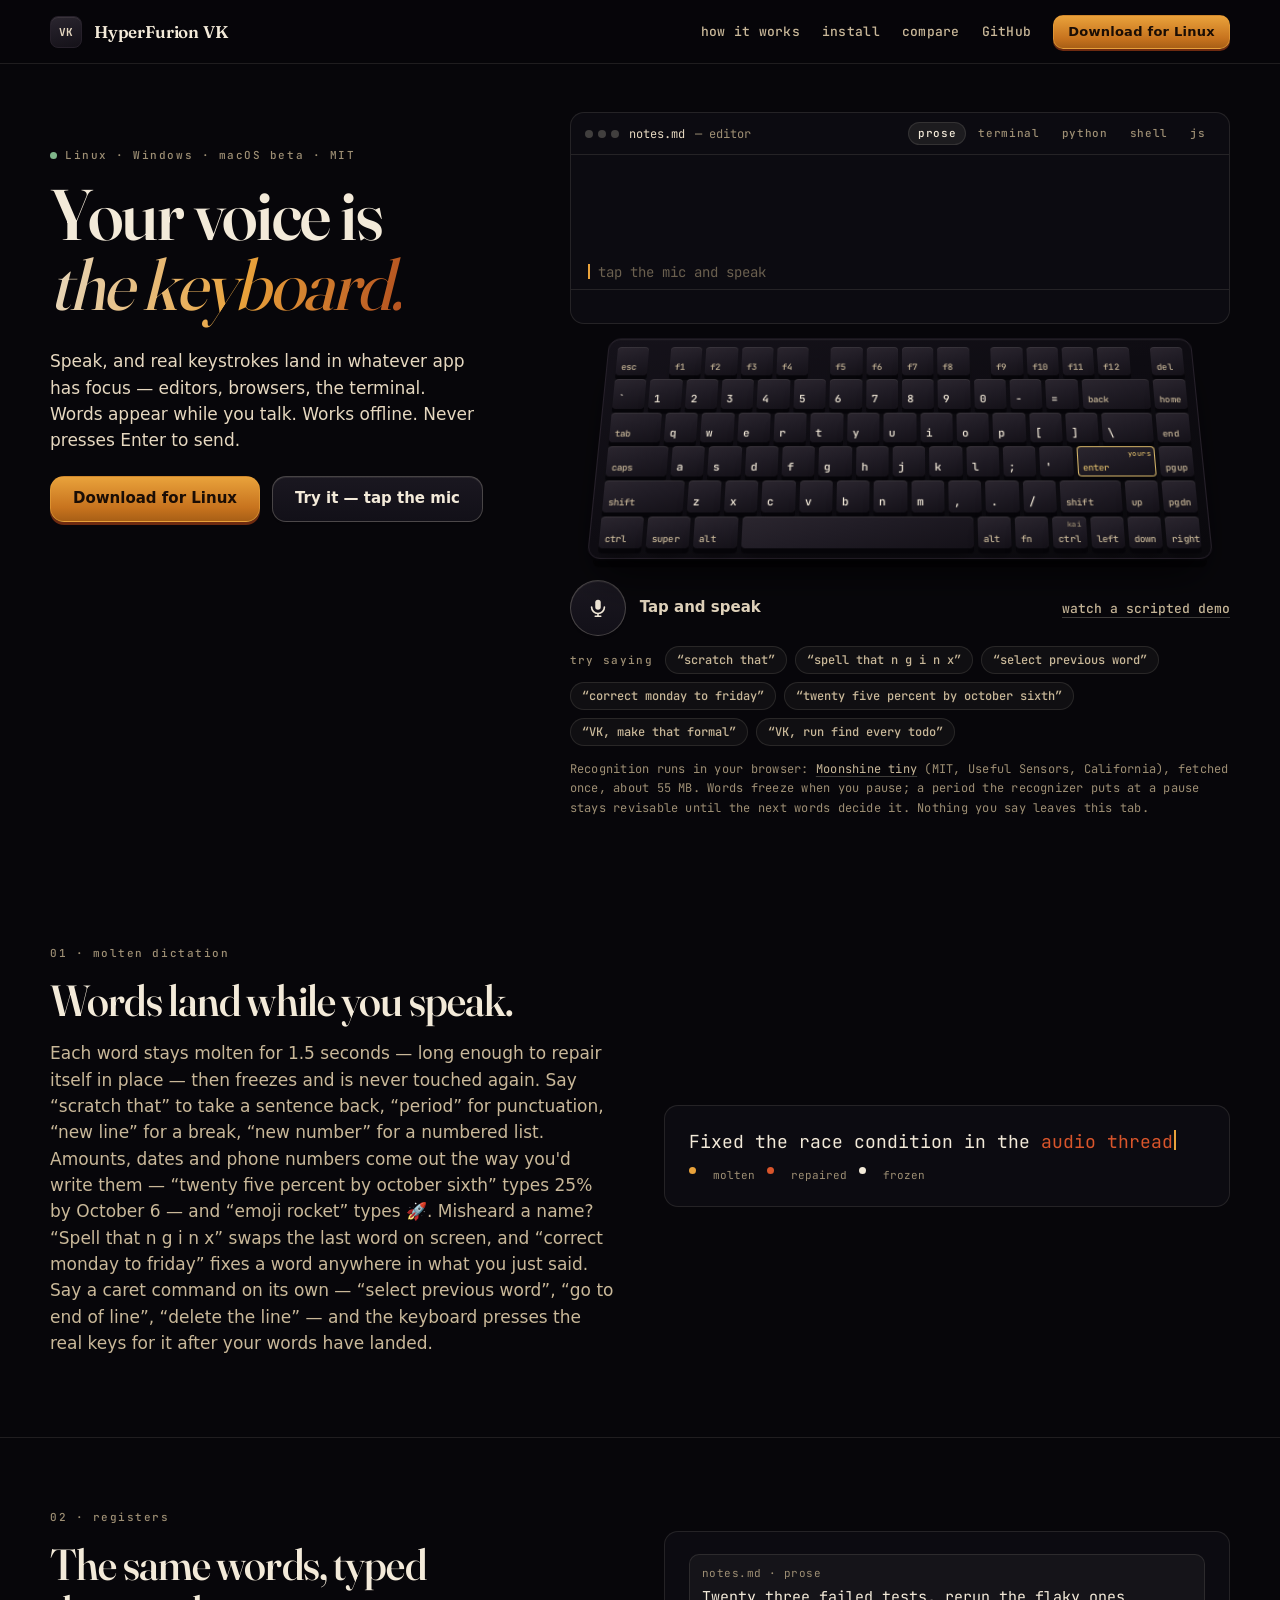
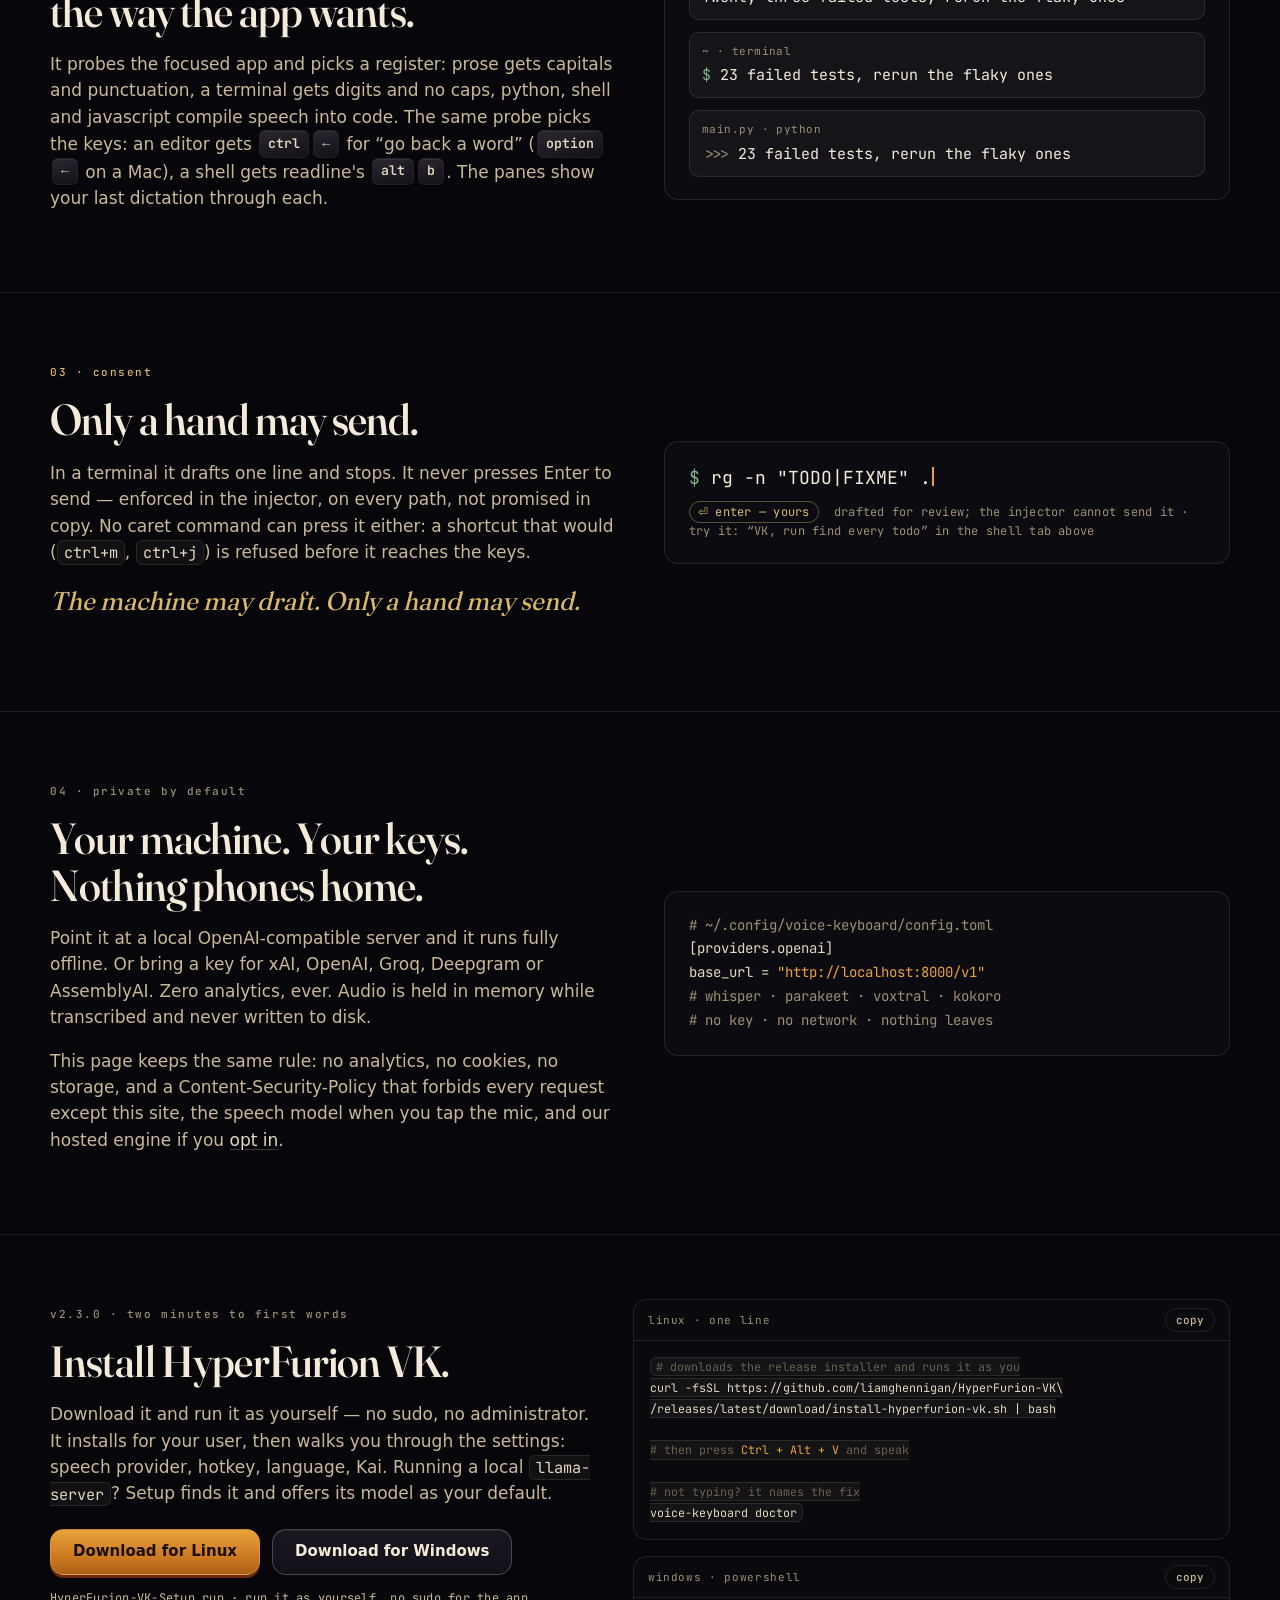
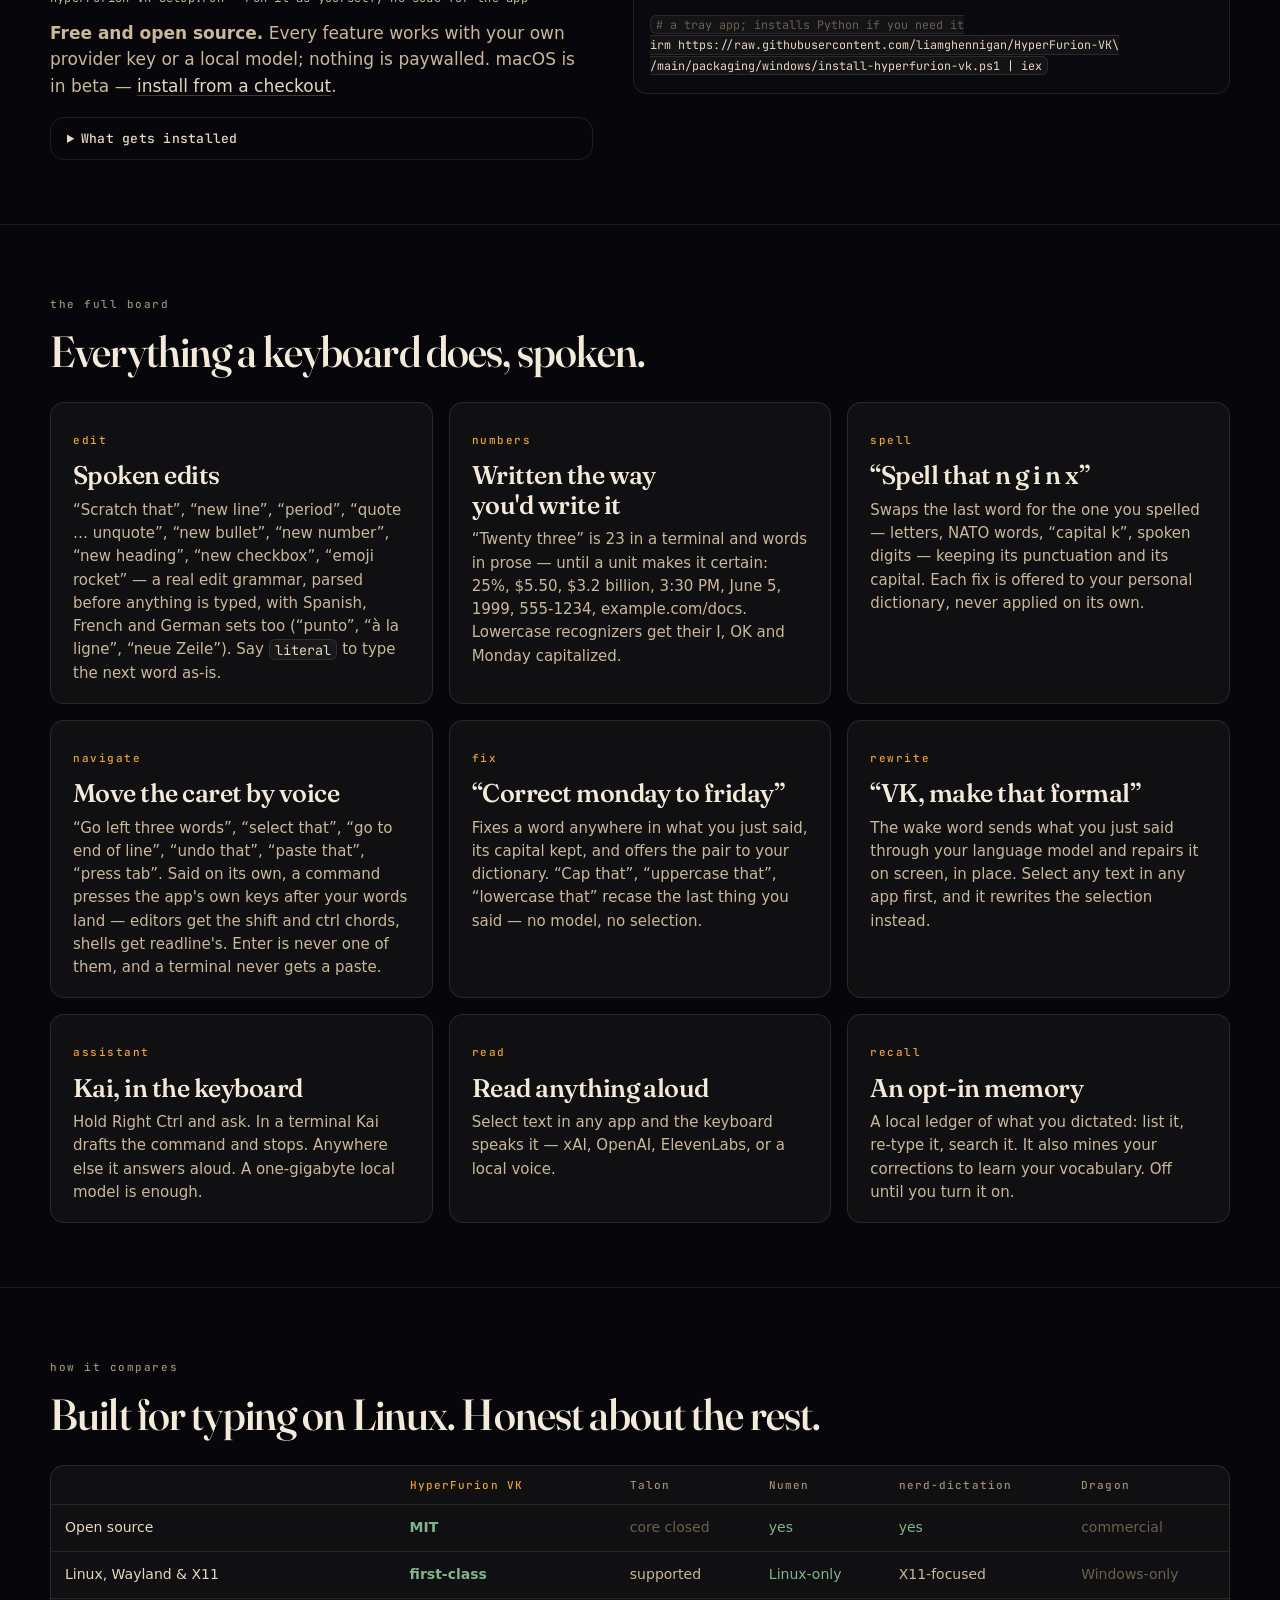
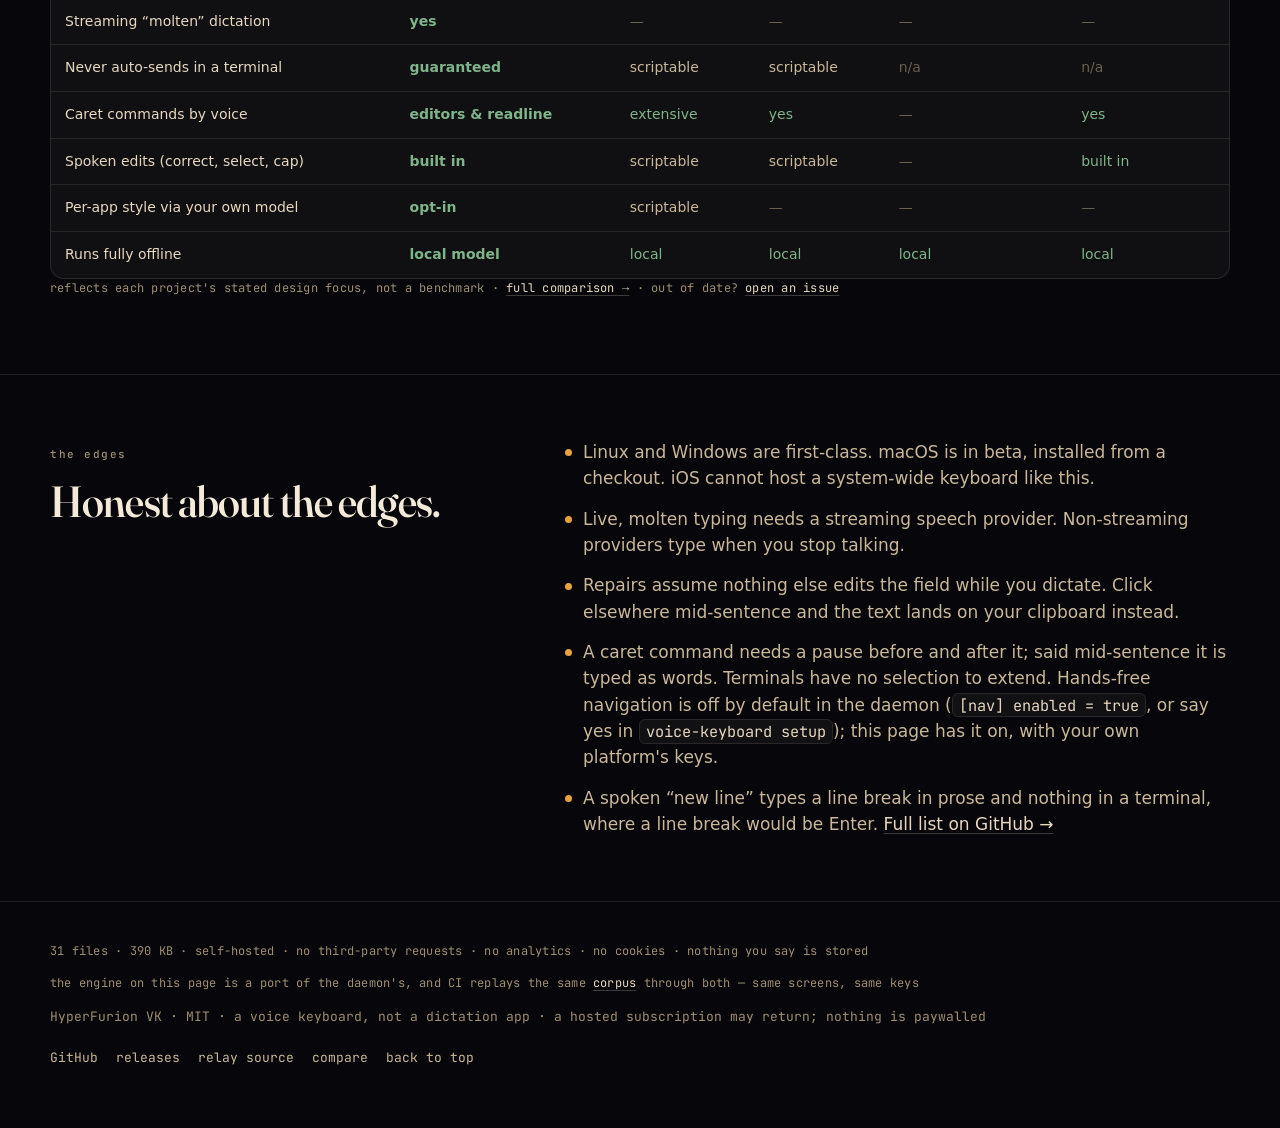
==== docs/index.html @ 366f89c2 "Page: a js tab runs the javascript register in the focused window Co-Authored-By: Claude Opus 5.5 <n" ====
<!doctype html>
<html lang="en">
<head>
  <meta charset="utf-8" />
  <meta name="viewport" content="width=device-width, initial-scale=1" />
  <!-- enforced, not promised: this page may talk to its own origin, fetch the
       speech model and its runtime when you ask, and reach the opt-in relay.
       Nothing else. No analytics, no cookies, no storage of anything you say. -->
  <meta http-equiv="Content-Security-Policy" content="default-src 'self'; script-src 'self' blob: https://cdn.jsdelivr.net 'wasm-unsafe-eval'; connect-src 'self' https://cdn.jsdelivr.net https://huggingface.co https://*.huggingface.co https://*.hf.co https://api.hyperfurion.com wss://api.hyperfurion.com; worker-src 'self' blob:; img-src 'self' data:; font-src 'self'; style-src 'self' 'unsafe-inline'; media-src 'self' blob:; base-uri 'self'; form-action 'self'" />
  <meta name="referrer" content="no-referrer" />
  <title>HyperFurion VK — Your voice is the keyboard</title>
  <meta name="description" content="HyperFurion VK is an open-source voice keyboard for Linux and Windows. Speak, and real keystrokes land in whatever app has focus — editors, browsers, the terminal. Words appear while you talk and repair themselves in place. Runs fully offline. Never presses Enter to send. This page is a working instance: an open-source speech model runs on your GPU, in your browser." />
  <meta property="og:title" content="HyperFurion VK — Your voice is the keyboard" />
  <meta property="og:description" content="A voice keyboard, not a dictation app: your speech becomes real keystrokes in the app you already have focused — molten while you speak, frozen once sure. Works offline. Enter stays yours. Try it: this page listens, on your own GPU." />
  <meta property="og:type" content="website" />
  <meta property="og:url" content="https://liamghennigan.github.io/HyperFurion-VK/" />
  <link rel="canonical" href="https://liamghennigan.github.io/HyperFurion-VK/" />
  <meta name="theme-color" content="#07060a" />
  <script type="application/ld+json">
  {
    "@context": "https://schema.org",
    "@type": "SoftwareApplication",
    "name": "HyperFurion VK",
    "operatingSystem": "Linux; Windows 10, 11; macOS (beta)",
    "applicationCategory": "UtilitiesApplication",
    "softwareVersion": "2.3.0",
    "license": "https://opensource.org/licenses/MIT",
    "url": "https://liamghennigan.github.io/HyperFurion-VK/",
    "downloadUrl": "https://github.com/liamghennigan/HyperFurion-VK/releases/latest",
    "description": "A system-wide voice keyboard for Linux and Windows. Press Ctrl+Alt+V and words type into the focused app while you speak — molten at first, repairing in place, frozen once stable. Spoken edit grammar, per-app registers that compile speech into code, a wake-word rewrite, read-aloud for any selection, and a push-to-talk assistant. Runs fully offline with a local model.",
    "offers": [{ "@type": "Offer", "name": "Open source — bring your own key", "price": "0", "priceCurrency": "USD" }]
  }
  </script>
  <link rel="preload" href="./fonts/fraunces-var.woff2" as="font" type="font/woff2" crossorigin />
  <link rel="preload" href="./fonts/jetbrains-mono-var.woff2" as="font" type="font/woff2" crossorigin />
  <link rel="icon" id="favicon" href="data:image/svg+xml,%3Csvg xmlns='http://www.w3.org/2000/svg' viewBox='0 0 100 100'%3E%3Crect x='8' y='8' width='84' height='84' rx='20' fill='%231b1820' stroke='%23e9a23b' stroke-width='4'/%3E%3Ctext x='50' y='64' font-family='monospace' font-size='40' font-weight='700' text-anchor='middle' fill='%23f3ead9'%3EVK%3C/text%3E%3C/svg%3E" />
  <style>
    /* critical: faces and tokens, so the first paint is already the page */
    @font-face { font-family: "Fraunces"; src: url("./fonts/fraunces-var.woff2") format("woff2-variations"); font-weight: 100 900; font-display: swap; }
    @font-face { font-family: "Fraunces-fallback"; src: local("Georgia"), local("Times New Roman"); size-adjust: 106%; ascent-override: 98%; descent-override: 25.5%; line-gap-override: 0%; }
    @font-face { font-family: "JetBrains Mono"; src: url("./fonts/jetbrains-mono-var.woff2") format("woff2-variations"); font-weight: 100 800; font-display: swap; }
    :root { color-scheme: dark; --obsidian-0: #07060a; --sand-50: #f3ead9; }
    html { background: var(--obsidian-0); color: var(--sand-50); }
  </style>
  <link rel="stylesheet" href="./styles.css" />
</head>
<body>
  <a class="skip" href="#install">Skip to install</a>

  <nav class="nav" aria-label="Primary">
    <div class="wrap nav-inner">
      <a class="brand" href="#top"><span class="brand-key" aria-hidden="true">VK</span><span>HyperFurion&nbsp;VK</span></a>
      <div class="nav-links">
        <a href="#molten">how it works</a>
        <a href="#install">install</a>
        <a href="#compare">compare</a>
        <a href="https://github.com/liamghennigan/HyperFurion-VK" rel="noopener">GitHub</a>
        <a class="btn primary small" id="nav-dl" href="#install">Download</a>
      </div>
    </div>
  </nav>

  <main id="top">
    <!-- ═══ hero: the copy, and a working instance beside it ═══ -->
    <section class="hero" aria-label="Introduction and live demo">
      <div class="wrap hero-grid">
        <div class="hero-copy">
          <span class="eyebrow"><span class="dot live"></span>Linux · Windows · macOS beta · MIT</span>
          <h1>Your voice is <em>the keyboard.</em></h1>
          <p class="lead">Speak, and real keystrokes land in whatever app has focus — editors, browsers, the terminal. Words appear while you talk. Works offline. Never presses Enter to send.</p>
          <div class="actions">
            <a class="btn primary" id="hero-dl" href="https://github.com/liamghennigan/HyperFurion-VK/releases/latest/download/HyperFurion-VK-Setup.run" download rel="noopener">Download for Linux</a>
            <a class="btn" id="hero-try" href="#stage">Try it — tap the mic</a>
          </div>
        </div>

        <div class="stage" id="stage">
          <aside class="fwin" id="fwin" data-register="prose" aria-label="The focused app">
            <div class="fwin-bar">
              <span class="fwin-dots" aria-hidden="true"><i></i><i></i><i></i></span>
              <span class="fwin-title" id="fwin-title">notes.md</span>
              <span class="fwin-app" id="fwin-app">editor</span>
              <div class="fwin-tabs" role="tablist" id="regtabs" aria-label="Register of the focused app">
                <button type="button" role="tab" data-register="prose" aria-selected="true">prose</button>
                <button type="button" role="tab" data-register="terminal" aria-selected="false" tabindex="-1">terminal</button>
                <button type="button" role="tab" data-register="python" aria-selected="false" tabindex="-1">python</button>
                <button type="button" role="tab" data-register="shell" aria-selected="false" tabindex="-1">shell</button>
                <button type="button" role="tab" data-register="javascript" aria-selected="false" tabindex="-1">js</button>
              </div>
            </div>
            <div class="fwin-body">
              <div class="fwin-doc" id="fwin-doc" aria-label="The text field"><span class="prompt"></span><span class="caret"></span><span class="placeholder">tap the mic and speak</span></div>
              <p class="sr-only" id="fwin-announce" aria-live="polite"></p>
              <p class="fwin-instr" id="fwin-instr" hidden></p>
            </div>
            <div class="fwin-status" id="fwin-status" aria-live="polite"></div>
          </aside>

          <div class="stage-3d">
            <div class="board" id="board" aria-hidden="true"><div class="plate"></div></div>
          </div>
          <p class="sr-only">A keyboard that presses its own keys as the words you speak are typed into the text field above it, and presses the arrow and modifier keys when you move the caret by voice. Enter is marked yours and is never pressed.</p>

          <div class="stage-bar">
            <button class="mic" id="mic" type="button" aria-pressed="false" aria-label="Start or stop dictation">
              <svg viewBox="0 0 24 24" aria-hidden="true"><rect x="9" y="3" width="6" height="11" rx="3"/><path d="M5 11a7 7 0 0 0 14 0M12 18v3M9 21h6" fill="none" stroke="currentColor" stroke-width="1.8" stroke-linecap="round"/></svg>
            </button>
            <span class="mic-cap" id="mic-cap">Tap and speak</span>
            <button class="sbtn stop" id="stop" type="button" hidden>stop</button>
            <span class="spacer"></span>
            <button class="textbtn" id="autopilot" type="button" aria-pressed="false">watch a scripted demo</button>
          </div>
          <div class="hints" id="hints" aria-label="Things to say"></div>
          <p class="sigcap stage-note">Recognition runs in your browser: <a href="https://github.com/usefulsensors/moonshine" rel="noopener">Moonshine tiny</a> (MIT, Useful Sensors, California), fetched once, about 55 MB. Words freeze when you pause; a period the recognizer puts at a pause stays revisable until the next words decide it. Nothing you say leaves this tab.</p>
        </div>
      </div>
    </section>

    <!-- ═══ how it works ═══ -->
    <section class="section" id="molten" aria-labelledby="molten-title">
      <div class="wrap row-grid">
        <div>
          <span class="eyebrow">01 · molten dictation</span>
          <h2 id="molten-title">Words land while you speak.</h2>
          <p>Each word stays molten for 1.5 seconds — long enough to repair itself in place — then freezes and is never touched again. Say “scratch that” to take a sentence back, “period” for punctuation, “new line” for a break, “new number” for a numbered list. Amounts, dates and phone numbers come out the way you'd write them — “twenty five percent by october sixth” types 25% by October 6 — and “emoji rocket” types 🚀. Misheard a name? “Spell that n g i n x” swaps the last word on screen, and “correct monday to friday” fixes a word anywhere in what you just said. Say a caret command on its own — “select previous word”, “go to end of line”, “delete the line” — and the keyboard presses the real keys for it after your words have landed.</p>
        </div>
        <figure class="fig">
          <p class="sample"><span class="frozen">Fixed the race condition in the </span><span class="molten repair">audio thread</span><span class="caret"></span></p>
          <figcaption class="legend-dots"><i class="m"></i>molten <i class="r"></i>repaired <i class="f"></i>frozen</figcaption>
        </figure>
      </div>
    </section>

    <section class="section" id="registers" aria-labelledby="registers-title">
      <div class="wrap row-grid">
        <div>
          <span class="eyebrow">02 · registers</span>
          <h2 id="registers-title">The same words, typed the way the app wants.</h2>
          <p>It probes the focused app and picks a register: prose gets capitals and punctuation, a terminal gets digits and no caps, python, shell and javascript compile speech into code. The same probe picks the keys: an editor gets <kbd>ctrl</kbd><kbd>←</kbd> for “go back a word” (<kbd>option</kbd><kbd>←</kbd> on a Mac), a shell gets readline's <kbd>alt</kbd><kbd>b</kbd>. The panes show your last dictation through each.</p>
        </div>
        <figure class="fig" id="register-panes">
          <div class="pane" data-register="prose"><span class="pane-title">notes.md · prose</span><span class="pane-text"></span></div>
          <div class="pane" data-register="terminal"><span class="pane-title">~ · terminal</span><span class="pane-text"></span></div>
          <div class="pane" data-register="python"><span class="pane-title">main.py · python</span><span class="pane-text"></span></div>
        </figure>
      </div>
    </section>

    <section class="section" id="consent" aria-labelledby="consent-title">
      <div class="wrap row-grid">
        <div>
          <span class="eyebrow consent">03 · consent</span>
          <h2 id="consent-title">Only a hand may send.</h2>
          <p>In a terminal it drafts one line and stops. It never presses Enter to send — enforced in the injector, on every path, not promised in copy. No caret command can press it either: a shortcut that would (<code>ctrl+m</code>, <code>ctrl+j</code>) is refused before it reaches the keys.</p>
          <p class="aphorism">The machine may draft. Only a hand may send.</p>
        </div>
        <figure class="fig">
          <p class="sample term"><span class="frozen">rg -n "TODO|FIXME" .</span><span class="caret"></span></p>
          <figcaption class="sigcap"><span class="held">⏎ enter — yours</span> drafted for review; the injector cannot send it · try it: “VK, run find every todo” in the shell tab above</figcaption>
        </figure>
      </div>
    </section>

    <section class="section" id="privacy" aria-labelledby="privacy-title">
      <div class="wrap row-grid">
        <div>
          <span class="eyebrow">04 · private by default</span>
          <h2 id="privacy-title">Your machine. Your keys. Nothing phones home.</h2>
          <p>Point it at a local OpenAI-compatible server and it runs fully offline. Or bring a key for xAI, OpenAI, Groq, Deepgram or AssemblyAI. Zero analytics, ever. Audio is held in memory while transcribed and never written to disk.</p>
          <p class="muted">This page keeps the same rule: no analytics, no cookies, no storage, and a Content-Security-Policy that forbids every request except this site, the speech model when you tap the mic, and our hosted engine if you <button class="linkbtn" id="relay" type="button">opt in</button>.</p>
        </div>
        <figure class="fig">
          <pre class="conf"><span class="c"># ~/.config/voice-keyboard/config.toml</span>
[providers.openai]
base_url = <span class="s">"http://localhost:8000/v1"</span>
<span class="c"># whisper · parakeet · voxtral · kokoro
# no key · no network · nothing leaves</span></pre>
        </figure>
      </div>
    </section>

    <!-- ═══ install ═══ -->
    <section class="section" id="install" aria-labelledby="install-title">
      <div class="wrap install-grid">
        <div class="install-copy">
          <span class="eyebrow">v2.3.0 · two minutes to first words</span>
          <h2 id="install-title">Install HyperFurion VK.</h2>
          <p>Download it and run it as yourself — no sudo, no administrator. It installs for your user, then walks you through the settings: speech provider, hotkey, language, Kai. Running a local <code>llama-server</code>? Setup finds it and offers its model as your default.</p>
          <div class="actions">
            <a class="btn primary" id="dl-primary" href="https://github.com/liamghennigan/HyperFurion-VK/releases/latest/download/HyperFurion-VK-Setup.run" download rel="noopener">Download for Linux</a>
            <a class="btn" id="dl-secondary" href="https://github.com/liamghennigan/HyperFurion-VK/releases/latest/download/HyperFurion-VK-Setup.cmd" download rel="noopener">Download for Windows</a>
          </div>
          <p class="sigcap" id="dl-note">HyperFurion-VK-Setup.run · run it as yourself, no sudo for the app</p>
          <p class="muted"><strong>Free and open source.</strong> Every feature works with your own provider key or a local model; nothing is paywalled. macOS is in beta — <a href="https://github.com/liamghennigan/HyperFurion-VK#macos-beta" rel="noopener">install from a checkout</a>.</p>
          <details class="disclosure">
            <summary>What gets installed</summary>
            <ul>
              <li><strong>Linux:</strong> a Python package in <code>~/.local/share/voice-keyboard-venv</code>, the <code>voice-keyboard</code> CLI, a systemd user service, a GNOME Shell overlay extension (45–50), and the <code>uinput</code> rule for the virtual keyboard. Your password is asked once, for the audio libraries and keyboard access.</li>
              <li><strong>Windows 10/11:</strong> a tray app with a native overlay and the Kai orb. Installs Python for you if needed. Press <kbd>Ctrl</kbd><kbd>Alt</kbd><kbd>V</kbd> in any app.</li>
              <li><strong>Config:</strong> <code>~/.config/voice-keyboard/config.toml</code>, mode 600. Password fields always force the verbatim register and are never logged.</li>
            </ul>
          </details>
        </div>
        <div class="install-terminals">
          <div class="terminal">
            <div class="terminal-bar"><span>linux · one line</span><button class="copy" type="button" data-copy="linux">copy</button></div>
            <pre><code><span class="c"># downloads the release installer and runs it as you</span>
curl -fsSL https://github.com/liamghennigan/HyperFurion-VK\
/releases/latest/download/install-hyperfurion-vk.sh | bash

<span class="c"># then press</span> <span class="a">Ctrl + Alt + V</span> <span class="c">and speak</span>

<span class="c"># not typing? it names the fix</span>
voice-keyboard doctor</code></pre>
          </div>
          <div class="terminal">
            <div class="terminal-bar"><span>windows · powershell</span><button class="copy" type="button" data-copy="win">copy</button></div>
            <pre><code><span class="c"># a tray app; installs Python if you need it</span>
irm https://raw.githubusercontent.com/liamghennigan/HyperFurion-VK\
/main/packaging/windows/install-hyperfurion-vk.ps1 | iex</code></pre>
          </div>
        </div>
      </div>
    </section>

    <!-- ═══ features ═══ -->
    <section class="section" id="features" aria-labelledby="features-title">
      <div class="wrap">
        <span class="eyebrow">the full board</span>
        <h2 id="features-title">Everything a keyboard does, spoken.</h2>
        <div class="feature-grid">
          <article class="feature"><small>edit</small><h3>Spoken edits</h3><p>“Scratch that”, “new line”, “period”, “quote … unquote”, “new bullet”, “new number”, “new heading”, “new checkbox”, “emoji rocket” — a real edit grammar, parsed before anything is typed, with Spanish, French and German sets too (“punto”, “à la ligne”, “neue Zeile”). Say <code>literal</code> to type the next word as-is.</p></article>
          <article class="feature"><small>numbers</small><h3>Written the way you'd write it</h3><p>“Twenty three” is 23 in a terminal and words in prose — until a unit makes it certain: 25%, $5.50, $3.2 billion, 3:30 PM, June 5, 1999, 555-1234, example.com/docs. Lowercase recognizers get their I, OK and Monday capitalized.</p></article>
          <article class="feature"><small>spell</small><h3>“Spell that n g i n x”</h3><p>Swaps the last word for the one you spelled — letters, NATO words, “capital k”, spoken digits — keeping its punctuation and its capital. Each fix is offered to your personal dictionary, never applied on its own.</p></article>
          <article class="feature"><small>navigate</small><h3>Move the caret by voice</h3><p>“Go left three words”, “select that”, “go to end of line”, “undo that”, “paste that”, “press tab”. Said on its own, a command presses the app's own keys after your words land — editors get the shift and ctrl chords, shells get readline's. Enter is never one of them, and a terminal never gets a paste.</p></article>
          <article class="feature"><small>fix</small><h3>“Correct monday to friday”</h3><p>Fixes a word anywhere in what you just said, its capital kept, and offers the pair to your dictionary. “Cap that”, “uppercase that”, “lowercase that” recase the last thing you said — no model, no selection.</p></article>
          <article class="feature"><small>rewrite</small><h3>“VK, make that formal”</h3><p>The wake word sends what you just said through your language model and repairs it on screen, in place. Select any text in any app first, and it rewrites the selection instead.</p></article>
          <article class="feature"><small>assistant</small><h3>Kai, in the keyboard</h3><p>Hold Right Ctrl and ask. In a terminal Kai drafts the command and stops. Anywhere else it answers aloud. A one-gigabyte local model is enough.</p></article>
          <article class="feature"><small>read</small><h3>Read anything aloud</h3><p>Select text in any app and the keyboard speaks it — xAI, OpenAI, ElevenLabs, or a local voice.</p></article>
          <article class="feature"><small>recall</small><h3>An opt-in memory</h3><p>A local ledger of what you dictated: list it, re-type it, search it. It also mines your corrections to learn your vocabulary. Off until you turn it on.</p></article>
        </div>
      </div>
    </section>

    <!-- ═══ compare ═══ -->
    <section class="section" id="compare" aria-labelledby="compare-title">
      <div class="wrap">
        <span class="eyebrow">how it compares</span>
        <h2 id="compare-title">Built for typing on Linux. Honest about the rest.</h2>
        <div class="tblwrap">
          <table>
            <thead><tr><th scope="col"></th><th scope="col">HyperFurion&nbsp;VK</th><th scope="col">Talon</th><th scope="col">Numen</th><th scope="col">nerd-dictation</th><th scope="col">Dragon</th></tr></thead>
            <tbody>
              <tr><th scope="row">Open source</th><td class="yes">MIT</td><td class="no">core closed</td><td class="yes">yes</td><td class="yes">yes</td><td class="no">commercial</td></tr>
              <tr><th scope="row">Linux, Wayland &amp; X11</th><td class="yes">first-class</td><td class="mid">supported</td><td class="yes">Linux-only</td><td class="mid">X11-focused</td><td class="no">Windows-only</td></tr>
              <tr><th scope="row">Streaming “molten” dictation</th><td class="yes">yes</td><td class="no">—</td><td class="no">—</td><td class="no">—</td><td class="no">—</td></tr>
              <tr><th scope="row">Never auto-sends in a terminal</th><td class="yes">guaranteed</td><td class="mid">scriptable</td><td class="mid">scriptable</td><td class="no">n/a</td><td class="no">n/a</td></tr>
              <tr><th scope="row">Caret commands by voice</th><td class="yes">editors &amp; readline</td><td class="yes">extensive</td><td class="yes">yes</td><td class="no">—</td><td class="yes">yes</td></tr>
              <tr><th scope="row">Spoken edits (correct, select, cap)</th><td class="yes">built in</td><td class="mid">scriptable</td><td class="mid">scriptable</td><td class="no">—</td><td class="yes">built in</td></tr>
              <tr><th scope="row">Per-app style via your own model</th><td class="yes">opt-in</td><td class="mid">scriptable</td><td class="no">—</td><td class="no">—</td><td class="no">—</td></tr>
              <tr><th scope="row">Runs fully offline</th><td class="yes">local model</td><td class="yes">local</td><td class="yes">local</td><td class="yes">local</td><td class="yes">local</td></tr>
            </tbody>
          </table>
        </div>
        <p class="sigcap">reflects each project's stated design focus, not a benchmark · <a href="./compare.html">full comparison →</a> · out of date? <a href="https://github.com/liamghennigan/HyperFurion-VK/issues" rel="noopener">open an issue</a></p>
      </div>
    </section>

    <!-- ═══ honest edges ═══ -->
    <section class="section" id="honest" aria-labelledby="honest-title">
      <div class="wrap honest-grid">
        <div><span class="eyebrow">the edges</span><h2 id="honest-title">Honest about the edges.</h2></div>
        <ul class="edges">
          <li>Linux and Windows are first-class. macOS is in beta, installed from a checkout. iOS cannot host a system-wide keyboard like this.</li>
          <li>Live, molten typing needs a streaming speech provider. Non-streaming providers type when you stop talking.</li>
          <li>Repairs assume nothing else edits the field while you dictate. Click elsewhere mid-sentence and the text lands on your clipboard instead.</li>
          <li>A caret command needs a pause before and after it; said mid-sentence it is typed as words. Terminals have no selection to extend. Hands-free navigation is off by default in the daemon (<code>[nav] enabled = true</code>, or say yes in <code>voice-keyboard setup</code>); this page has it on, with your own platform's keys.</li>
          <li>A spoken “new line” types a line break in prose and nothing in a terminal, where a line break would be Enter. <a href="https://github.com/liamghennigan/HyperFurion-VK#limitations" rel="noopener">Full list on GitHub →</a></li>
        </ul>
      </div>
    </section>
  </main>

  <footer>
    <div class="wrap">
      <p class="sigcap"><span id="bytes">self-hosted · no third-party requests</span> · no analytics · no cookies · nothing you say is stored</p>
      <p class="sigcap">the engine on this page is a port of the daemon's, and CI replays the same <a href="https://github.com/liamghennigan/HyperFurion-VK/blob/main/tests/flow_corpus.json" rel="noopener">corpus</a> through both — same screens, same keys</p>
      <p class="sigcap" id="fetched" hidden></p>
      <div class="footer-grid">
        <div>HyperFurion VK · MIT · a voice keyboard, not a dictation app · a hosted subscription may return; nothing is paywalled</div>
        <div class="footer-links">
          <a href="https://github.com/liamghennigan/HyperFurion-VK" rel="noopener">GitHub</a>
          <a href="https://github.com/liamghennigan/HyperFurion-VK/releases/latest" rel="noopener">releases</a>
          <a href="https://github.com/liamghennigan/HyperFurion-VK/tree/main/relay" rel="noopener">relay source</a>
          <a href="./compare.html">compare</a>
          <a href="#top">back to top</a>
        </div>
      </div>
    </div>
  </footer>

  <dialog class="sheet" id="relay-sheet" aria-labelledby="relay-title">
    <h3 id="relay-title">Use the hosted engine</h3>
    <p>By default this page recognizes speech on your own machine and sends nothing anywhere. If you turn this on, your <strong>next dictation's audio</strong> goes to <code>api.hyperfurion.com</code> — our relay — and on to xAI's speech engine, exactly as the daemon would send it to a provider you configure. The relay keeps no audio and shares a small daily budget with everyone. The footer will count every request.</p>
    <p class="sigcap" id="relay-status">not checked yet</p>
    <label class="switch"><input type="checkbox" id="relay-arm" disabled /> <span>send my next dictation through xAI via the relay</span></label>
    <form class="ask" id="relay-ask"><input type="text" placeholder="ask Kai something…" aria-label="Ask Kai" disabled /><button class="btn small" type="submit">ask</button></form>
    <p class="answer" id="relay-answer"></p>
    <div class="actions"><button class="btn small" id="relay-hear" type="button" disabled>hear it in the real voice</button><button class="btn small quiet" id="relay-close" type="button">close</button></div>
  </dialog>

  <script type="module" src="./main.js"></script>
</body>
</html>
---- docs/styles.css ----
/* ═══ HyperFurion VK — obsidian glass, dune spice ═════════════════════════
   One stylesheet for the landing page and the comparison page. Obsidian
   carries the structure, spice marks the molten text and the one primary
   action, sand is what you read, consent gold is reserved for the Enter
   key and the words about it. Nothing on the page moves until you do. */

:root {
  color-scheme: dark;
  /* obsidian — the ground */
  --obsidian-0: #07060a; --obsidian-1: #0c0b11; --obsidian-2: #121018; --obsidian-3: #1a1720;
  --key-hi: #2b262f; --key-top: #201c25; --key-lo: #141118; --key-side: #060509;
  --plate: #0e0c12; --plate-edge: #26202a;
  /* glass */
  --glass: rgba(255,243,224,.04); --glass-2: rgba(255,243,224,.07);
  --glass-line: rgba(255,243,224,.10); --glass-line-2: rgba(255,243,224,.22); --glass-hi: rgba(255,243,224,.08);
  /* spice — the accent family, used sparingly */
  --cinnamon: #b4511f; --saffron: #e9a23b; --amber: #c7731e; --spice-deep: #6e2a10; --spice-glow: rgba(233,162,59,.22);
  /* sand — neutrals and text */
  --sand-50: #f3ead9; --sand-100: #e6d8c0; --sand-300: #c9b899; --sand-500: #9e8f74; --sand-700: #6b604f;
  /* semantic */
  --molten: var(--saffron); --molten-soft: rgba(233,162,59,.16);
  --repair: #d9552b; --repair-soft: rgba(217,85,43,.18);
  --frozen: var(--sand-50);
  --consent: #d9b86a; --consent-glow: rgba(217,184,106,.30);
  --live: #7fb58a; --rec: #e0542e;
  /* shape, rhythm, motion */
  --max: 1180px; --r-sm: 8px; --r-md: 14px; --r-lg: 22px; --r-pill: 999px;
  --u: clamp(23px, 2.45vw, 36px); --r-key: calc(var(--u) * .13);
  --d-1: 60ms; --d-2: 140ms; --d-3: 240ms; --d-4: 420ms;
  --ease-out: cubic-bezier(.2,.8,.2,1); --ease-spring: cubic-bezier(.34,1.56,.64,1);
  --serif: "Fraunces", "Fraunces-fallback", Georgia, "Times New Roman", serif;
  --mono: "JetBrains Mono", ui-monospace, SFMono-Regular, Menlo, monospace;
  --sans: ui-sans-serif, system-ui, -apple-system, "Segoe UI", Roboto, sans-serif;
  --nav-h: 64px;
}
@media (max-width: 900px) { :root { --nav-h: 56px; --u: calc((100vw - 32px - 60px - 20px) / 16 * .95); } }

/* ─── base ─────────────────────────────────────────────────────────────── */
* { box-sizing: border-box; }
[hidden] { display: none !important; }
html { scroll-behavior: smooth; -webkit-text-size-adjust: 100%; }
body { margin: 0; background: var(--obsidian-0); color: var(--sand-50); font: 17px/1.55 var(--sans); overflow-x: hidden; font-variant-numeric: tabular-nums; }
h1, h2, h3 { font-family: var(--serif); font-weight: 500; letter-spacing: -.02em; margin: 0 0 .4em; color: var(--sand-50); text-wrap: balance; }
h1 { font-size: clamp(42px, 5.6vw, 76px); line-height: .98; font-variation-settings: "opsz" 144, "wght" 560, "SOFT" 30; }
h1 em { font-style: italic; font-variation-settings: "opsz" 144, "wght" 440, "SOFT" 60;
  background: linear-gradient(100deg, var(--sand-100) 0%, var(--saffron) 55%, var(--cinnamon) 100%); -webkit-background-clip: text; background-clip: text; -webkit-text-fill-color: transparent; }
h2 { font-size: clamp(28px, 3.4vw, 44px); line-height: 1.06; font-variation-settings: "opsz" 96, "wght" 540, "SOFT" 20; }
h3 { font-size: clamp(20px, 2vw, 26px); line-height: 1.15; font-variation-settings: "opsz" 40, "wght" 560; }
p { margin: 0 0 1em; }
a { color: var(--sand-100); text-decoration-color: var(--glass-line-2); text-underline-offset: 3px; }
a:hover { color: var(--saffron); }
code, kbd, pre { font-family: var(--mono); font-feature-settings: "zero" 1; }
code { font-size: .9em; color: var(--sand-100); background: var(--glass); border: 1px solid var(--glass-line); border-radius: 6px; padding: .05em .4em; }
kbd { display: inline-block; font: 600 .78em/1 var(--mono); color: var(--sand-100); padding: .42em .6em .5em; margin: 0 2px;
  background: linear-gradient(165deg, var(--key-hi), var(--key-top) 45%, var(--key-lo)); border: 1px solid var(--plate-edge); border-radius: 6px;
  box-shadow: 0 2px 0 var(--key-side), inset 0 1px 0 var(--glass-hi); vertical-align: .15em; }
.wrap { width: min(var(--max), 100% - 32px); margin: 0 auto; }
.sr-only { position: absolute; width: 1px; height: 1px; overflow: hidden; clip: rect(0 0 0 0); white-space: nowrap; }
.skip { position: absolute; left: 16px; top: -60px; z-index: 50; padding: 10px 14px; background: var(--obsidian-3); border-radius: var(--r-sm); }
.skip:focus { top: 12px; }
:focus-visible { outline: 2px solid var(--saffron); outline-offset: 3px; border-radius: 4px; }
.eyebrow { display: inline-flex; align-items: center; gap: 8px; font: 500 11px/1 var(--mono); letter-spacing: .14em; color: var(--sand-500); margin-bottom: 18px; }
.eyebrow.consent { color: var(--consent); }
.eyebrow .dot { width: 7px; height: 7px; border-radius: 50%; background: var(--saffron); }
.eyebrow .dot.live { background: var(--live); }
.sigcap { font: 12px/1.6 var(--mono); letter-spacing: .02em; color: var(--sand-500); }
.muted { color: var(--sand-300); }
.lead { font-size: clamp(17px, 1.3vw, 19px); color: var(--sand-100); max-width: min(40ch, 100%); }

/* buttons */
.btn { display: inline-flex; align-items: center; justify-content: center; gap: 8px; cursor: pointer;
  font: 600 15px/1 var(--sans); color: var(--sand-50); text-decoration: none; padding: 14px 22px 15px; border-radius: var(--r-md);
  background: linear-gradient(180deg, var(--obsidian-3), var(--obsidian-2)); border: 1px solid var(--glass-line-2);
  box-shadow: 0 3px 0 var(--key-side), inset 0 1px 0 var(--glass-hi); transition: transform var(--d-2) var(--ease-out), box-shadow var(--d-2) var(--ease-out); }
.btn:hover { color: var(--sand-50); border-color: var(--sand-700); }
.btn:active { transform: translateY(3px); box-shadow: 0 0 0 var(--key-side), inset 0 1px 0 var(--glass-hi); }
.btn.primary { color: #1a0d05; background: linear-gradient(180deg, var(--saffron), var(--amber) 70%, #a85f16); border-color: rgba(233,162,59,.6); box-shadow: 0 3px 0 var(--spice-deep); }
.btn.primary:active { box-shadow: 0 0 0 var(--spice-deep); }
.btn.small { font-size: 13px; padding: 9px 14px 10px; border-radius: 10px; box-shadow: 0 2px 0 var(--key-side); }
.btn.primary.small { box-shadow: 0 2px 0 var(--spice-deep); }
.btn.quiet { background: transparent; box-shadow: none; }
.actions { display: flex; flex-wrap: wrap; gap: 12px; margin: 22px 0 14px; }

/* ─── nav ──────────────────────────────────────────────────────────────── */
.nav { position: sticky; top: 0; z-index: 40; height: var(--nav-h); background: rgba(7,6,10,.92); border-bottom: 1px solid var(--glass-line); }
.nav-inner { display: flex; align-items: center; justify-content: space-between; height: 100%; }
.brand { display: inline-flex; align-items: center; gap: 12px; font: 600 17px var(--serif); color: var(--sand-50); text-decoration: none; letter-spacing: -.01em; }
.brand-key { display: grid; place-items: center; width: 32px; height: 32px; border-radius: 8px; font: 700 11px var(--mono); color: var(--sand-100);
  background: linear-gradient(165deg, var(--key-hi), var(--key-top) 45%, var(--key-lo)); border: 1px solid var(--plate-edge); box-shadow: 0 2px 0 var(--key-side), inset 0 1px 0 var(--glass-hi); }
.nav-links { display: flex; align-items: center; gap: 22px; font: 500 13px var(--mono); letter-spacing: .02em; }
.nav-links a { color: var(--sand-300); text-decoration: none; }
.nav-links a:hover { color: var(--sand-50); }
.nav-links .btn { color: #1a0d05; }
@media (max-width: 760px) { .nav-links a:not(.btn) { display: none; } .nav-links { gap: 14px; } }

/* ─── hero: copy beside a working instance ─────────────────────────────── */
.hero { padding: 48px 0 56px; }
.hero-grid { display: grid; grid-template-columns: minmax(0, 5fr) minmax(0, 7fr); gap: 48px; align-items: start; }
.hero-copy { padding-top: 28px; }
.hero-copy .hint { font: 13px/1.6 var(--mono); color: var(--sand-500); max-width: 42ch; }
.stage { display: grid; gap: 14px; min-width: 0; }
.stage > * { min-width: 0; }
.stage-note { margin: 0; }
.stage-note a { color: var(--sand-300); }
@media (max-width: 900px) {
  .hero { padding: 28px 0 56px; }
  .hero-grid { grid-template-columns: 1fr; gap: 28px; }
  .hero-copy { padding-top: 0; }
  .hero-copy .hint { display: none; }
}

/* ─── the keyboard ─────────────────────────────────────────────────────── */
.stage-3d { perspective: 1400px; perspective-origin: 50% 0%; }
.board { position: relative; width: calc(var(--u) * 16 + 15 * 4px + 20px); margin: 0 auto; padding: 10px;
  transform-style: preserve-3d; transform-origin: 50% 0%; transform: rotateX(26deg); display: grid; gap: 4px; }
.plate { position: absolute; inset: 0; border-radius: calc(var(--r-key) + 8px); background: linear-gradient(160deg, #15121a, var(--plate) 50%, #0a090d); border: 1px solid var(--plate-edge);
  box-shadow: inset 0 1px 0 rgba(255,243,224,.06), 0 24px 40px -12px rgba(0,0,0,.8), 0 2px 0 var(--key-side), 0 14px 0 -6px #040306; transform: translateZ(-1px); }
.row { display: grid; grid-template-columns: repeat(64, 1fr); gap: 4px; height: var(--u); }
.row:first-child { height: calc(var(--u) * .78); margin-bottom: calc(var(--u) * .12); }
.gap { grid-column: span calc(var(--w) * 4); }
.key { position: relative; grid-column: span calc(var(--w) * 4); border-radius: var(--r-key);
  background: linear-gradient(165deg, var(--key-hi) 0%, var(--key-top) 45%, var(--key-lo) 100%);
  box-shadow: 0 5px 0 var(--key-side), 0 12px 14px -6px rgba(0,0,0,.5), inset 0 1px 0 rgba(255,243,224,.07);
  transform: translateZ(8px); transition: transform var(--d-2) var(--ease-spring);
  display: flex; align-items: flex-end; padding: 0 0 calc(var(--u) * .14) calc(var(--u) * .16); }
.key.down { transform: translateZ(2px); transition: transform 50ms var(--ease-out); box-shadow: 0 1px 0 var(--key-side), 0 4px 8px -4px rgba(0,0,0,.6), inset 0 1px 0 rgba(255,243,224,.05); }
.legend { font: 500 max(11px, calc(var(--u) * .3))/1 var(--mono); letter-spacing: .01em; color: var(--sand-50); transition: color var(--d-3); }
.key.down .legend { color: var(--saffron); transition: none; }
.key.down.repair .legend { color: var(--repair); }
.key.down.navkey .legend, .key.down.navkey .sub { color: var(--live); }
.key.mod .legend, .key.edit .legend, .key.consent .legend { font-size: max(9px, calc(var(--u) * .22)); color: var(--sand-300); }
.key .sub { position: absolute; right: calc(var(--u) * .14); top: calc(var(--u) * .14); font: 500 max(7px, calc(var(--u) * .16))/1 var(--mono); letter-spacing: .06em; color: var(--sand-500); }
.key.consent { box-shadow: 0 5px 0 var(--key-side), 0 12px 14px -6px rgba(0,0,0,.5), inset 0 0 0 1px var(--consent), inset 0 1px 0 rgba(255,243,224,.07);
  transition: transform var(--d-2) var(--ease-spring), box-shadow var(--d-4) var(--ease-out); }
.key.consent .legend, .key.consent .sub { color: var(--consent); }
.key.consent.ring { box-shadow: 0 5px 0 var(--key-side), 0 12px 14px -6px rgba(0,0,0,.5), inset 0 0 0 2px #fff7e8; transition: box-shadow 0s; }
@media (max-width: 640px) {
  .key[data-opt] .legend, .key .sub { display: none; }
  .key { padding: 0 0 calc(var(--u) * .1) calc(var(--u) * .12); }
}
@media (max-width: 360px) { .key[data-opt] { display: none; } .row:first-child { display: none; } }
@media (max-width: 640px) {
  .row:first-child .gap { display: none; }
  .key[data-code^="Arrow"] .legend, .key[data-code="PageUp"] .legend, .key[data-code="PageDown"] .legend, .key[data-code="Home"] .legend, .key[data-code="End"] .legend { font-size: 0; }
  .key[data-code^="Arrow"] .legend::after, .key[data-code="PageUp"] .legend::after, .key[data-code="PageDown"] .legend::after, .key[data-code="Home"] .legend::after, .key[data-code="End"] .legend::after { font: 500 max(8px, calc(var(--u) * .3))/1 var(--sans); color: var(--sand-300); }
  .key[data-code="ArrowLeft"] .legend::after { content: "\2190"; } .key[data-code="ArrowUp"] .legend::after { content: "\2191"; }
  .key[data-code="ArrowRight"] .legend::after { content: "\2192"; } .key[data-code="ArrowDown"] .legend::after { content: "\2193"; }
  .key[data-code="PageUp"] .legend::after { content: "\21E7"; } .key[data-code="PageDown"] .legend::after { content: "\21E9"; }
  .key[data-code="Home"] .legend::after { content: "\21E4"; } .key[data-code="End"] .legend::after { content: "\21E5"; }
}

/* ─── the focused window ───────────────────────────────────────────────── */
.fwin { display: grid; grid-template-rows: auto 1fr auto; background: var(--obsidian-1); border: 1px solid var(--glass-line); border-radius: var(--r-md);
  font-family: var(--mono); font-size: 14px; line-height: 1.5; color: var(--sand-100); contain: layout paint; height: 212px; }
.fwin-bar { display: flex; align-items: center; gap: 10px; padding: 9px 14px; border-bottom: 1px solid var(--glass-line); font-size: 12px; color: var(--sand-500); flex-wrap: wrap; }
.fwin-dots { display: inline-flex; gap: 5px; }
.fwin-dots i { width: 8px; height: 8px; border-radius: 50%; background: var(--glass-line-2); }
.fwin-title { color: var(--sand-100); }
.fwin-app::before { content: "— "; }
.fwin-tabs { display: flex; gap: 2px; margin-left: auto; }
.fwin-tabs [role=tab] { font: 500 11px/1 var(--mono); letter-spacing: .06em; color: var(--sand-500); background: transparent; border: 1px solid transparent; border-radius: var(--r-pill); padding: 5px 9px; cursor: pointer; }
.fwin-tabs [role=tab][aria-selected="true"] { color: var(--sand-50); background: var(--glass-2); border-color: var(--glass-line); }
.fwin-body { padding: 10px 16px 6px; overflow: hidden; min-height: 0; display: flex; flex-direction: column; justify-content: flex-end; }
.fwin-doc { white-space: pre-wrap; word-break: break-word; tab-size: 4; color: var(--sand-100); max-height: 100%; overflow: hidden; }
.fwin-doc .text { color: var(--frozen); }
.fwin-doc .sel { background: rgba(217,184,106,.28); color: var(--sand-50); box-shadow: 0 0 0 1px rgba(217,184,106,.35); border-radius: 2px; }
.fwin[data-register="terminal"] .prompt::before, .fwin[data-register="shell"] .prompt::before { content: "$ "; color: var(--live); }
.fwin[data-register="python"] .prompt::before { content: ">>> "; color: var(--sand-500); }
.frozen { color: var(--frozen); }
.molten { color: var(--molten); }
.molten.repair { color: var(--repair); }
.caret { display: inline-block; width: 2px; height: 1.1em; vertical-align: -.15em; margin-left: 1px; background: var(--saffron); }
.caret.moved { background: var(--live); }
.placeholder { color: var(--sand-700); margin-left: 8px; }
.fwin.typing .placeholder, .recording .placeholder, .autopilot .placeholder, .fwin.has-text .placeholder { display: none; }
.recording .caret { animation: blink 1.1s steps(1) infinite; }
.fwin-instr { font-size: 12px; color: var(--saffron); margin: 6px 0 0; }
.fwin-status { height: 34px; display: flex; align-items: center; padding: 0 14px; border-top: 1px solid var(--glass-line); font-size: 11px; color: var(--sand-500); white-space: nowrap; overflow: hidden; text-overflow: ellipsis; }
.fwin-status.live { color: var(--live); }
.fwin-status.sim { color: var(--saffron); }
.fwin-status.err { color: var(--rec); }
.fwin-status.consent { color: var(--consent); }
.fwin-status.nav { color: var(--live); }
.fwin-status .yours { color: var(--consent); margin-left: 10px; }
@keyframes blink { 50% { opacity: 0; } }

/* ─── stage bar: mic and controls ──────────────────────────────────────── */
.stage-bar { display: flex; align-items: center; gap: 14px; }
.spacer { flex: 1; }
.mic { width: 56px; height: 56px; flex: none; border-radius: 50%; cursor: pointer; display: grid; place-items: center; color: var(--sand-50);
  background: linear-gradient(180deg, var(--obsidian-3), var(--obsidian-2)); border: 1px solid var(--glass-line-2);
  box-shadow: 0 4px 0 var(--key-side), inset 0 1px 0 var(--glass-hi); transition: transform var(--d-2) var(--ease-out), box-shadow var(--d-2); }
.mic svg { width: 22px; height: 22px; fill: currentColor; }
.mic:hover { border-color: var(--saffron); }
.mic:active { transform: translateY(3px); box-shadow: 0 1px 0 var(--key-side); }
.mic.live { color: #1a0d05; background: linear-gradient(180deg, var(--saffron), var(--amber)); border-color: var(--saffron); box-shadow: 0 4px 0 var(--spice-deep); }
.mic-cap { font: 600 15px/1.3 var(--sans); color: var(--sand-100); }
.recording .mic-cap { color: var(--live); }
.textbtn { font: 500 13px/1 var(--mono); color: var(--sand-300); background: none; border: 0; padding: 8px 0; cursor: pointer; white-space: nowrap; text-decoration: underline; text-decoration-color: var(--glass-line-2); text-underline-offset: 4px; }
.textbtn:hover { color: var(--saffron); }
.textbtn[aria-pressed="true"] { color: var(--saffron); }
.linkbtn { font: inherit; color: var(--sand-100); background: none; border: 0; padding: 0; cursor: pointer; text-decoration: underline; text-decoration-color: var(--glass-line-2); text-underline-offset: 3px; }
.linkbtn:hover { color: var(--saffron); }
.sbtn { font: 500 12px/1 var(--mono); letter-spacing: .02em; color: var(--sand-300); background: transparent; border: 1px solid var(--glass-line); border-radius: var(--r-pill); padding: 9px 14px; cursor: pointer; }
.sbtn:hover { color: var(--sand-50); border-color: var(--glass-line-2); }
.sbtn[aria-pressed="true"] { color: var(--saffron); border-color: rgba(233,162,59,.4); }
.sbtn.stop { color: var(--rec); border-color: rgba(224,84,46,.5); }
@media (max-width: 900px) {
  .fwin { height: 160px; }
  .stage-3d { perspective: 2400px; }
  .mic-cap { font-size: 14px; }
  .textbtn { font-size: 12px; }
  .sbtn { padding: 8px 10px; font-size: 11px; }
}

/* ─── hints: what to say ───────────────────────────────────────────────── */
.hints { display: flex; flex-wrap: wrap; align-items: center; gap: 8px; margin: -4px 0 0; }
.hints-lead { font: 500 11px/1 var(--mono); letter-spacing: .12em; color: var(--sand-500); margin-right: 4px; }
.chip { font: 500 12px/1 var(--mono); color: var(--sand-300); background: var(--glass); border: 1px solid var(--glass-line); border-radius: var(--r-pill); padding: 7px 11px; cursor: pointer;
  transition: color var(--d-2), border-color var(--d-2), background var(--d-2), box-shadow var(--d-3) var(--ease-out); }
.chip:hover { color: var(--sand-50); border-color: var(--glass-line-2); }
.hints.live .chip { cursor: default; }
.chip.lit { color: #1a0d05; background: linear-gradient(180deg, var(--saffron), var(--amber)); border-color: var(--saffron); box-shadow: 0 0 0 4px var(--spice-glow); }
@media (max-width: 640px) { .chip { font-size: 11px; padding: 6px 9px; } }

/* ─── rows: copy beside a figure ───────────────────────────────────────── */
.section { padding: 64px 0; }
.section + .section { border-top: 1px solid var(--glass-line); }
@media (max-width: 640px) { .section { padding: 44px 0; } }
.row-grid { display: grid; grid-template-columns: minmax(0, 1fr) minmax(0, 1fr); gap: 48px; align-items: center; }
.row-grid > div p { color: var(--sand-300); }
@media (max-width: 900px) { .row-grid { grid-template-columns: 1fr; gap: 24px; } }
.fig { margin: 0; padding: 22px 24px; background: var(--obsidian-1); border: 1px solid var(--glass-line); border-radius: var(--r-md); font-family: var(--mono); font-size: 15px; display: grid; gap: 12px; }
.sample { margin: 0; font-size: 18px; line-height: 1.5; }
.sample.term::before { content: "$ "; color: var(--live); }
.legend-dots { display: flex; gap: 12px; font-size: 11px; color: var(--sand-500); }
.legend-dots i { display: inline-block; width: 7px; height: 7px; border-radius: 50%; margin-right: 5px; }
.legend-dots .m { background: var(--molten); } .legend-dots .r { background: var(--repair); } .legend-dots .f { background: var(--frozen); }
.held { color: var(--consent); border: 1px solid rgba(217,184,106,.4); border-radius: var(--r-pill); padding: 2px 8px; margin-right: 8px; }
.pane { display: grid; gap: 4px; padding: 10px 12px; border: 1px solid var(--glass-line); border-radius: 10px; background: var(--glass); }
.pane-title { font-size: 11px; color: var(--sand-500); letter-spacing: .04em; }
.pane-text { color: var(--sand-50); white-space: pre-wrap; word-break: break-word; min-height: 1.4em; }
.pane[data-register="terminal"] .pane-text::before { content: "$ "; color: var(--live); }
.pane[data-register="python"] .pane-text::before { content: ">>> "; color: var(--sand-500); }
.conf { margin: 0; font-size: 14px; line-height: 1.7; color: var(--sand-100); white-space: pre-wrap; }
.conf .c { color: var(--sand-500); } .conf .s { color: var(--saffron); }
.aphorism { font-family: var(--serif); font-style: italic; font-size: clamp(20px, 2vw, 26px); color: var(--consent) !important; font-variation-settings: "opsz" 60, "wght" 420; margin-top: 10px; }

/* ─── install, features, compare, edges ────────────────────────────────── */
.install-grid { display: grid; grid-template-columns: minmax(0, 1fr) minmax(0, 1.1fr); gap: 40px; align-items: start; }
@media (max-width: 900px) { .install-grid { grid-template-columns: 1fr; } }
.install-copy p { color: var(--sand-300); }
.disclosure { margin-top: 18px; border: 1px solid var(--glass-line); border-radius: var(--r-md); padding: 0 16px; }
.disclosure summary { cursor: pointer; padding: 12px 0; font: 500 13px var(--mono); color: var(--sand-100); letter-spacing: .02em; }
.disclosure ul { margin: 0 0 14px; padding-left: 18px; color: var(--sand-300); font-size: 15px; }
.disclosure li + li { margin-top: 8px; }
.install-terminals { display: grid; gap: 16px; }
.terminal { background: #0a090e; border: 1px solid var(--glass-line); border-radius: var(--r-md); overflow: hidden; }
.terminal-bar { display: flex; justify-content: space-between; align-items: center; padding: 8px 14px; border-bottom: 1px solid var(--glass-line); font: 11px var(--mono); letter-spacing: .06em; color: var(--sand-500); }
.terminal pre { margin: 0; padding: 16px; font-size: 13px; line-height: 1.6; overflow-x: auto; color: var(--sand-100); }
.terminal .c { color: var(--sand-700); } .terminal .a { color: var(--saffron); }
.copy { font: 500 11px var(--mono); color: var(--sand-300); background: transparent; border: 1px solid var(--glass-line); border-radius: var(--r-pill); padding: 4px 10px; cursor: pointer; }
.copy.ok { color: var(--live); border-color: var(--live); }
.feature-grid { display: grid; grid-template-columns: repeat(3, minmax(0, 1fr)); gap: 16px; margin-top: 28px; }
@media (max-width: 900px) { .feature-grid { grid-template-columns: repeat(2, minmax(0, 1fr)); } }
@media (max-width: 560px) { .feature-grid { grid-template-columns: 1fr; } }
.feature { padding: 22px 22px 18px; border-radius: var(--r-md); background: var(--glass); border: 1px solid var(--glass-line); }
.feature small { font: 500 11px var(--mono); letter-spacing: .14em; color: var(--saffron); }
.feature h3 { margin: 10px 0 8px; }
.feature p { color: var(--sand-300); font-size: 15px; margin: 0; }
.tblwrap { margin-top: 28px; overflow-x: auto; border-radius: var(--r-md); background: var(--glass); border: 1px solid var(--glass-line); }
table { width: 100%; border-collapse: collapse; font-size: 14px; min-width: 640px; }
th, td { text-align: left; padding: 12px 14px; border-bottom: 1px solid var(--glass-line); }
thead th { font: 500 11px var(--mono); letter-spacing: .1em; color: var(--sand-500); }
thead th:nth-child(2) { color: var(--saffron); }
tbody th { font-weight: 500; color: var(--sand-100); }
tbody tr:last-child td, tbody tr:last-child th { border-bottom: 0; }
td.yes { color: var(--live); } td.mid { color: var(--sand-300); } td.no { color: var(--sand-700); }
td:nth-child(2) { font-weight: 600; }
.honest-grid { display: grid; grid-template-columns: minmax(0, 1fr) minmax(0, 1.4fr); gap: 40px; }
@media (max-width: 900px) { .honest-grid { grid-template-columns: 1fr; gap: 10px; } }
.edges { margin: 0; padding: 0; list-style: none; display: grid; gap: 14px; color: var(--sand-300); }
.edges li { padding-left: 18px; position: relative; }
.edges li::before { content: ""; position: absolute; left: 0; top: .6em; width: 7px; height: 7px; border-radius: 50%; background: var(--saffron); }

/* ─── footer ───────────────────────────────────────────────────────────── */
footer { padding: 40px 0 60px; border-top: 1px solid var(--glass-line); }
.footer-grid { display: flex; justify-content: space-between; gap: 20px; flex-wrap: wrap; margin-top: 14px; font: 13px/1.6 var(--mono); color: var(--sand-500); }
.footer-links { display: flex; gap: 18px; flex-wrap: wrap; }
.footer-links a { color: var(--sand-300); text-decoration: none; }
.footer-links a:hover { color: var(--saffron); }

/* ─── the relay sheet ──────────────────────────────────────────────────── */
.sheet { width: min(560px, 100% - 32px); padding: 26px 28px; color: var(--sand-100); margin: auto; background: var(--obsidian-2); border: 1px solid var(--glass-line-2); border-radius: var(--r-lg); }
.sheet::backdrop { background: rgba(4,3,6,.7); }
.sheet h3 { margin-bottom: 10px; }
.sheet p { color: var(--sand-300); font-size: 15px; }
.switch { display: flex; gap: 10px; align-items: center; font-size: 14px; margin: 14px 0; color: var(--sand-100); }
.switch input { accent-color: var(--saffron); width: 18px; height: 18px; }
.ask { display: flex; gap: 8px; }
.ask input { flex: 1; font: 14px var(--sans); color: var(--sand-50); background: var(--glass); border: 1px solid var(--glass-line-2); border-radius: 10px; padding: 9px 12px; }
.answer { font-size: 14px; color: var(--sand-100); min-height: 1em; margin-top: 12px; }
.sheet .actions { margin: 14px 0 0; }

/* ─── compare page ─────────────────────────────────────────────────────── */
.page { padding-top: 64px; }
.page .wrap > h2 { margin-top: 56px; }
.page .num { font: 500 12px var(--mono); color: var(--saffron); letter-spacing: .14em; margin-right: 12px; vertical-align: middle; }
.shine { display: grid; grid-template-columns: 1fr 1fr; gap: 16px; margin: 24px 0; }
@media (max-width: 640px) { .shine { grid-template-columns: 1fr; } }
.shine > div { padding: 18px 20px; border-radius: var(--r-md); background: var(--glass); border: 1px solid var(--glass-line); }
.shine h3 { color: var(--saffron); font-size: 20px; }
.shine p { color: var(--sand-300); font-size: 15px; margin: 0; }
.cmp-hero { text-align: center; max-width: 760px; margin: 0 auto; }
.cmp-hero .actions { justify-content: center; }

/* ─── no JS, no motion ─────────────────────────────────────────────────── */
html:not(.js) .board, html:not(.js) .stage-bar, html:not(.js) .fwin-status { display: none; }
@media (prefers-reduced-motion: reduce) {
  *, *::before, *::after { animation: none !important; transition: none !important; scroll-behavior: auto !important; }
}
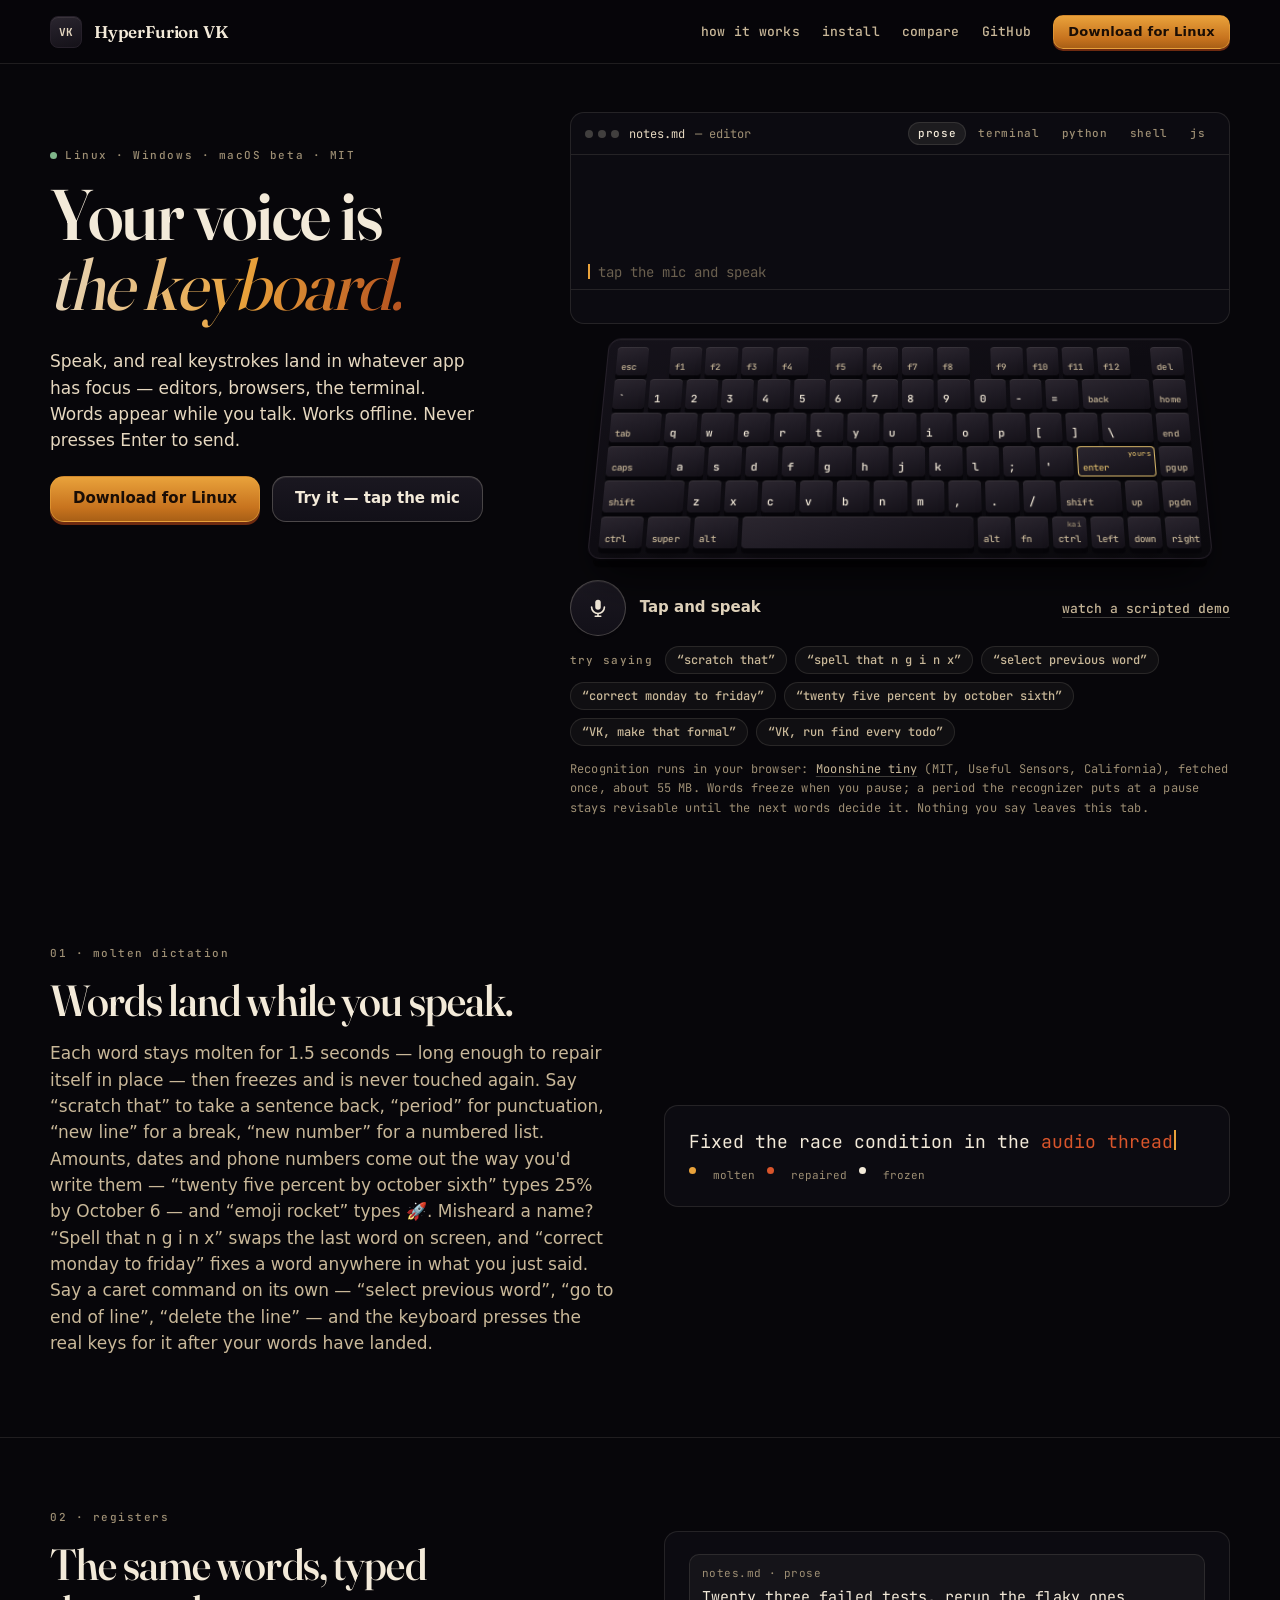
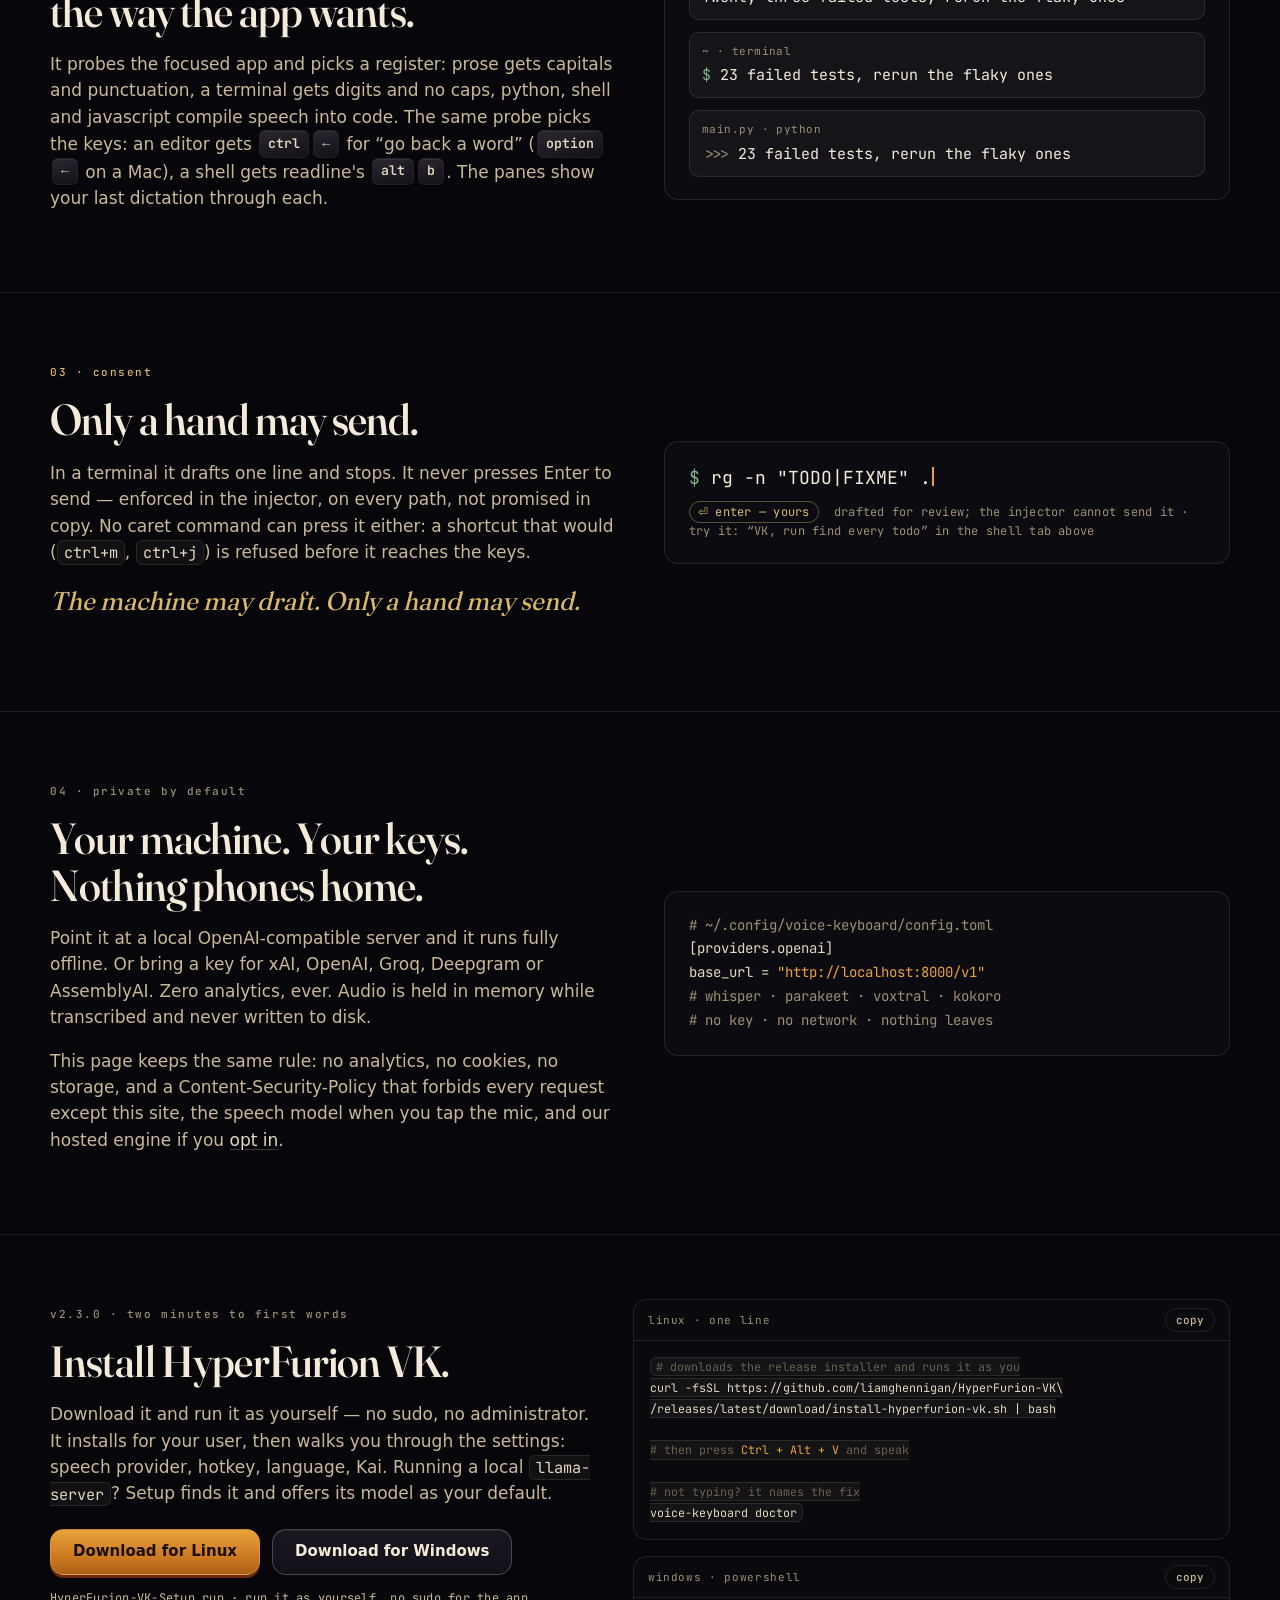
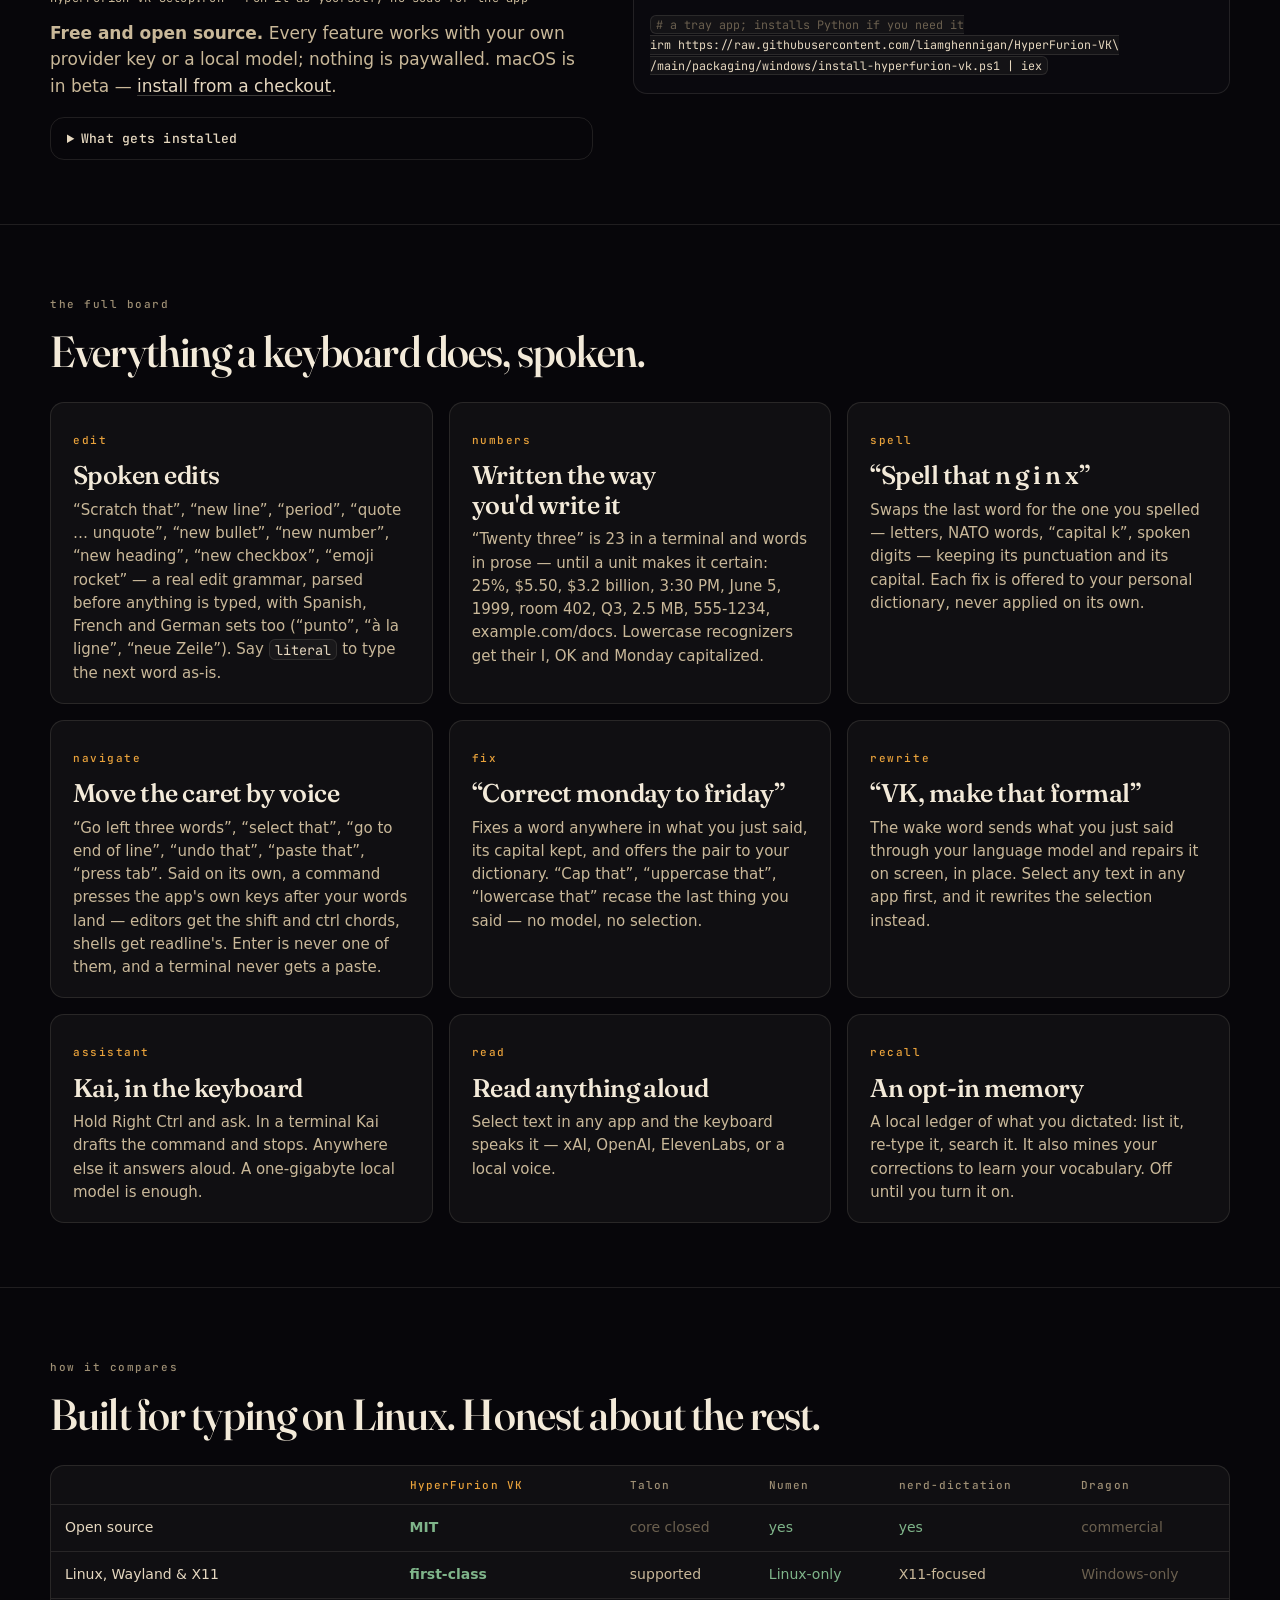
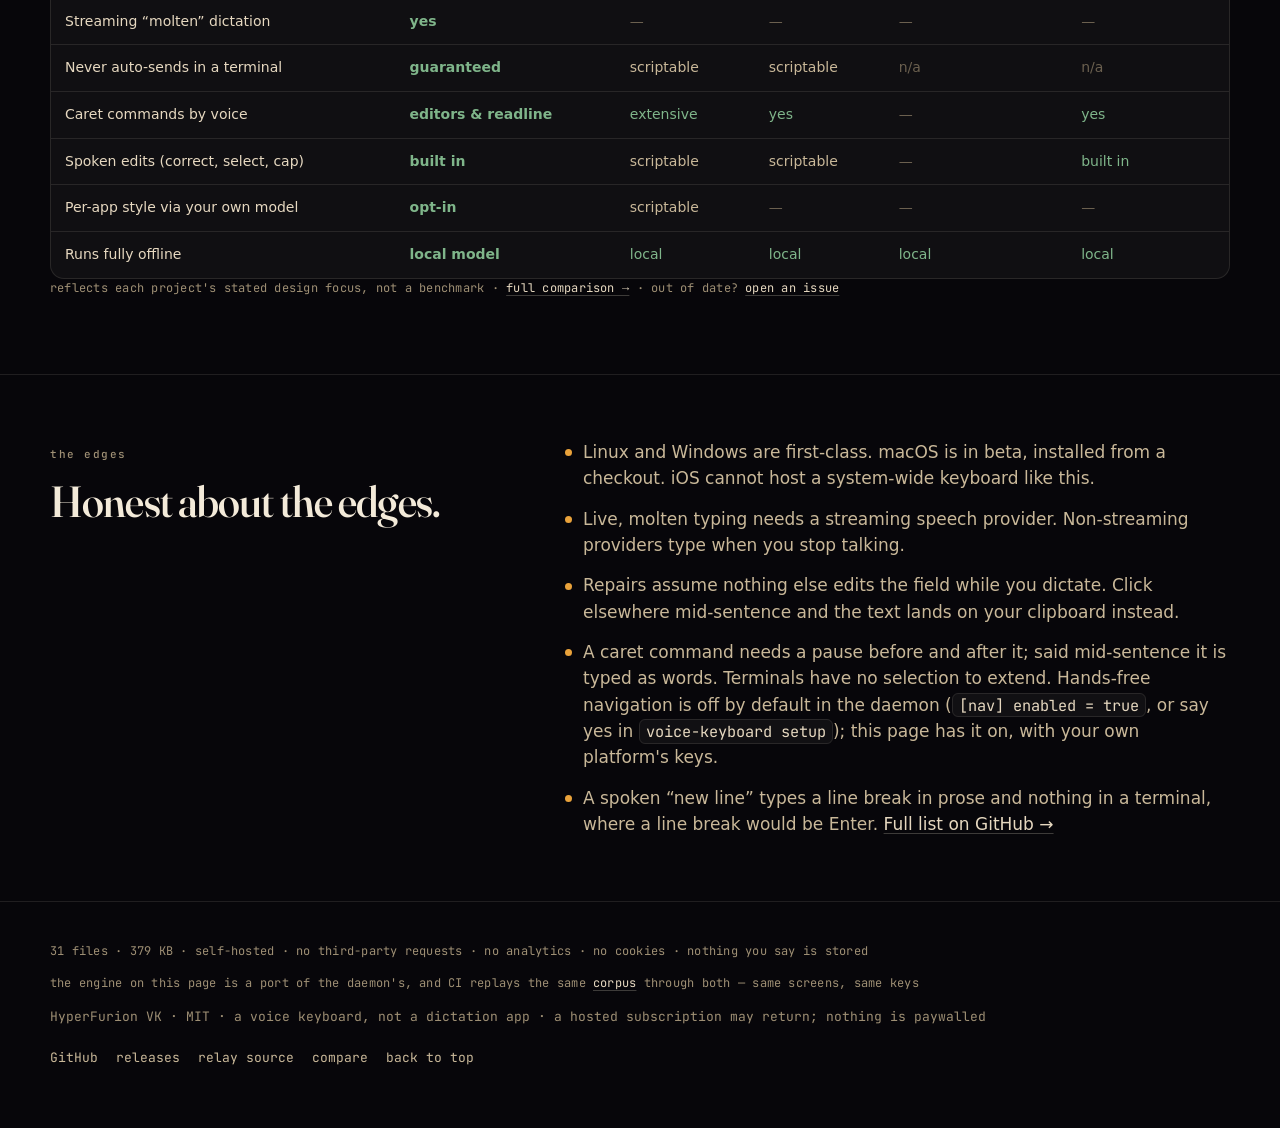
==== commit 19f8bce6: "README and page: the new prose forms (years, times, room 402, Q3, MB, paths, stutters) Co-Authored-B" ====
--- a/docs/index.html
+++ b/docs/index.html
@@ -230,7 +230,7 @@
         <h2 id="features-title">Everything a keyboard does, spoken.</h2>
         <div class="feature-grid">
           <article class="feature"><small>edit</small><h3>Spoken edits</h3><p>“Scratch that”, “new line”, “period”, “quote … unquote”, “new bullet”, “new number”, “new heading”, “new checkbox”, “emoji rocket” — a real edit grammar, parsed before anything is typed, with Spanish, French and German sets too (“punto”, “à la ligne”, “neue Zeile”). Say <code>literal</code> to type the next word as-is.</p></article>
-          <article class="feature"><small>numbers</small><h3>Written the way you'd write it</h3><p>“Twenty three” is 23 in a terminal and words in prose — until a unit makes it certain: 25%, $5.50, $3.2 billion, 3:30 PM, June 5, 1999, 555-1234, example.com/docs. Lowercase recognizers get their I, OK and Monday capitalized.</p></article>
+          <article class="feature"><small>numbers</small><h3>Written the way you'd write it</h3><p>“Twenty three” is 23 in a terminal and words in prose — until a unit makes it certain: 25%, $5.50, $3.2 billion, 3:30 PM, June 5, 1999, room 402, Q3, 2.5 MB, 555-1234, example.com/docs. Lowercase recognizers get their I, OK and Monday capitalized.</p></article>
           <article class="feature"><small>spell</small><h3>“Spell that n g i n x”</h3><p>Swaps the last word for the one you spelled — letters, NATO words, “capital k”, spoken digits — keeping its punctuation and its capital. Each fix is offered to your personal dictionary, never applied on its own.</p></article>
           <article class="feature"><small>navigate</small><h3>Move the caret by voice</h3><p>“Go left three words”, “select that”, “go to end of line”, “undo that”, “paste that”, “press tab”. Said on its own, a command presses the app's own keys after your words land — editors get the shift and ctrl chords, shells get readline's. Enter is never one of them, and a terminal never gets a paste.</p></article>
           <article class="feature"><small>fix</small><h3>“Correct monday to friday”</h3><p>Fixes a word anywhere in what you just said, its capital kept, and offers the pair to your dictionary. “Cap that”, “uppercase that”, “lowercase that” recase the last thing you said — no model, no selection.</p></article>
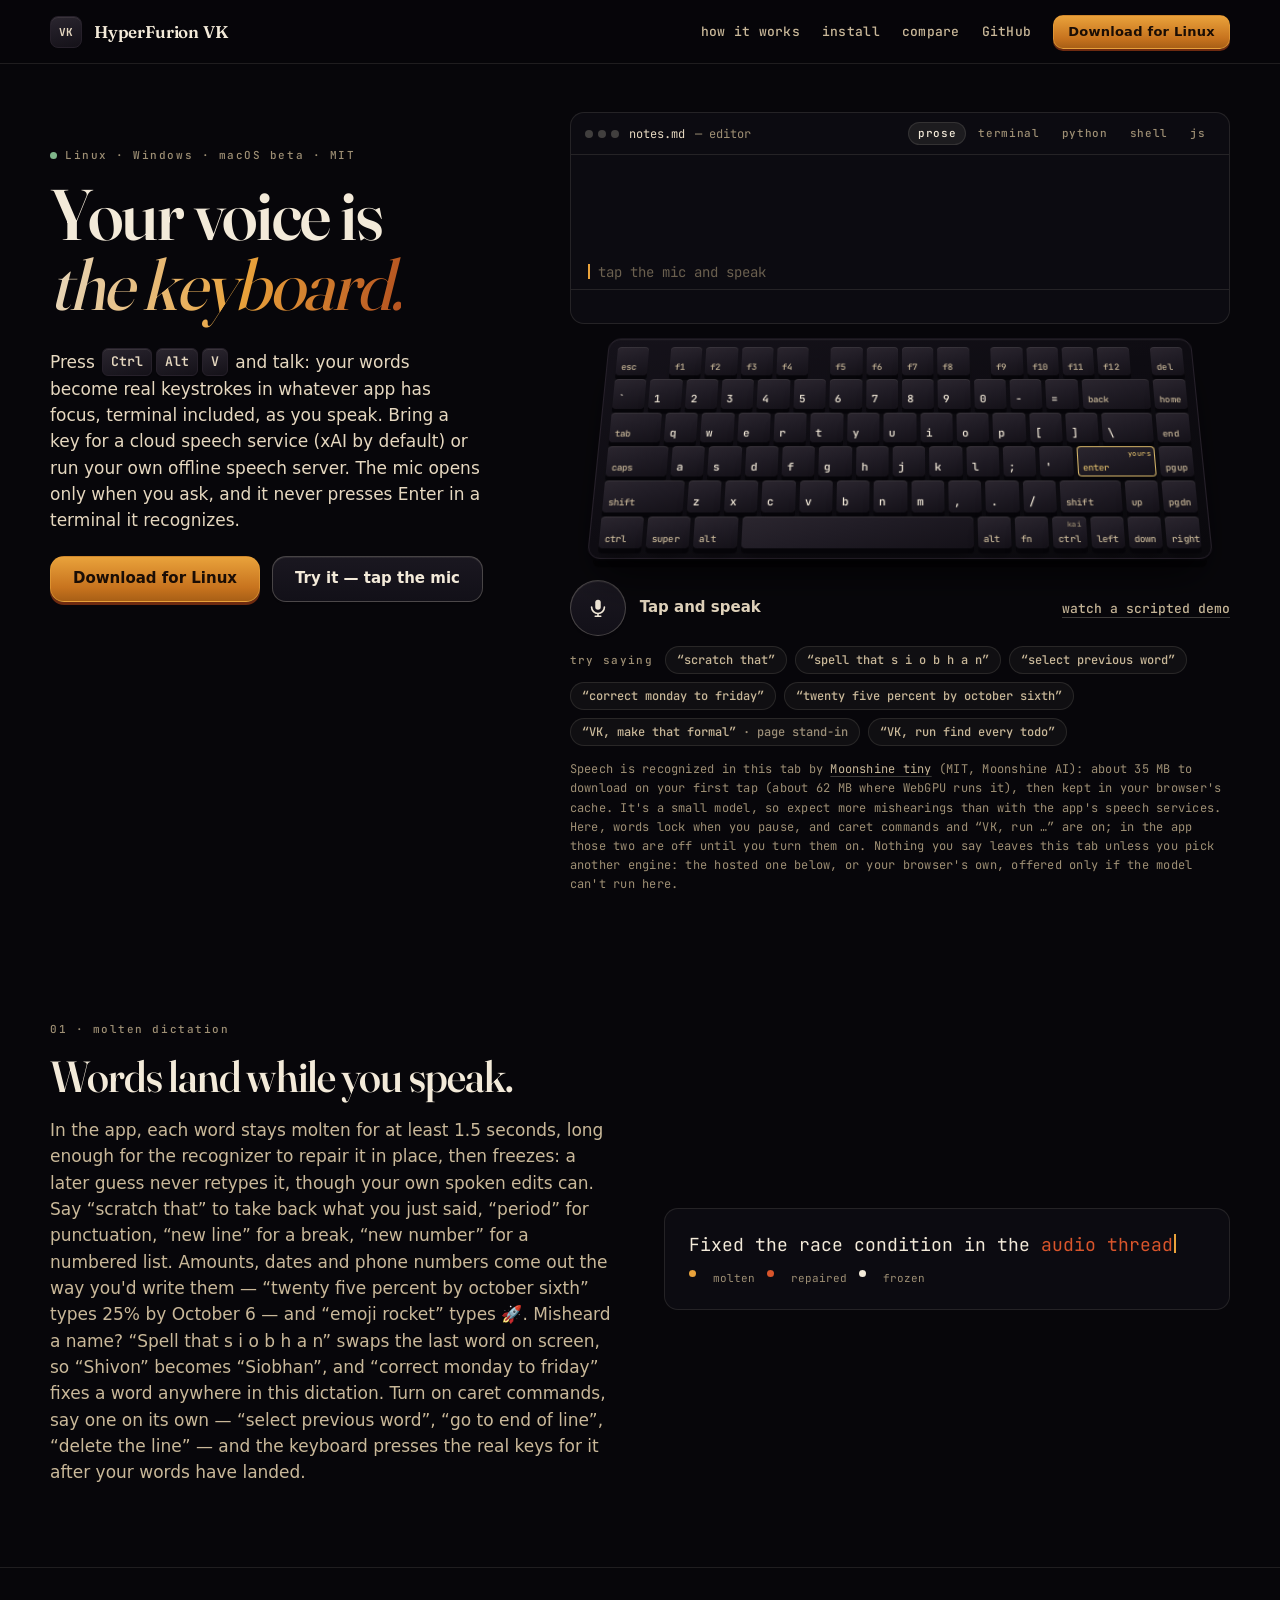
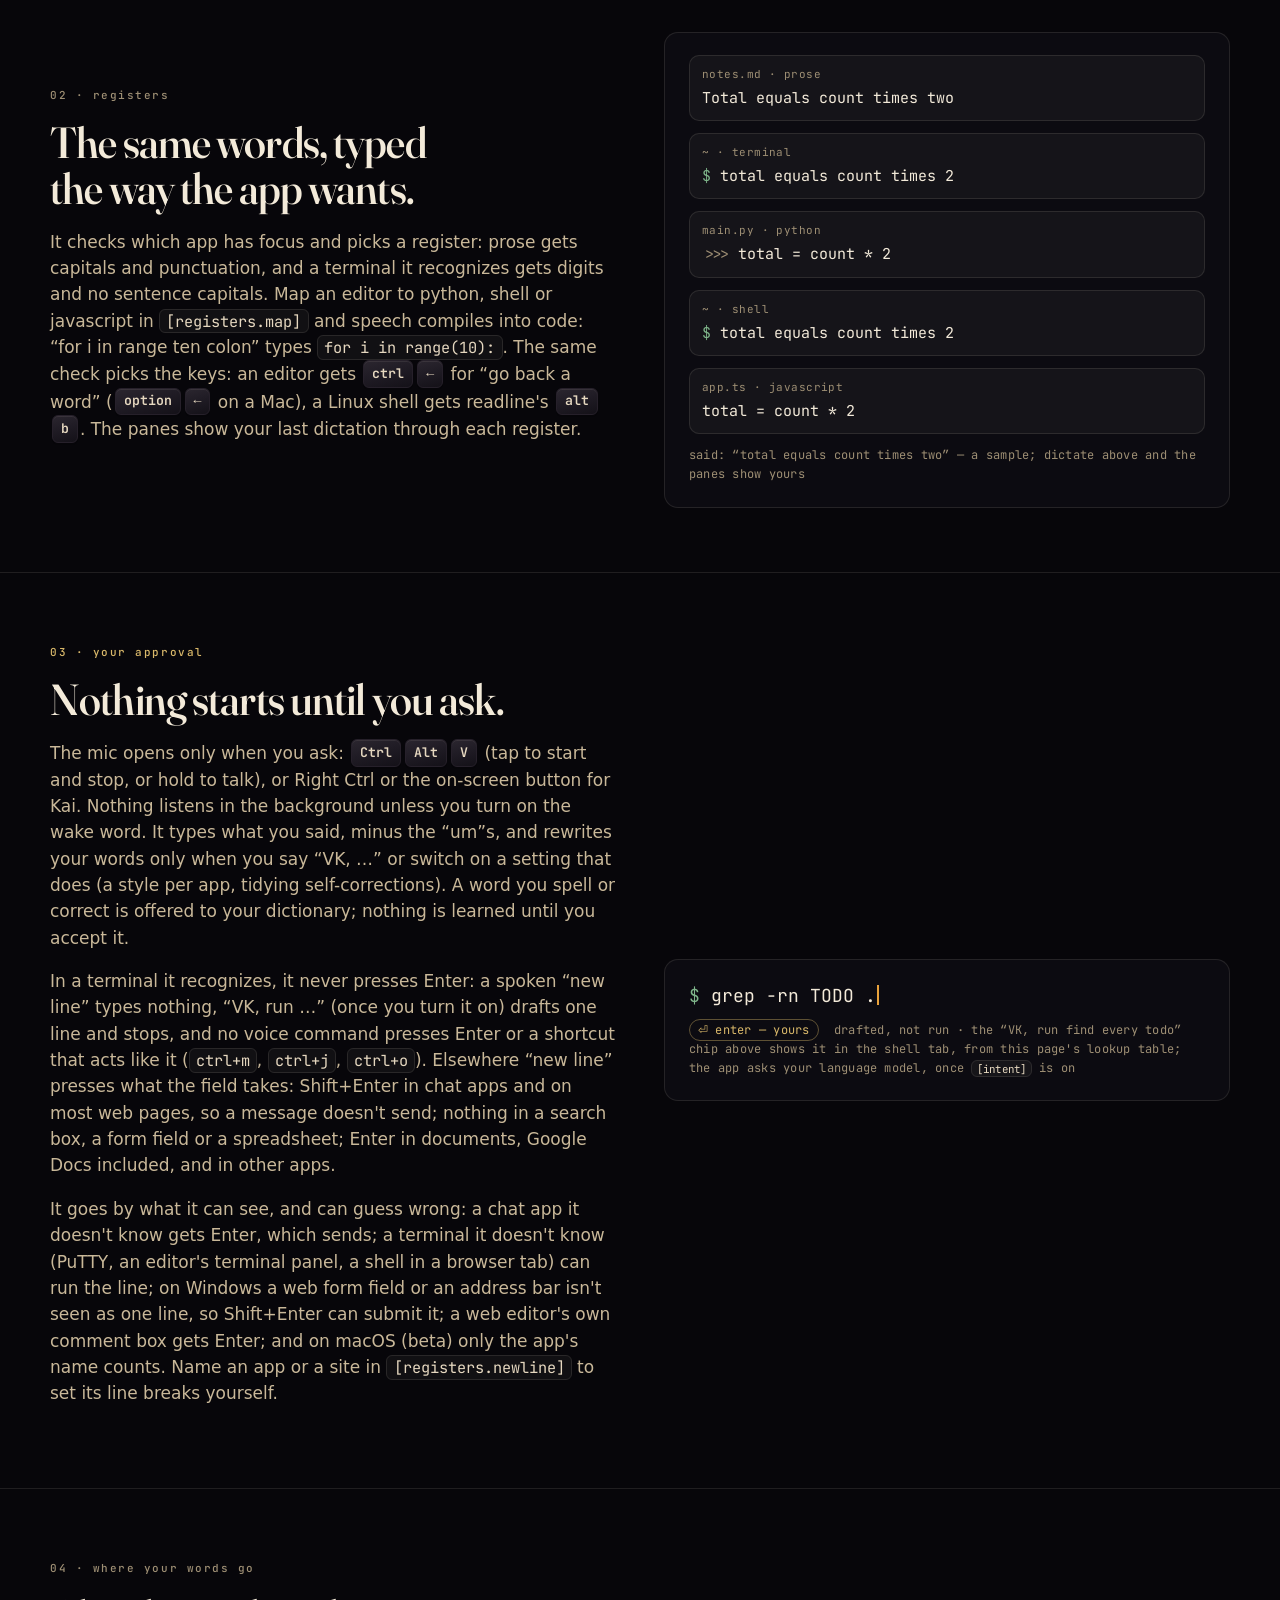
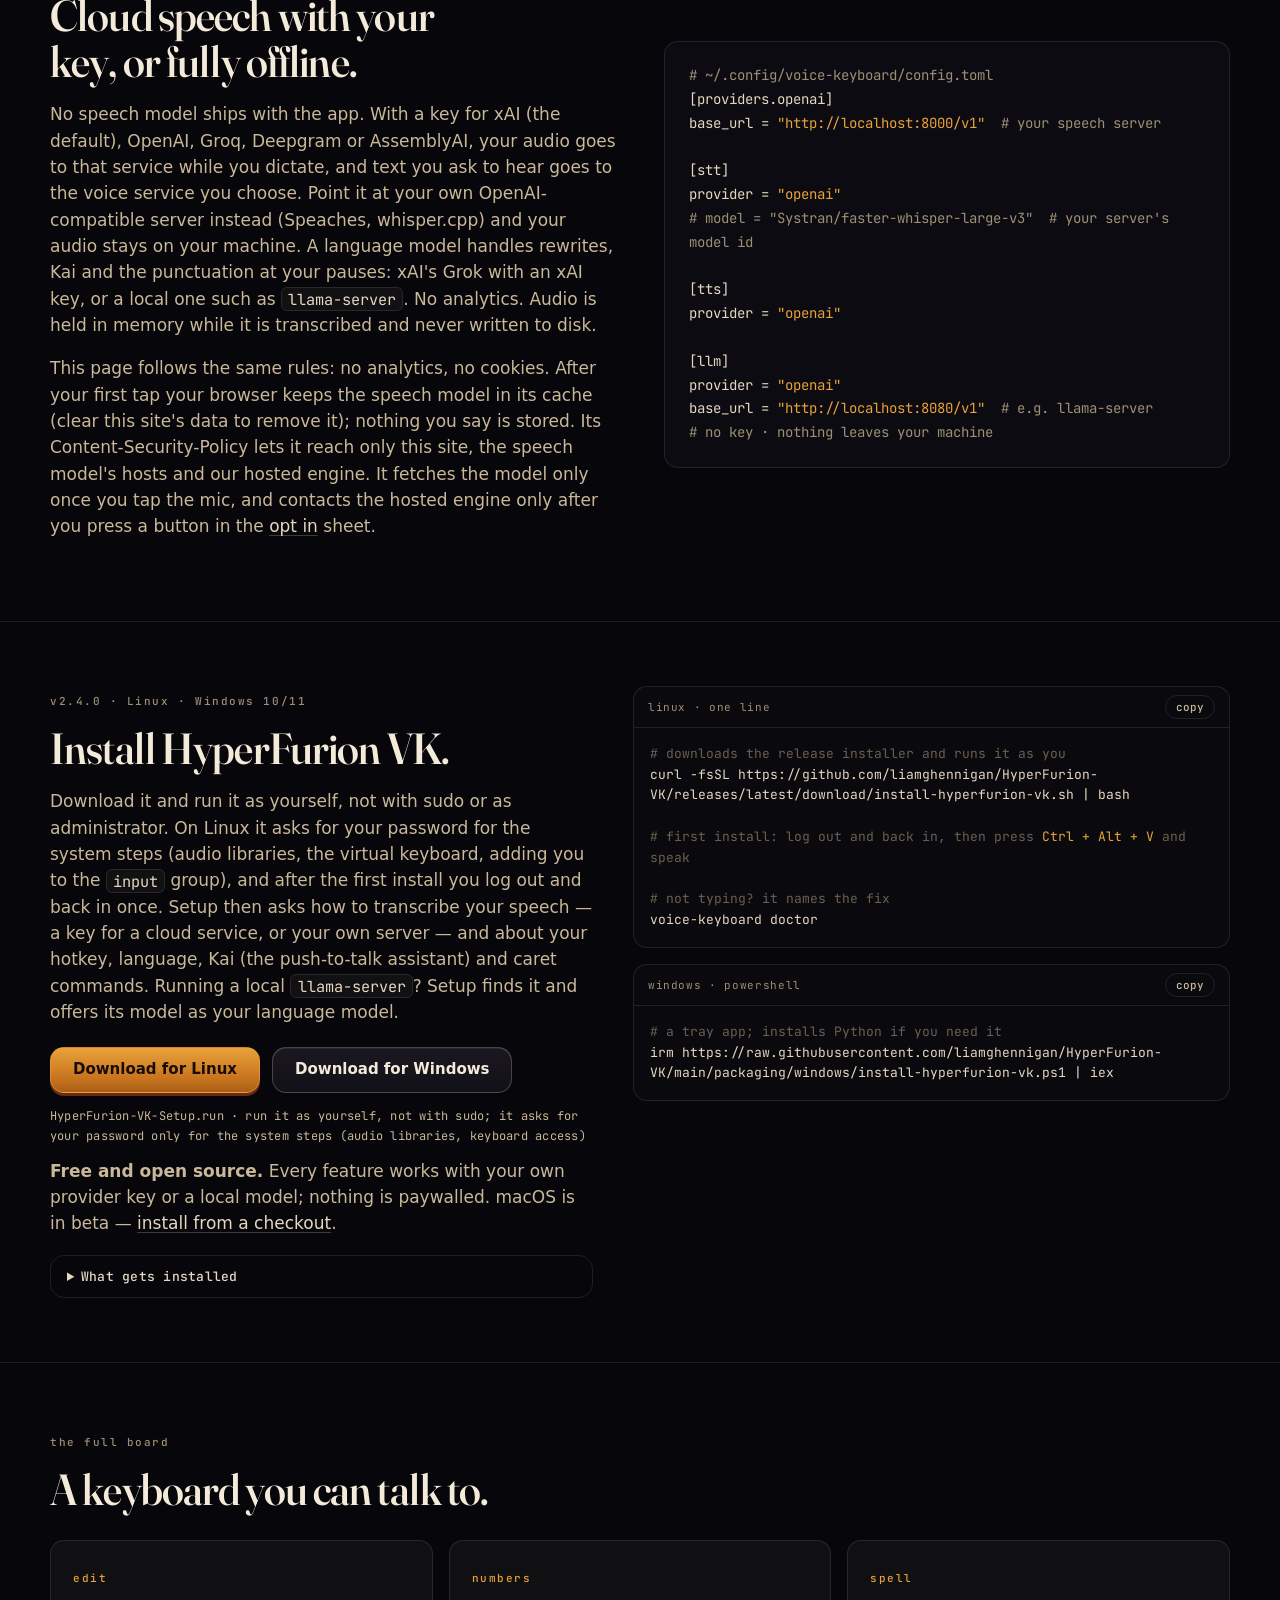
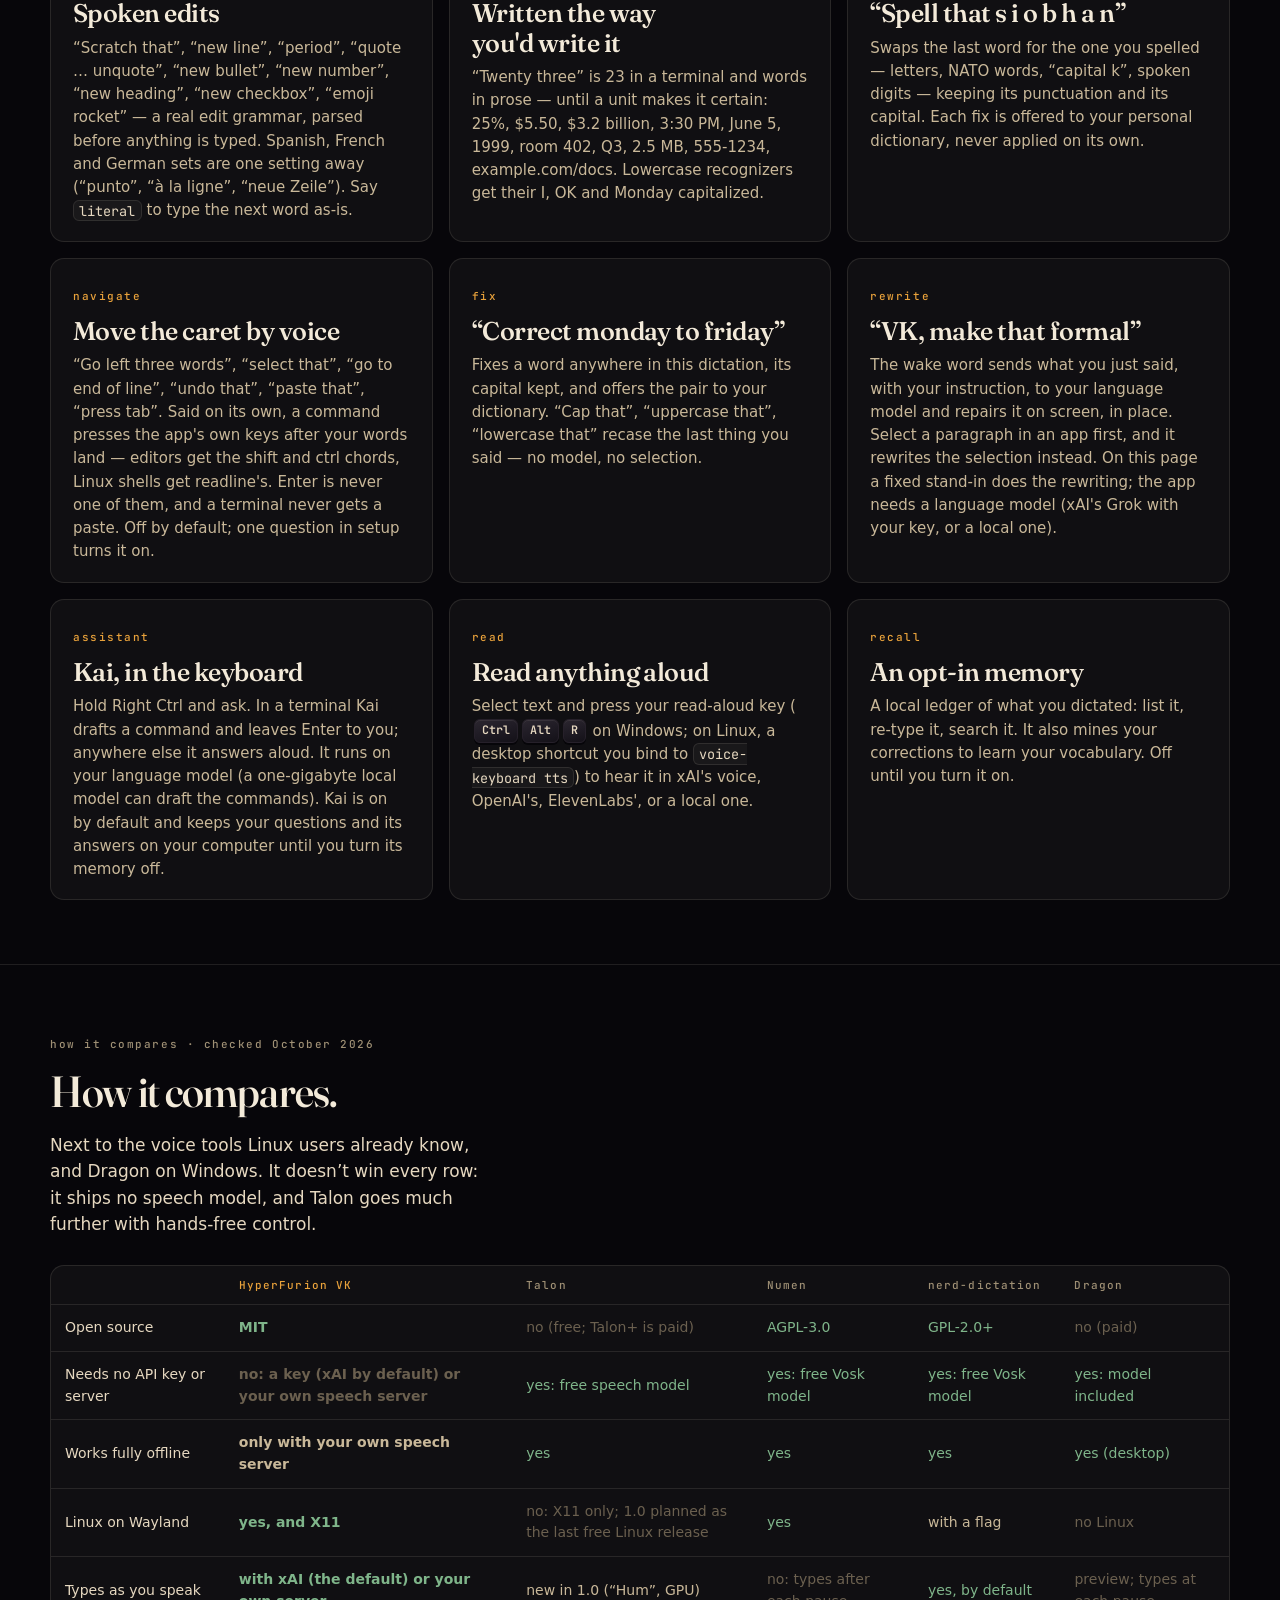
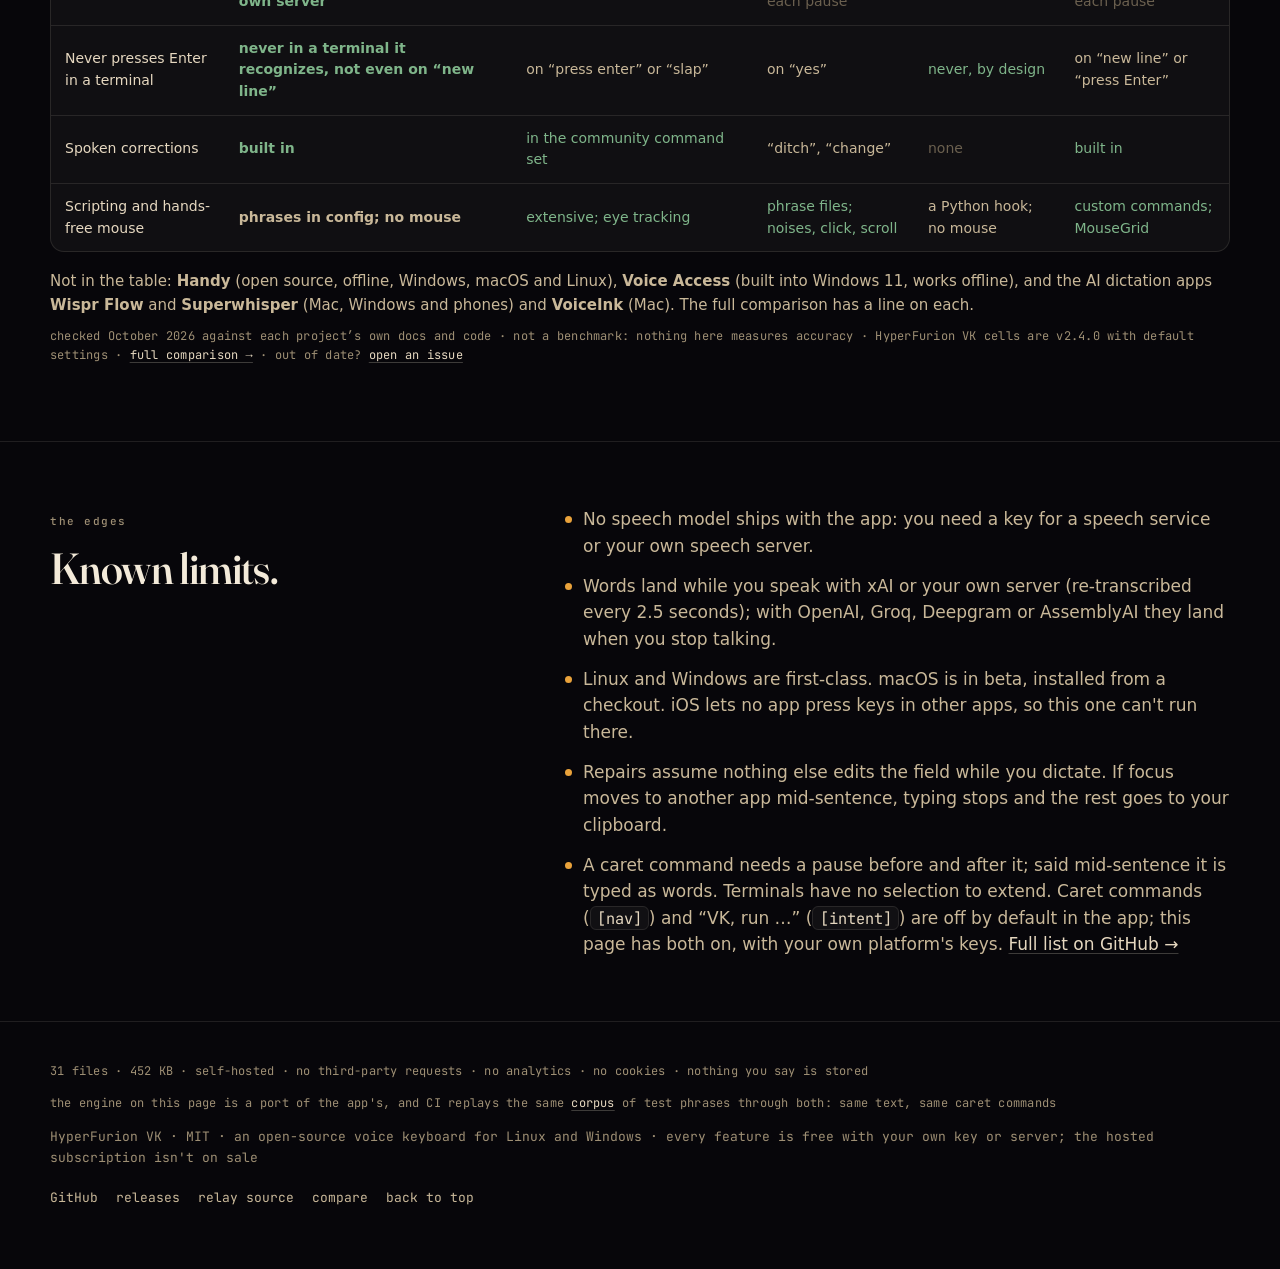
==== commit 743ad8ec: "WIP checkpoint: landing-page copy rewritten for 2.4.0; verification in progress Co-Authored-By: Clau" ====
--- a/docs/index.html
+++ b/docs/index.html
@@ -3,15 +3,19 @@
 <head>
   <meta charset="utf-8" />
   <meta name="viewport" content="width=device-width, initial-scale=1" />
-  <!-- enforced, not promised: this page may talk to its own origin, fetch the
-       speech model and its runtime when you ask, and reach the opt-in relay.
-       Nothing else. No analytics, no cookies, no storage of anything you say. -->
+  <!-- The policy below lets this page talk to its own origin, fetch the
+       speech model and its runtime once the mic is tapped, and reach the
+       opt-in relay. Nothing else. A browser's own speech service, which the
+       page offers by name only when the model can't run, is the browser's
+       connection, not the page's, so no page policy governs it; the page
+       starts it only on that click. No analytics, no cookies, and nothing
+       you say is stored. -->
   <meta http-equiv="Content-Security-Policy" content="default-src 'self'; script-src 'self' blob: https://cdn.jsdelivr.net 'wasm-unsafe-eval'; connect-src 'self' https://cdn.jsdelivr.net https://huggingface.co https://*.huggingface.co https://*.hf.co https://api.hyperfurion.com wss://api.hyperfurion.com; worker-src 'self' blob:; img-src 'self' data:; font-src 'self'; style-src 'self' 'unsafe-inline'; media-src 'self' blob:; base-uri 'self'; form-action 'self'" />
   <meta name="referrer" content="no-referrer" />
   <title>HyperFurion VK — Your voice is the keyboard</title>
-  <meta name="description" content="HyperFurion VK is an open-source voice keyboard for Linux and Windows. Speak, and real keystrokes land in whatever app has focus — editors, browsers, the terminal. Words appear while you talk and repair themselves in place. Runs fully offline. Never presses Enter to send. This page is a working instance: an open-source speech model runs on your GPU, in your browser." />
+  <meta name="description" content="Open-source voice keyboard for Linux and Windows: press Ctrl+Alt+V, talk, and your words are typed into any app, terminal included. Try it in your browser." />
   <meta property="og:title" content="HyperFurion VK — Your voice is the keyboard" />
-  <meta property="og:description" content="A voice keyboard, not a dictation app: your speech becomes real keystrokes in the app you already have focused — molten while you speak, frozen once sure. Works offline. Enter stays yours. Try it: this page listens, on your own GPU." />
+  <meta property="og:description" content="An open-source voice keyboard for Linux and Windows: your speech becomes real keystrokes in the app you're using, and it never presses Enter in a terminal it recognizes. Bring a speech key (xAI by default) or your own offline server. Try it in your browser." />
   <meta property="og:type" content="website" />
   <meta property="og:url" content="https://liamghennigan.github.io/HyperFurion-VK/" />
   <link rel="canonical" href="https://liamghennigan.github.io/HyperFurion-VK/" />
@@ -23,11 +27,11 @@
     "name": "HyperFurion VK",
     "operatingSystem": "Linux; Windows 10, 11; macOS (beta)",
     "applicationCategory": "UtilitiesApplication",
-    "softwareVersion": "2.3.0",
+    "softwareVersion": "2.4.0",
     "license": "https://opensource.org/licenses/MIT",
     "url": "https://liamghennigan.github.io/HyperFurion-VK/",
     "downloadUrl": "https://github.com/liamghennigan/HyperFurion-VK/releases/latest",
-    "description": "A system-wide voice keyboard for Linux and Windows. Press Ctrl+Alt+V and words type into the focused app while you speak — molten at first, repairing in place, frozen once stable. Spoken edit grammar, per-app registers that compile speech into code, a wake-word rewrite, read-aloud for any selection, and a push-to-talk assistant. Runs fully offline with a local model.",
+    "description": "A system-wide voice keyboard for Linux and Windows. Press Ctrl+Alt+V and your words type into the focused app while you speak, repairing themselves in place. A spoken edit grammar, per-app formatting with code registers you map, a wake-word rewrite through your language model, read-aloud for a selection, and a push-to-talk assistant. No speech model ships with it: it uses a cloud speech service with your key (xAI by default) or your own offline speech server.",
     "offers": [{ "@type": "Offer", "name": "Open source — bring your own key", "price": "0", "priceCurrency": "USD" }]
   }
   </script>
@@ -67,7 +71,7 @@
         <div class="hero-copy">
           <span class="eyebrow"><span class="dot live"></span>Linux · Windows · macOS beta · MIT</span>
           <h1>Your voice is <em>the keyboard.</em></h1>
-          <p class="lead">Speak, and real keystrokes land in whatever app has focus — editors, browsers, the terminal. Words appear while you talk. Works offline. Never presses Enter to send.</p>
+          <p class="lead">Press <kbd>Ctrl</kbd><kbd>Alt</kbd><kbd>V</kbd> and talk: your words become real keystrokes in whatever app has focus, terminal included, as you speak. Bring a key for a cloud speech service (xAI by default) or run your own offline speech server. The mic opens only when you ask, and it never presses Enter in a terminal it recognizes.</p>
           <div class="actions">
             <a class="btn primary" id="hero-dl" href="https://github.com/liamghennigan/HyperFurion-VK/releases/latest/download/HyperFurion-VK-Setup.run" download rel="noopener">Download for Linux</a>
             <a class="btn" id="hero-try" href="#stage">Try it — tap the mic</a>
@@ -99,7 +103,7 @@
           <div class="stage-3d">
             <div class="board" id="board" aria-hidden="true"><div class="plate"></div></div>
           </div>
-          <p class="sr-only">A keyboard that presses its own keys as the words you speak are typed into the text field above it, and presses the arrow and modifier keys when you move the caret by voice. Enter is marked yours and is never pressed.</p>
+          <p class="sr-only">A keyboard that presses its own keys as the words you speak are typed into the text field above it, and presses the arrow and modifier keys when you move the caret by voice. Enter is marked “yours”, and this board never presses it; a line break you dictate here appears without it.</p>
 
           <div class="stage-bar">
             <button class="mic" id="mic" type="button" aria-pressed="false" aria-label="Start or stop dictation">
@@ -111,7 +115,7 @@
             <button class="textbtn" id="autopilot" type="button" aria-pressed="false">watch a scripted demo</button>
           </div>
           <div class="hints" id="hints" aria-label="Things to say"></div>
-          <p class="sigcap stage-note">Recognition runs in your browser: <a href="https://github.com/usefulsensors/moonshine" rel="noopener">Moonshine tiny</a> (MIT, Useful Sensors, California), fetched once, about 55 MB. Words freeze when you pause; a period the recognizer puts at a pause stays revisable until the next words decide it. Nothing you say leaves this tab.</p>
+          <p class="sigcap stage-note">Speech is recognized in this tab by <a href="https://github.com/moonshine-ai/moonshine" rel="noopener">Moonshine tiny</a> (MIT, Moonshine AI): about 35 MB to download on your first tap (about 62 MB where WebGPU runs it), then kept in your browser's cache. It's a small model, so expect more mishearings than with the app's speech services. Here, words lock when you pause, and caret commands and “VK, run …” are on; in the app those two are off until you turn them on. Nothing you say leaves this tab unless you pick another engine: the hosted one below, or your browser's own, offered only if the model can't run here.</p>
         </div>
       </div>
     </section>
@@ -122,7 +126,7 @@
         <div>
           <span class="eyebrow">01 · molten dictation</span>
           <h2 id="molten-title">Words land while you speak.</h2>
-          <p>Each word stays molten for 1.5 seconds — long enough to repair itself in place — then freezes and is never touched again. Say “scratch that” to take a sentence back, “period” for punctuation, “new line” for a break, “new number” for a numbered list. Amounts, dates and phone numbers come out the way you'd write them — “twenty five percent by october sixth” types 25% by October 6 — and “emoji rocket” types 🚀. Misheard a name? “Spell that n g i n x” swaps the last word on screen, and “correct monday to friday” fixes a word anywhere in what you just said. Say a caret command on its own — “select previous word”, “go to end of line”, “delete the line” — and the keyboard presses the real keys for it after your words have landed.</p>
+          <p>In the app, each word stays molten for at least 1.5 seconds, long enough for the recognizer to repair it in place, then freezes: a later guess never retypes it, though your own spoken edits can. Say “scratch that” to take back what you just said, “period” for punctuation, “new line” for a break, “new number” for a numbered list. Amounts, dates and phone numbers come out the way you'd write them — “twenty five percent by october sixth” types 25% by October 6 — and “emoji rocket” types 🚀. Misheard a name? “Spell that s i o b h a n” swaps the last word on screen, so “Shivon” becomes “Siobhan”, and “correct monday to friday” fixes a word anywhere in this dictation. Turn on caret commands, say one on its own — “select previous word”, “go to end of line”, “delete the line” — and the keyboard presses the real keys for it after your words have landed.</p>
         </div>
         <figure class="fig">
           <p class="sample"><span class="frozen">Fixed the race condition in the </span><span class="molten repair">audio thread</span><span class="caret"></span></p>
@@ -136,12 +140,15 @@
         <div>
           <span class="eyebrow">02 · registers</span>
           <h2 id="registers-title">The same words, typed the way the app wants.</h2>
-          <p>It probes the focused app and picks a register: prose gets capitals and punctuation, a terminal gets digits and no caps, python, shell and javascript compile speech into code. The same probe picks the keys: an editor gets <kbd>ctrl</kbd><kbd>←</kbd> for “go back a word” (<kbd>option</kbd><kbd>←</kbd> on a Mac), a shell gets readline's <kbd>alt</kbd><kbd>b</kbd>. The panes show your last dictation through each.</p>
+          <p>It checks which app has focus and picks a register: prose gets capitals and punctuation, and a terminal it recognizes gets digits and no sentence capitals. Map an editor to python, shell or javascript in <code>[registers.map]</code> and speech compiles into code: “for i in range ten colon” types <code>for i in range(10):</code>. The same check picks the keys: an editor gets <kbd>ctrl</kbd><kbd>←</kbd> for “go back a word” (<kbd>option</kbd><kbd>←</kbd> on a Mac), a Linux shell gets readline's <kbd>alt</kbd><kbd>b</kbd>. The panes show your last dictation through each register.</p>
         </div>
         <figure class="fig" id="register-panes">
           <div class="pane" data-register="prose"><span class="pane-title">notes.md · prose</span><span class="pane-text"></span></div>
           <div class="pane" data-register="terminal"><span class="pane-title">~ · terminal</span><span class="pane-text"></span></div>
           <div class="pane" data-register="python"><span class="pane-title">main.py · python</span><span class="pane-text"></span></div>
+          <div class="pane" data-register="shell"><span class="pane-title">~ · shell</span><span class="pane-text"></span></div>
+          <div class="pane" data-register="javascript"><span class="pane-title">app.ts · javascript</span><span class="pane-text"></span></div>
+          <figcaption class="sigcap" id="register-said"></figcaption>
         </figure>
       </div>
     </section>
@@ -149,14 +156,15 @@
     <section class="section" id="consent" aria-labelledby="consent-title">
       <div class="wrap row-grid">
         <div>
-          <span class="eyebrow consent">03 · consent</span>
-          <h2 id="consent-title">Only a hand may send.</h2>
-          <p>In a terminal it drafts one line and stops. It never presses Enter to send — enforced in the injector, on every path, not promised in copy. No caret command can press it either: a shortcut that would (<code>ctrl+m</code>, <code>ctrl+j</code>) is refused before it reaches the keys.</p>
-          <p class="aphorism">The machine may draft. Only a hand may send.</p>
+          <span class="eyebrow consent">03 · your approval</span>
+          <h2 id="consent-title">Nothing starts until you ask.</h2>
+          <p>The mic opens only when you ask: <kbd>Ctrl</kbd><kbd>Alt</kbd><kbd>V</kbd> (tap to start and stop, or hold to talk), or Right Ctrl or the on-screen button for Kai. Nothing listens in the background unless you turn on the wake word. It types what you said, minus the “um”s, and rewrites your words only when you say “VK, …” or switch on a setting that does (a style per app, tidying self-corrections). A word you spell or correct is offered to your dictionary; nothing is learned until you accept it.</p>
+          <p>In a terminal it recognizes, it never presses Enter: a spoken “new line” types nothing, “VK, run …” (once you turn it on) drafts one line and stops, and no voice command presses Enter or a shortcut that acts like it (<code>ctrl+m</code>, <code>ctrl+j</code>, <code>ctrl+o</code>). Elsewhere “new line” presses what the field takes: Shift+Enter in chat apps and on most web pages, so a message doesn't send; nothing in a search box, a form field or a spreadsheet; Enter in documents, Google Docs included, and in other apps.</p>
+          <p>It goes by what it can see, and can guess wrong: a chat app it doesn't know gets Enter, which sends; a terminal it doesn't know (PuTTY, an editor's terminal panel, a shell in a browser tab) can run the line; on Windows a web form field or an address bar isn't seen as one line, so Shift+Enter can submit it; a web editor's own comment box gets Enter; and on macOS (beta) only the app's name counts. Name an app or a site in <code>[registers.newline]</code> to set its line breaks yourself.</p>
         </div>
         <figure class="fig">
-          <p class="sample term"><span class="frozen">rg -n "TODO|FIXME" .</span><span class="caret"></span></p>
-          <figcaption class="sigcap"><span class="held">⏎ enter — yours</span> drafted for review; the injector cannot send it · try it: “VK, run find every todo” in the shell tab above</figcaption>
+          <p class="sample term"><span class="frozen">grep -rn TODO .</span><span class="caret"></span></p>
+          <figcaption class="sigcap"><span class="held">⏎ enter — yours</span> drafted, not run · the “VK, run find every todo” chip above shows it in the shell tab, from this page's lookup table; the app asks your language model, once <code>[intent]</code> is on</figcaption>
         </figure>
       </div>
     </section>
@@ -164,17 +172,27 @@
     <section class="section" id="privacy" aria-labelledby="privacy-title">
       <div class="wrap row-grid">
         <div>
-          <span class="eyebrow">04 · private by default</span>
-          <h2 id="privacy-title">Your machine. Your keys. Nothing phones home.</h2>
-          <p>Point it at a local OpenAI-compatible server and it runs fully offline. Or bring a key for xAI, OpenAI, Groq, Deepgram or AssemblyAI. Zero analytics, ever. Audio is held in memory while transcribed and never written to disk.</p>
-          <p class="muted">This page keeps the same rule: no analytics, no cookies, no storage, and a Content-Security-Policy that forbids every request except this site, the speech model when you tap the mic, and our hosted engine if you <button class="linkbtn" id="relay" type="button">opt in</button>.</p>
+          <span class="eyebrow">04 · where your words go</span>
+          <h2 id="privacy-title">Cloud speech with your key, or fully offline.</h2>
+          <p>No speech model ships with the app. With a key for xAI (the default), OpenAI, Groq, Deepgram or AssemblyAI, your audio goes to that service while you dictate, and text you ask to hear goes to the voice service you choose. Point it at your own OpenAI-compatible server instead (Speaches, whisper.cpp) and your audio stays on your machine. A language model handles rewrites, Kai and the punctuation at your pauses: xAI's Grok with an xAI key, or a local one such as <code>llama-server</code>. No analytics. Audio is held in memory while it is transcribed and never written to disk.</p>
+          <p class="muted">This page follows the same rules: no analytics, no cookies. After your first tap your browser keeps the speech model in its cache (clear this site's data to remove it); nothing you say is stored. Its Content-Security-Policy lets it reach only this site, the speech model's hosts and our hosted engine. It fetches the model only once you tap the mic, and contacts the hosted engine only after you press a button in the <button class="linkbtn" id="relay" type="button">opt in</button> sheet.</p>
         </div>
         <figure class="fig">
           <pre class="conf"><span class="c"># ~/.config/voice-keyboard/config.toml</span>
 [providers.openai]
-base_url = <span class="s">"http://localhost:8000/v1"</span>
-<span class="c"># whisper · parakeet · voxtral · kokoro
-# no key · no network · nothing leaves</span></pre>
+base_url = <span class="s">"http://localhost:8000/v1"</span>  <span class="c"># your speech server</span>
+
+[stt]
+provider = <span class="s">"openai"</span>
+<span class="c"># model = "Systran/faster-whisper-large-v3"  # your server's model id</span>
+
+[tts]
+provider = <span class="s">"openai"</span>
+
+[llm]
+provider = <span class="s">"openai"</span>
+base_url = <span class="s">"http://localhost:8080/v1"</span>  <span class="c"># e.g. llama-server</span>
+<span class="c"># no key · nothing leaves your machine</span></pre>
         </figure>
       </div>
     </section>
@@ -183,21 +201,21 @@
     <section class="section" id="install" aria-labelledby="install-title">
       <div class="wrap install-grid">
         <div class="install-copy">
-          <span class="eyebrow">v2.3.0 · two minutes to first words</span>
+          <span class="eyebrow">v2.4.0 · Linux · Windows 10/11</span>
           <h2 id="install-title">Install HyperFurion VK.</h2>
-          <p>Download it and run it as yourself — no sudo, no administrator. It installs for your user, then walks you through the settings: speech provider, hotkey, language, Kai. Running a local <code>llama-server</code>? Setup finds it and offers its model as your default.</p>
+          <p>Download it and run it as yourself, not with sudo or as administrator. On Linux it asks for your password for the system steps (audio libraries, the virtual keyboard, adding you to the <code>input</code> group), and after the first install you log out and back in once. Setup then asks how to transcribe your speech — a key for a cloud service, or your own server — and about your hotkey, language, Kai (the push-to-talk assistant) and caret commands. Running a local <code>llama-server</code>? Setup finds it and offers its model as your language model.</p>
           <div class="actions">
             <a class="btn primary" id="dl-primary" href="https://github.com/liamghennigan/HyperFurion-VK/releases/latest/download/HyperFurion-VK-Setup.run" download rel="noopener">Download for Linux</a>
             <a class="btn" id="dl-secondary" href="https://github.com/liamghennigan/HyperFurion-VK/releases/latest/download/HyperFurion-VK-Setup.cmd" download rel="noopener">Download for Windows</a>
           </div>
-          <p class="sigcap" id="dl-note">HyperFurion-VK-Setup.run · run it as yourself, no sudo for the app</p>
+          <p class="sigcap" id="dl-note">HyperFurion-VK-Setup.run · run it as yourself, not with sudo; it asks for your password only for the system steps (audio libraries, keyboard access)</p>
           <p class="muted"><strong>Free and open source.</strong> Every feature works with your own provider key or a local model; nothing is paywalled. macOS is in beta — <a href="https://github.com/liamghennigan/HyperFurion-VK#macos-beta" rel="noopener">install from a checkout</a>.</p>
           <details class="disclosure">
             <summary>What gets installed</summary>
             <ul>
-              <li><strong>Linux:</strong> a Python package in <code>~/.local/share/voice-keyboard-venv</code>, the <code>voice-keyboard</code> CLI, a systemd user service, a GNOME Shell overlay extension (45–50), and the <code>uinput</code> rule for the virtual keyboard. Your password is asked once, for the audio libraries and keyboard access.</li>
-              <li><strong>Windows 10/11:</strong> a tray app with a native overlay and the Kai orb. Installs Python for you if needed. Press <kbd>Ctrl</kbd><kbd>Alt</kbd><kbd>V</kbd> in any app.</li>
-              <li><strong>Config:</strong> <code>~/.config/voice-keyboard/config.toml</code>, mode 600. Password fields always force the verbatim register and are never logged.</li>
+              <li><strong>Linux:</strong> a Python package in <code>~/.local/share/voice-keyboard-venv</code>, the <code>voice-keyboard</code> CLI, a systemd user service, a GNOME Shell overlay extension (45–50), audio and clipboard libraries from your package manager, and the <code>uinput</code> rule for the virtual keyboard. It adds you to the <code>input</code> group, which the global hotkey needs; that group can read every keyboard and mouse.</li>
+              <li><strong>Windows 10/11:</strong> a tray app with a native overlay and an on-screen Kai button. Installs Python for you if needed. Press <kbd>Ctrl</kbd><kbd>Alt</kbd><kbd>V</kbd> in any app; <kbd>Ctrl</kbd><kbd>Alt</kbd><kbd>R</kbd> reads a selection aloud.</li>
+              <li><strong>Config:</strong> <code>~/.config/voice-keyboard/config.toml</code> on Linux, mode 600. On Linux, and in classic Windows edit boxes, a password field forces the verbatim register and is never written to the history.</li>
             </ul>
           </details>
         </div>
@@ -205,10 +223,9 @@
           <div class="terminal">
             <div class="terminal-bar"><span>linux · one line</span><button class="copy" type="button" data-copy="linux">copy</button></div>
             <pre><code><span class="c"># downloads the release installer and runs it as you</span>
-curl -fsSL https://github.com/liamghennigan/HyperFurion-VK\
-/releases/latest/download/install-hyperfurion-vk.sh | bash
-
-<span class="c"># then press</span> <span class="a">Ctrl + Alt + V</span> <span class="c">and speak</span>
+curl -fsSL https://github.com/liamghennigan/HyperFurion-VK/releases/latest/download/install-hyperfurion-vk.sh | bash
+
+<span class="c"># first install: log out and back in, then press</span> <span class="a">Ctrl + Alt + V</span> <span class="c">and speak</span>
 
 <span class="c"># not typing? it names the fix</span>
 voice-keyboard doctor</code></pre>
@@ -216,8 +233,7 @@
           <div class="terminal">
             <div class="terminal-bar"><span>windows · powershell</span><button class="copy" type="button" data-copy="win">copy</button></div>
             <pre><code><span class="c"># a tray app; installs Python if you need it</span>
-irm https://raw.githubusercontent.com/liamghennigan/HyperFurion-VK\
-/main/packaging/windows/install-hyperfurion-vk.ps1 | iex</code></pre>
+irm https://raw.githubusercontent.com/liamghennigan/HyperFurion-VK/main/packaging/windows/install-hyperfurion-vk.ps1 | iex</code></pre>
           </div>
         </div>
       </div>
@@ -227,16 +243,16 @@
     <section class="section" id="features" aria-labelledby="features-title">
       <div class="wrap">
         <span class="eyebrow">the full board</span>
-        <h2 id="features-title">Everything a keyboard does, spoken.</h2>
+        <h2 id="features-title">A keyboard you can talk to.</h2>
         <div class="feature-grid">
-          <article class="feature"><small>edit</small><h3>Spoken edits</h3><p>“Scratch that”, “new line”, “period”, “quote … unquote”, “new bullet”, “new number”, “new heading”, “new checkbox”, “emoji rocket” — a real edit grammar, parsed before anything is typed, with Spanish, French and German sets too (“punto”, “à la ligne”, “neue Zeile”). Say <code>literal</code> to type the next word as-is.</p></article>
+          <article class="feature"><small>edit</small><h3>Spoken edits</h3><p>“Scratch that”, “new line”, “period”, “quote … unquote”, “new bullet”, “new number”, “new heading”, “new checkbox”, “emoji rocket” — a real edit grammar, parsed before anything is typed. Spanish, French and German sets are one setting away (“punto”, “à la ligne”, “neue Zeile”). Say <code>literal</code> to type the next word as-is.</p></article>
           <article class="feature"><small>numbers</small><h3>Written the way you'd write it</h3><p>“Twenty three” is 23 in a terminal and words in prose — until a unit makes it certain: 25%, $5.50, $3.2 billion, 3:30 PM, June 5, 1999, room 402, Q3, 2.5 MB, 555-1234, example.com/docs. Lowercase recognizers get their I, OK and Monday capitalized.</p></article>
-          <article class="feature"><small>spell</small><h3>“Spell that n g i n x”</h3><p>Swaps the last word for the one you spelled — letters, NATO words, “capital k”, spoken digits — keeping its punctuation and its capital. Each fix is offered to your personal dictionary, never applied on its own.</p></article>
-          <article class="feature"><small>navigate</small><h3>Move the caret by voice</h3><p>“Go left three words”, “select that”, “go to end of line”, “undo that”, “paste that”, “press tab”. Said on its own, a command presses the app's own keys after your words land — editors get the shift and ctrl chords, shells get readline's. Enter is never one of them, and a terminal never gets a paste.</p></article>
-          <article class="feature"><small>fix</small><h3>“Correct monday to friday”</h3><p>Fixes a word anywhere in what you just said, its capital kept, and offers the pair to your dictionary. “Cap that”, “uppercase that”, “lowercase that” recase the last thing you said — no model, no selection.</p></article>
-          <article class="feature"><small>rewrite</small><h3>“VK, make that formal”</h3><p>The wake word sends what you just said through your language model and repairs it on screen, in place. Select any text in any app first, and it rewrites the selection instead.</p></article>
-          <article class="feature"><small>assistant</small><h3>Kai, in the keyboard</h3><p>Hold Right Ctrl and ask. In a terminal Kai drafts the command and stops. Anywhere else it answers aloud. A one-gigabyte local model is enough.</p></article>
-          <article class="feature"><small>read</small><h3>Read anything aloud</h3><p>Select text in any app and the keyboard speaks it — xAI, OpenAI, ElevenLabs, or a local voice.</p></article>
+          <article class="feature"><small>spell</small><h3>“Spell that s i o b h a n”</h3><p>Swaps the last word for the one you spelled — letters, NATO words, “capital k”, spoken digits — keeping its punctuation and its capital. Each fix is offered to your personal dictionary, never applied on its own.</p></article>
+          <article class="feature"><small>navigate</small><h3>Move the caret by voice</h3><p>“Go left three words”, “select that”, “go to end of line”, “undo that”, “paste that”, “press tab”. Said on its own, a command presses the app's own keys after your words land — editors get the shift and ctrl chords, Linux shells get readline's. Enter is never one of them, and a terminal never gets a paste. Off by default; one question in setup turns it on.</p></article>
+          <article class="feature"><small>fix</small><h3>“Correct monday to friday”</h3><p>Fixes a word anywhere in this dictation, its capital kept, and offers the pair to your dictionary. “Cap that”, “uppercase that”, “lowercase that” recase the last thing you said — no model, no selection.</p></article>
+          <article class="feature"><small>rewrite</small><h3>“VK, make that formal”</h3><p>The wake word sends what you just said, with your instruction, to your language model and repairs it on screen, in place. Select a paragraph in an app first, and it rewrites the selection instead. On this page a fixed stand-in does the rewriting; the app needs a language model (xAI's Grok with your key, or a local one).</p></article>
+          <article class="feature"><small>assistant</small><h3>Kai, in the keyboard</h3><p>Hold Right Ctrl and ask. In a terminal Kai drafts a command and leaves Enter to you; anywhere else it answers aloud. It runs on your language model (a one-gigabyte local model can draft the commands). Kai is on by default and keeps your questions and its answers on your computer until you turn its memory off.</p></article>
+          <article class="feature"><small>read</small><h3>Read anything aloud</h3><p>Select text and press your read-aloud key (<kbd>Ctrl</kbd><kbd>Alt</kbd><kbd>R</kbd> on Windows; on Linux, a desktop shortcut you bind to <code>voice-keyboard tts</code>) to hear it in xAI's voice, OpenAI's, ElevenLabs', or a local one.</p></article>
           <article class="feature"><small>recall</small><h3>An opt-in memory</h3><p>A local ledger of what you dictated: list it, re-type it, search it. It also mines your corrections to learn your vocabulary. Off until you turn it on.</p></article>
         </div>
       </div>
@@ -245,37 +261,39 @@
     <!-- ═══ compare ═══ -->
     <section class="section" id="compare" aria-labelledby="compare-title">
       <div class="wrap">
-        <span class="eyebrow">how it compares</span>
-        <h2 id="compare-title">Built for typing on Linux. Honest about the rest.</h2>
+        <span class="eyebrow">how it compares · checked October 2026</span>
+        <h2 id="compare-title">How it compares.</h2>
+        <p class="lead">Next to the voice tools Linux users already know, and Dragon on Windows. It doesn’t win every row: it ships no speech model, and Talon goes much further with hands-free control.</p>
         <div class="tblwrap">
           <table>
-            <thead><tr><th scope="col"></th><th scope="col">HyperFurion&nbsp;VK</th><th scope="col">Talon</th><th scope="col">Numen</th><th scope="col">nerd-dictation</th><th scope="col">Dragon</th></tr></thead>
+            <thead><tr><th scope="col"><span class="sr-only">Feature</span></th><th scope="col">HyperFurion&nbsp;VK</th><th scope="col">Talon</th><th scope="col">Numen</th><th scope="col">nerd-dictation</th><th scope="col">Dragon</th></tr></thead>
             <tbody>
-              <tr><th scope="row">Open source</th><td class="yes">MIT</td><td class="no">core closed</td><td class="yes">yes</td><td class="yes">yes</td><td class="no">commercial</td></tr>
-              <tr><th scope="row">Linux, Wayland &amp; X11</th><td class="yes">first-class</td><td class="mid">supported</td><td class="yes">Linux-only</td><td class="mid">X11-focused</td><td class="no">Windows-only</td></tr>
-              <tr><th scope="row">Streaming “molten” dictation</th><td class="yes">yes</td><td class="no">—</td><td class="no">—</td><td class="no">—</td><td class="no">—</td></tr>
-              <tr><th scope="row">Never auto-sends in a terminal</th><td class="yes">guaranteed</td><td class="mid">scriptable</td><td class="mid">scriptable</td><td class="no">n/a</td><td class="no">n/a</td></tr>
-              <tr><th scope="row">Caret commands by voice</th><td class="yes">editors &amp; readline</td><td class="yes">extensive</td><td class="yes">yes</td><td class="no">—</td><td class="yes">yes</td></tr>
-              <tr><th scope="row">Spoken edits (correct, select, cap)</th><td class="yes">built in</td><td class="mid">scriptable</td><td class="mid">scriptable</td><td class="no">—</td><td class="yes">built in</td></tr>
-              <tr><th scope="row">Per-app style via your own model</th><td class="yes">opt-in</td><td class="mid">scriptable</td><td class="no">—</td><td class="no">—</td><td class="no">—</td></tr>
-              <tr><th scope="row">Runs fully offline</th><td class="yes">local model</td><td class="yes">local</td><td class="yes">local</td><td class="yes">local</td><td class="yes">local</td></tr>
+              <tr><th scope="row">Open source</th><td class="yes">MIT</td><td class="no">no (free; Talon+ is paid)</td><td class="yes">AGPL-3.0</td><td class="yes">GPL-2.0+</td><td class="no">no (paid)</td></tr>
+              <tr><th scope="row">Needs no API key or server</th><td class="no">no: a key (xAI by default) or your own speech server</td><td class="yes">yes: free speech model</td><td class="yes">yes: free Vosk model</td><td class="yes">yes: free Vosk model</td><td class="yes">yes: model included</td></tr>
+              <tr><th scope="row">Works fully offline</th><td class="mid">only with your own speech server</td><td class="yes">yes</td><td class="yes">yes</td><td class="yes">yes</td><td class="yes">yes (desktop)</td></tr>
+              <tr><th scope="row">Linux on Wayland</th><td class="yes">yes, and X11</td><td class="no">no: X11 only; 1.0 planned as the last free Linux release</td><td class="yes">yes</td><td class="mid">with a flag</td><td class="no">no Linux</td></tr>
+              <tr><th scope="row">Types as you speak</th><td class="yes">with xAI (the default) or your own server</td><td class="mid">new in 1.0 (“Hum”, GPU)</td><td class="no">no: types after each pause</td><td class="yes">yes, by default</td><td class="no">preview; types at each pause</td></tr>
+              <tr><th scope="row">Never presses Enter in a terminal</th><td class="yes">never in a terminal it recognizes, not even on “new line”</td><td class="mid">on “press enter” or “slap”</td><td class="mid">on “yes”</td><td class="yes">never, by design</td><td class="mid">on “new line” or “press Enter”</td></tr>
+              <tr><th scope="row">Spoken corrections</th><td class="yes">built in</td><td class="yes">in the community command set</td><td class="mid">“ditch”, “change”</td><td class="no">none</td><td class="yes">built in</td></tr>
+              <tr><th scope="row">Scripting and hands-free mouse</th><td class="mid">phrases in config; no mouse</td><td class="yes">extensive; eye tracking</td><td class="yes">phrase files; noises, click, scroll</td><td class="mid">a Python hook; no mouse</td><td class="yes">custom commands; MouseGrid</td></tr>
             </tbody>
           </table>
         </div>
-        <p class="sigcap">reflects each project's stated design focus, not a benchmark · <a href="./compare.html">full comparison →</a> · out of date? <a href="https://github.com/liamghennigan/HyperFurion-VK/issues" rel="noopener">open an issue</a></p>
-      </div>
-    </section>
-
-    <!-- ═══ honest edges ═══ -->
+        <p class="also">Not in the table: <b>Handy</b> (open source, offline, Windows, macOS and Linux), <b>Voice Access</b> (built into Windows&nbsp;11, works offline), and the AI dictation apps <b>Wispr Flow</b> and <b>Superwhisper</b> (Mac, Windows and phones) and <b>VoiceInk</b> (Mac). The full comparison has a line on each.</p>
+        <p class="sigcap">checked October 2026 against each project’s own docs and code · not a benchmark: nothing here measures accuracy · HyperFurion VK cells are v2.4.0 with default settings · <a href="./compare.html">full comparison →</a> · out of date? <a href="https://github.com/liamghennigan/HyperFurion-VK/issues" rel="noopener">open an issue</a></p>
+      </div>
+    </section>
+
+    <!-- ═══ known limits ═══ -->
     <section class="section" id="honest" aria-labelledby="honest-title">
       <div class="wrap honest-grid">
-        <div><span class="eyebrow">the edges</span><h2 id="honest-title">Honest about the edges.</h2></div>
+        <div><span class="eyebrow">the edges</span><h2 id="honest-title">Known limits.</h2></div>
         <ul class="edges">
-          <li>Linux and Windows are first-class. macOS is in beta, installed from a checkout. iOS cannot host a system-wide keyboard like this.</li>
-          <li>Live, molten typing needs a streaming speech provider. Non-streaming providers type when you stop talking.</li>
-          <li>Repairs assume nothing else edits the field while you dictate. Click elsewhere mid-sentence and the text lands on your clipboard instead.</li>
-          <li>A caret command needs a pause before and after it; said mid-sentence it is typed as words. Terminals have no selection to extend. Hands-free navigation is off by default in the daemon (<code>[nav] enabled = true</code>, or say yes in <code>voice-keyboard setup</code>); this page has it on, with your own platform's keys.</li>
-          <li>A spoken “new line” types a line break in prose and nothing in a terminal, where a line break would be Enter. <a href="https://github.com/liamghennigan/HyperFurion-VK#limitations" rel="noopener">Full list on GitHub →</a></li>
+          <li>No speech model ships with the app: you need a key for a speech service or your own speech server.</li>
+          <li>Words land while you speak with xAI or your own server (re-transcribed every 2.5 seconds); with OpenAI, Groq, Deepgram or AssemblyAI they land when you stop talking.</li>
+          <li>Linux and Windows are first-class. macOS is in beta, installed from a checkout. iOS lets no app press keys in other apps, so this one can't run there.</li>
+          <li>Repairs assume nothing else edits the field while you dictate. If focus moves to another app mid-sentence, typing stops and the rest goes to your clipboard.</li>
+          <li>A caret command needs a pause before and after it; said mid-sentence it is typed as words. Terminals have no selection to extend. Caret commands (<code>[nav]</code>) and “VK, run …” (<code>[intent]</code>) are off by default in the app; this page has both on, with your own platform's keys. <a href="https://github.com/liamghennigan/HyperFurion-VK#limitations" rel="noopener">Full list on GitHub →</a></li>
         </ul>
       </div>
     </section>
@@ -284,10 +302,10 @@
   <footer>
     <div class="wrap">
       <p class="sigcap"><span id="bytes">self-hosted · no third-party requests</span> · no analytics · no cookies · nothing you say is stored</p>
-      <p class="sigcap">the engine on this page is a port of the daemon's, and CI replays the same <a href="https://github.com/liamghennigan/HyperFurion-VK/blob/main/tests/flow_corpus.json" rel="noopener">corpus</a> through both — same screens, same keys</p>
+      <p class="sigcap">the engine on this page is a port of the app's, and CI replays the same <a href="https://github.com/liamghennigan/HyperFurion-VK/blob/main/tests/flow_corpus.json" rel="noopener">corpus</a> of test phrases through both: same text, same caret commands</p>
       <p class="sigcap" id="fetched" hidden></p>
       <div class="footer-grid">
-        <div>HyperFurion VK · MIT · a voice keyboard, not a dictation app · a hosted subscription may return; nothing is paywalled</div>
+        <div>HyperFurion VK · MIT · an open-source voice keyboard for Linux and Windows · every feature is free with your own key or server; the hosted subscription isn't on sale</div>
         <div class="footer-links">
           <a href="https://github.com/liamghennigan/HyperFurion-VK" rel="noopener">GitHub</a>
           <a href="https://github.com/liamghennigan/HyperFurion-VK/releases/latest" rel="noopener">releases</a>
@@ -301,12 +319,13 @@
 
   <dialog class="sheet" id="relay-sheet" aria-labelledby="relay-title">
     <h3 id="relay-title">Use the hosted engine</h3>
-    <p>By default this page recognizes speech on your own machine and sends nothing anywhere. If you turn this on, your <strong>next dictation's audio</strong> goes to <code>api.hyperfurion.com</code> — our relay — and on to xAI's speech engine, exactly as the daemon would send it to a provider you configure. The relay keeps no audio and shares a small daily budget with everyone. The footer will count every request.</p>
-    <p class="sigcap" id="relay-status">not checked yet</p>
+    <p>By default this page recognizes speech with the model in this tab, and none of your audio leaves it. Nothing in this sheet sends anything until you press a button here: “check the relay” asks <code>api.hyperfurion.com</code>, our relay, whether the hosted demo is up. After that, the switch sends your <strong>next dictation's audio</strong> through the relay to xAI's speech engine, the way the app sends audio to a provider you configure, then switches itself off; “ask” sends your question to xAI's Grok; “hear it” has xAI's voice read the answer aloud. The relay keeps no audio and no text, and counts each IP address's requests per day to share a small daily budget. The footer counts every request.</p>
+    <p class="sigcap" id="relay-status">not checked yet: nothing has been sent</p>
+    <button class="btn small" id="relay-check" type="button">check the relay</button>
     <label class="switch"><input type="checkbox" id="relay-arm" disabled /> <span>send my next dictation through xAI via the relay</span></label>
-    <form class="ask" id="relay-ask"><input type="text" placeholder="ask Kai something…" aria-label="Ask Kai" disabled /><button class="btn small" type="submit">ask</button></form>
+    <form class="ask" id="relay-ask"><input type="text" placeholder="ask a question about HyperFurion VK…" aria-label="Ask a question about HyperFurion VK (answered by xAI's Grok via the relay)" disabled /><button class="btn small" type="submit" disabled>ask</button></form>
     <p class="answer" id="relay-answer"></p>
-    <div class="actions"><button class="btn small" id="relay-hear" type="button" disabled>hear it in the real voice</button><button class="btn small quiet" id="relay-close" type="button">close</button></div>
+    <div class="actions"><button class="btn small" id="relay-hear" type="button" disabled>hear it in xAI's voice</button><button class="btn small quiet" id="relay-close" type="button">close</button></div>
   </dialog>
 
   <script type="module" src="./main.js"></script>
--- a/docs/styles.css
+++ b/docs/styles.css
@@ -51,6 +51,8 @@
 a:hover { color: var(--saffron); }
 code, kbd, pre { font-family: var(--mono); font-feature-settings: "zero" 1; }
 code { font-size: .9em; color: var(--sand-100); background: var(--glass); border: 1px solid var(--glass-line); border-radius: 6px; padding: .05em .4em; }
+/* a code block is one surface, not a pill per line */
+pre code { font-size: inherit; color: inherit; background: none; border: 0; border-radius: 0; padding: 0; }
 kbd { display: inline-block; font: 600 .78em/1 var(--mono); color: var(--sand-100); padding: .42em .6em .5em; margin: 0 2px;
   background: linear-gradient(165deg, var(--key-hi), var(--key-top) 45%, var(--key-lo)); border: 1px solid var(--plate-edge); border-radius: 6px;
   box-shadow: 0 2px 0 var(--key-side), inset 0 1px 0 var(--glass-hi); vertical-align: .15em; }
@@ -79,6 +81,7 @@
 .btn.small { font-size: 13px; padding: 9px 14px 10px; border-radius: 10px; box-shadow: 0 2px 0 var(--key-side); }
 .btn.primary.small { box-shadow: 0 2px 0 var(--spice-deep); }
 .btn.quiet { background: transparent; box-shadow: none; }
+.btn:disabled { opacity: .5; cursor: default; }
 .actions { display: flex; flex-wrap: wrap; gap: 12px; margin: 22px 0 14px; }
 
 /* ─── nav ──────────────────────────────────────────────────────────────── */
@@ -185,7 +188,7 @@
 @keyframes blink { 50% { opacity: 0; } }
 
 /* ─── stage bar: mic and controls ──────────────────────────────────────── */
-.stage-bar { display: flex; align-items: center; gap: 14px; }
+.stage-bar { display: flex; align-items: center; gap: 14px; flex-wrap: wrap; }
 .spacer { flex: 1; }
 .mic { width: 56px; height: 56px; flex: none; border-radius: 50%; cursor: pointer; display: grid; place-items: center; color: var(--sand-50);
   background: linear-gradient(180deg, var(--obsidian-3), var(--obsidian-2)); border: 1px solid var(--glass-line-2);
@@ -241,6 +244,7 @@
 .pane-title { font-size: 11px; color: var(--sand-500); letter-spacing: .04em; }
 .pane-text { color: var(--sand-50); white-space: pre-wrap; word-break: break-word; min-height: 1.4em; }
 .pane[data-register="terminal"] .pane-text::before { content: "$ "; color: var(--live); }
+.pane[data-register="shell"] .pane-text::before { content: "$ "; color: var(--live); }
 .pane[data-register="python"] .pane-text::before { content: ">>> "; color: var(--sand-500); }
 .conf { margin: 0; font-size: 14px; line-height: 1.7; color: var(--sand-100); white-space: pre-wrap; }
 .conf .c { color: var(--sand-500); } .conf .s { color: var(--saffron); }
@@ -257,7 +261,8 @@
 .install-terminals { display: grid; gap: 16px; }
 .terminal { background: #0a090e; border: 1px solid var(--glass-line); border-radius: var(--r-md); overflow: hidden; }
 .terminal-bar { display: flex; justify-content: space-between; align-items: center; padding: 8px 14px; border-bottom: 1px solid var(--glass-line); font: 11px var(--mono); letter-spacing: .06em; color: var(--sand-500); }
-.terminal pre { margin: 0; padding: 16px; font-size: 13px; line-height: 1.6; overflow-x: auto; color: var(--sand-100); }
+/* long commands wrap softly: what you select and copy is still one line */
+.terminal pre { margin: 0; padding: 16px; font-size: 13px; line-height: 1.6; white-space: pre-wrap; overflow-wrap: anywhere; color: var(--sand-100); }
 .terminal .c { color: var(--sand-700); } .terminal .a { color: var(--saffron); }
 .copy { font: 500 11px var(--mono); color: var(--sand-300); background: transparent; border: 1px solid var(--glass-line); border-radius: var(--r-pill); padding: 4px 10px; cursor: pointer; }
 .copy.ok { color: var(--live); border-color: var(--live); }
@@ -277,6 +282,9 @@
 tbody tr:last-child td, tbody tr:last-child th { border-bottom: 0; }
 td.yes { color: var(--live); } td.mid { color: var(--sand-300); } td.no { color: var(--sand-700); }
 td:nth-child(2) { font-weight: 600; }
+/* narrow screens scroll the table sideways: keep each row's name in view */
+@media (max-width: 1000px) { tbody th { position: sticky; left: 0; z-index: 1; background: var(--obsidian-1); min-width: 9em; } }
+.also { margin: 18px 0 10px; color: var(--sand-300); font-size: 15px; }
 .honest-grid { display: grid; grid-template-columns: minmax(0, 1fr) minmax(0, 1.4fr); gap: 40px; }
 @media (max-width: 900px) { .honest-grid { grid-template-columns: 1fr; gap: 10px; } }
 .edges { margin: 0; padding: 0; list-style: none; display: grid; gap: 14px; color: var(--sand-300); }
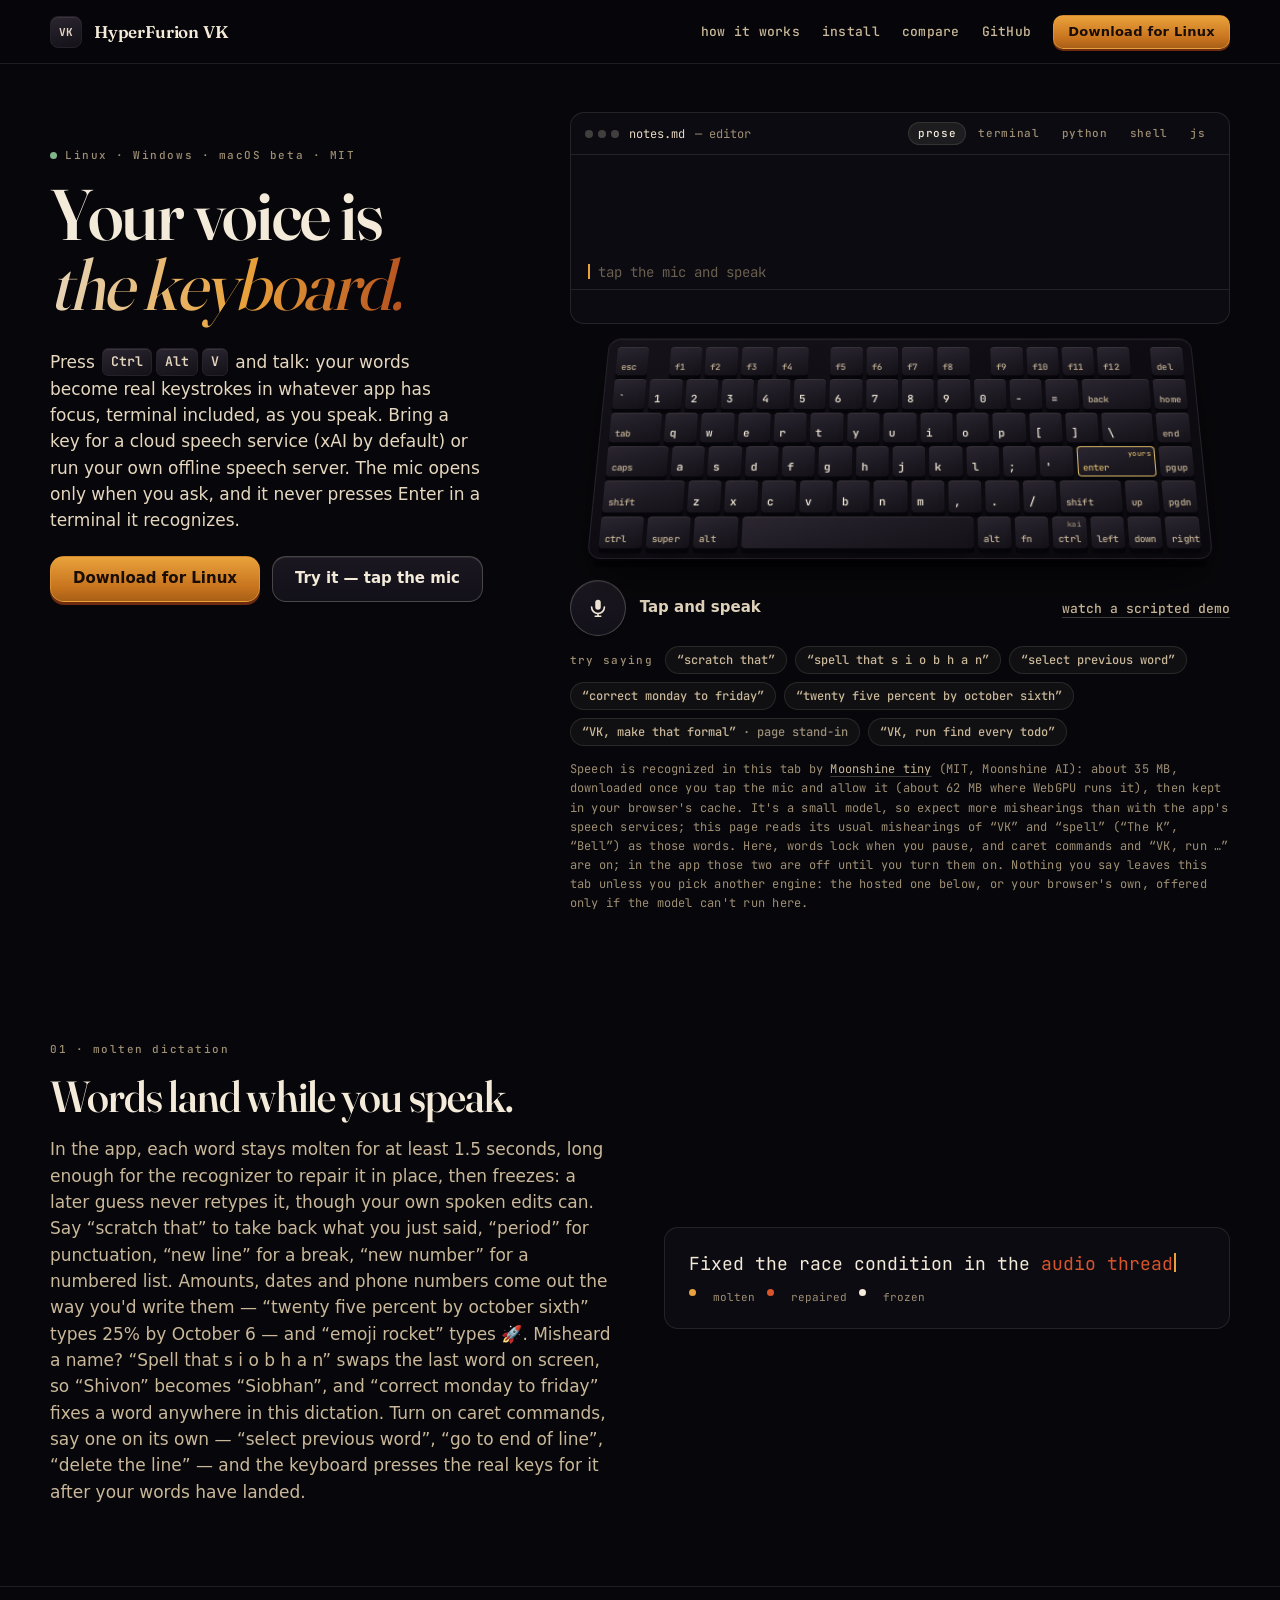
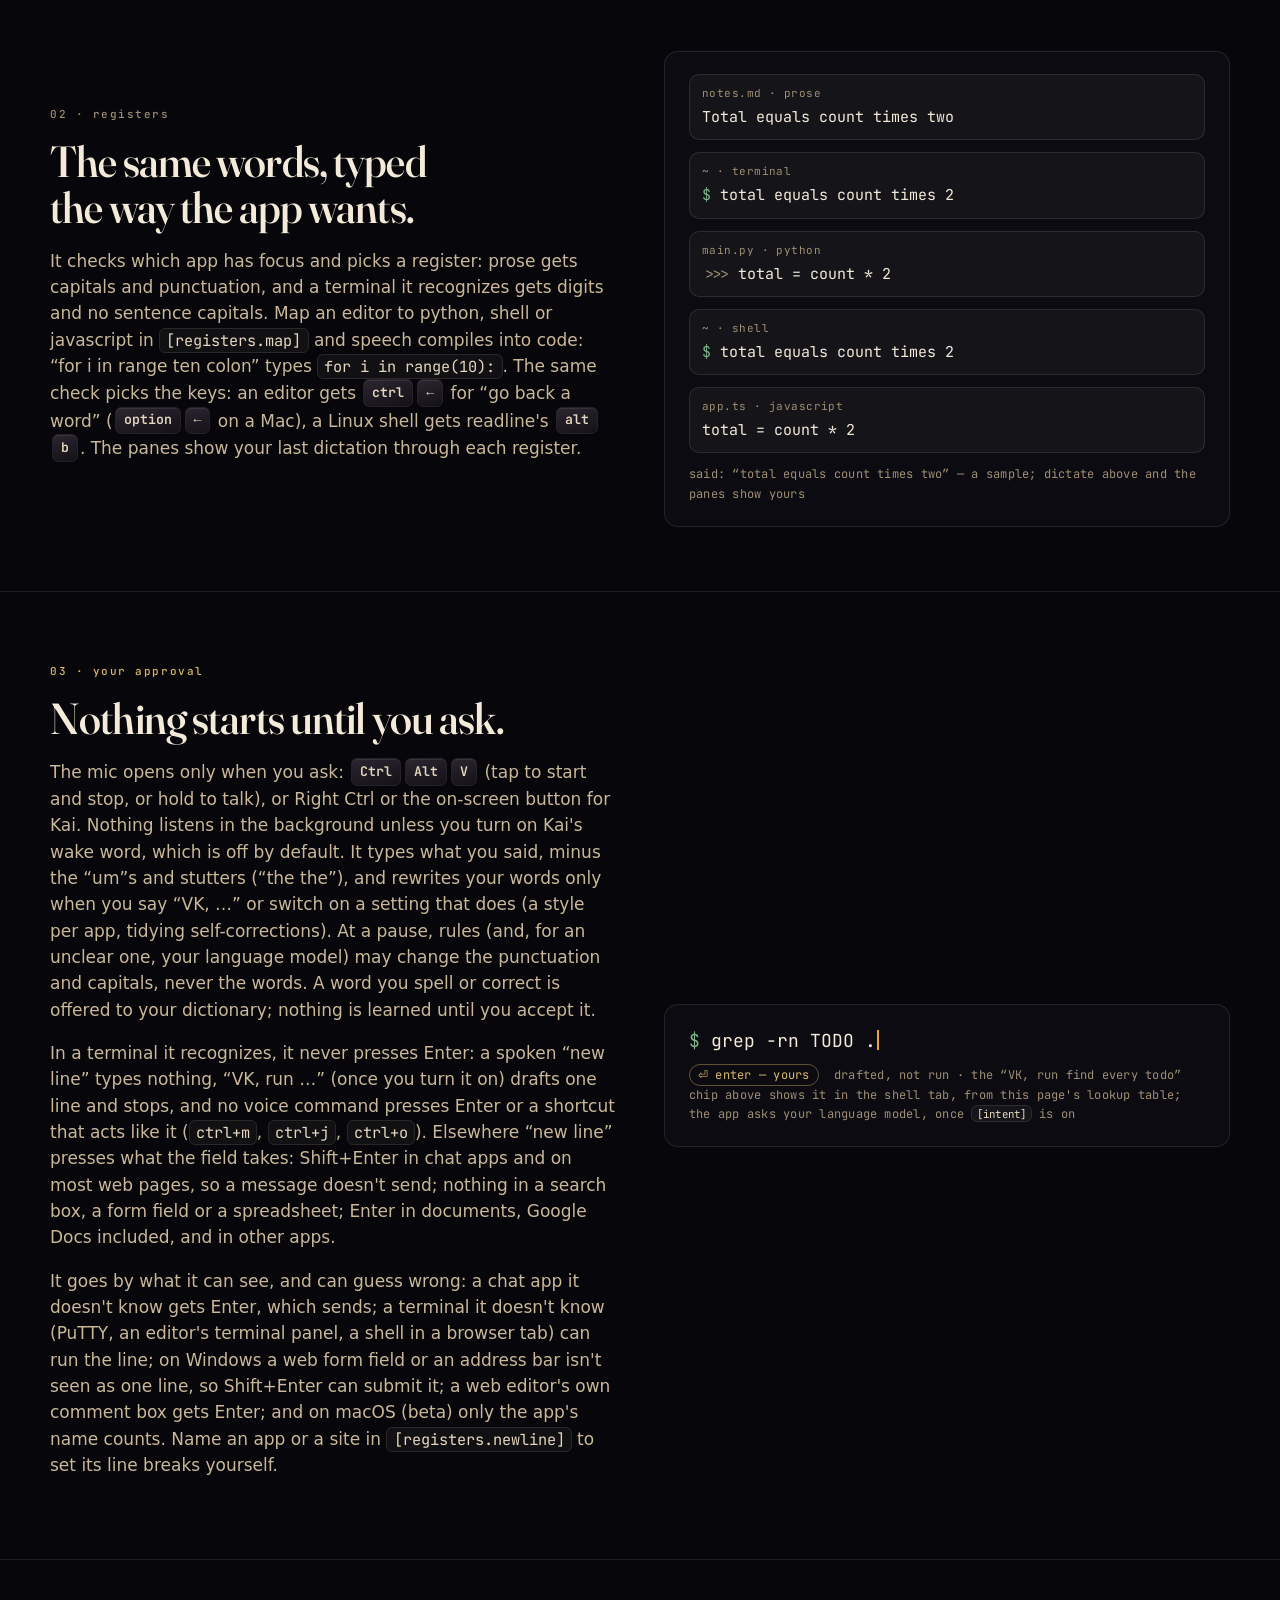
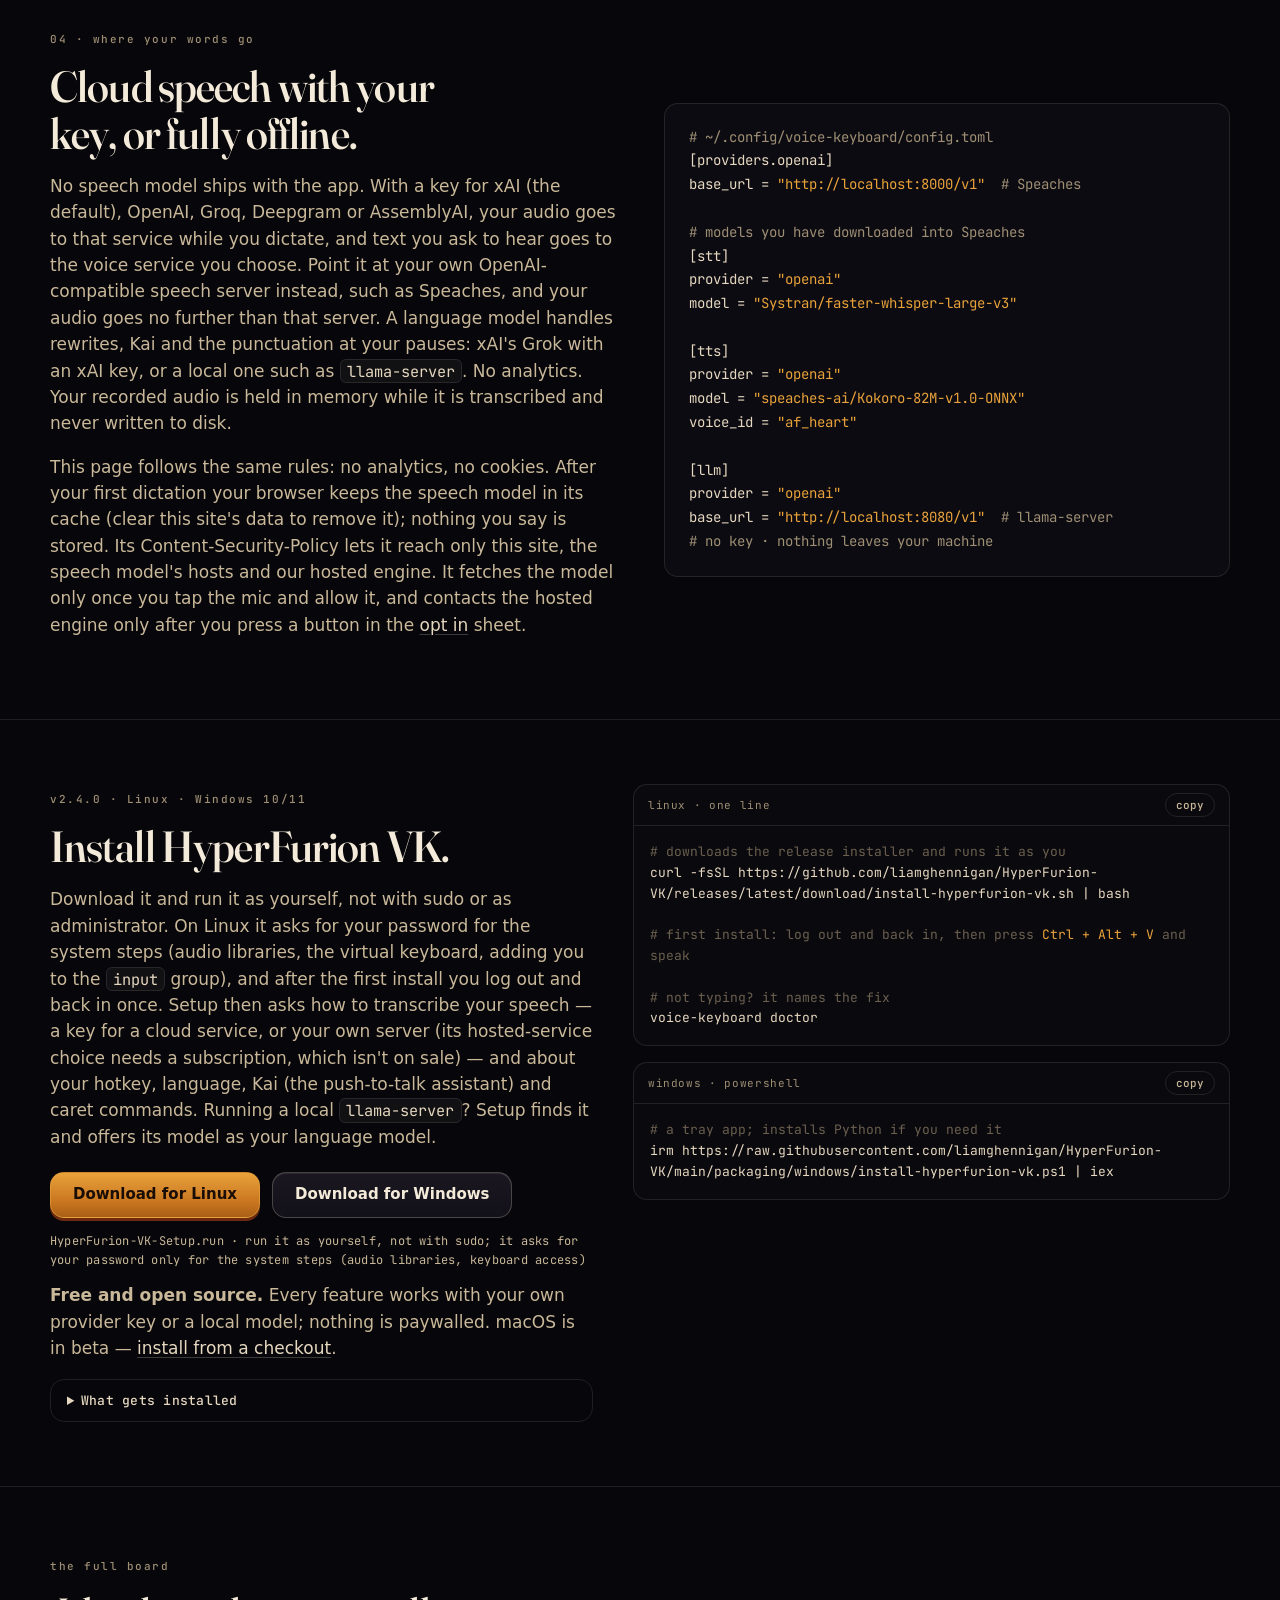
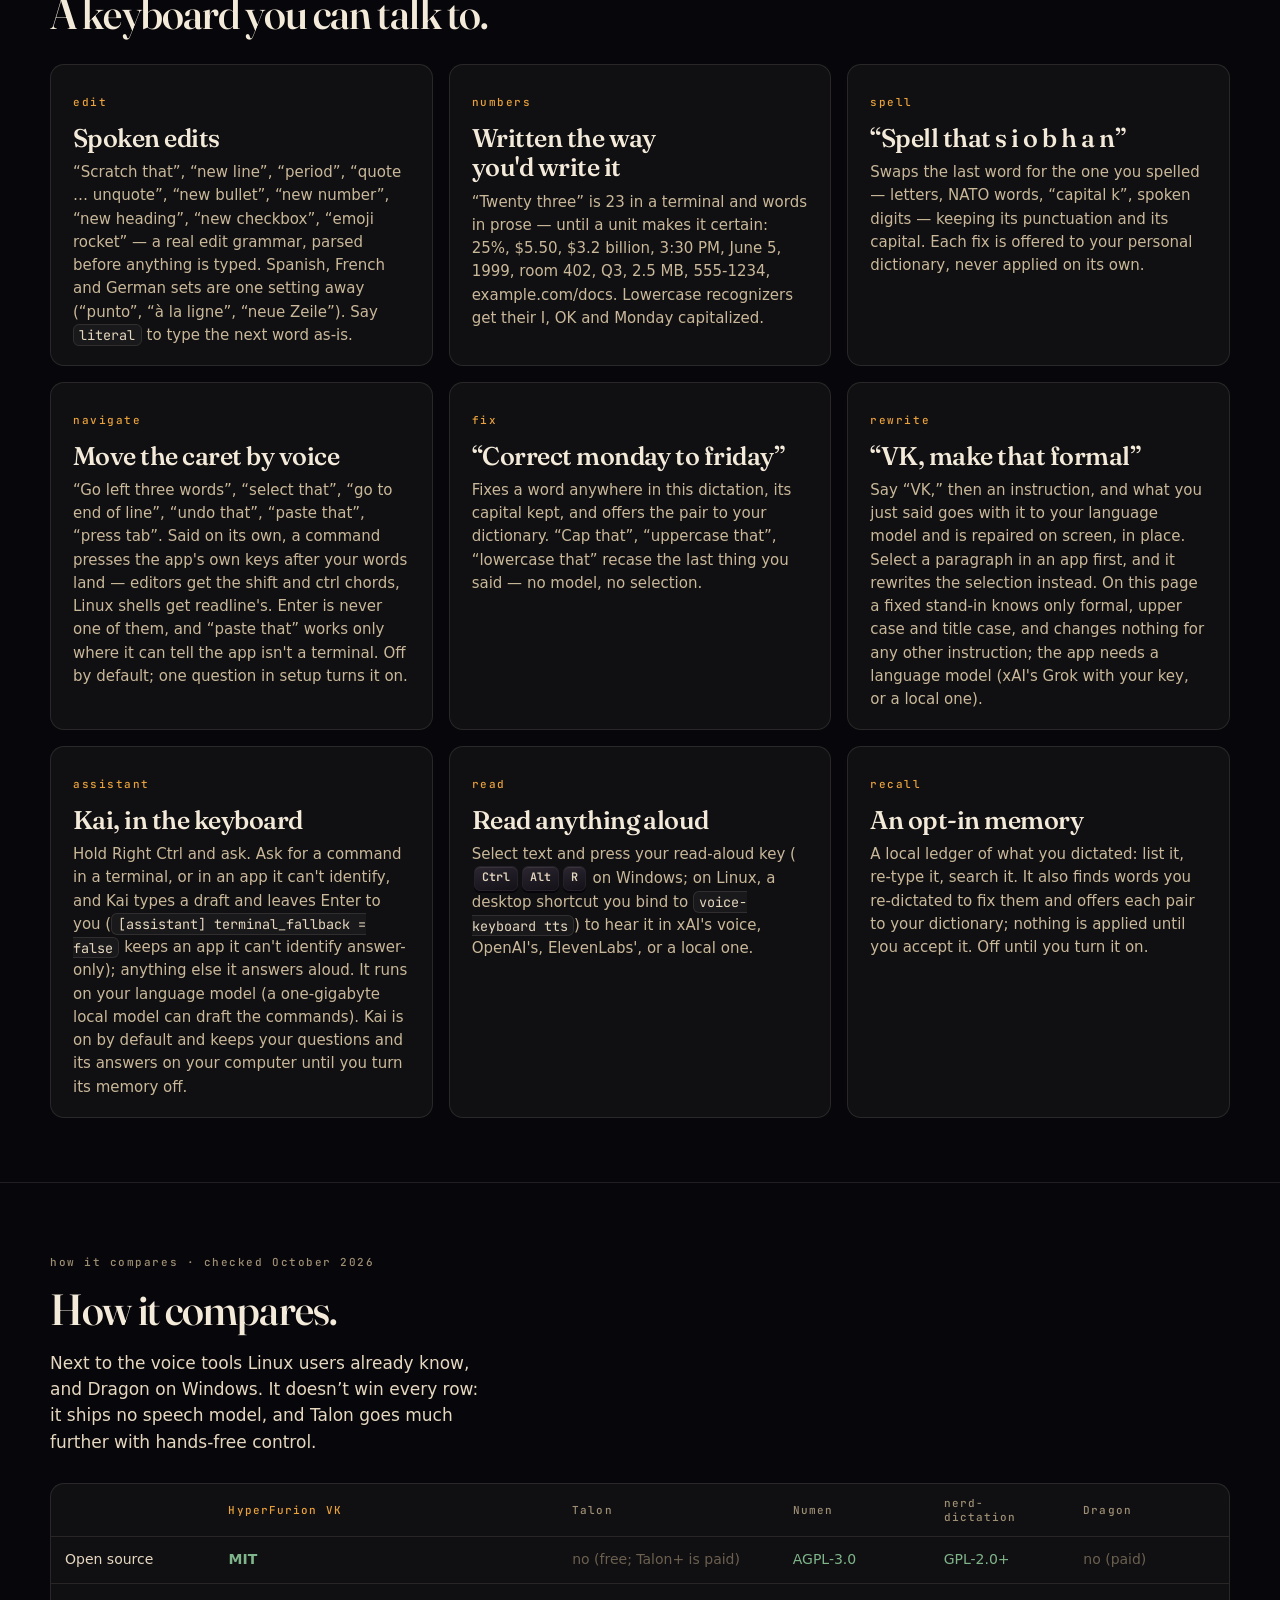
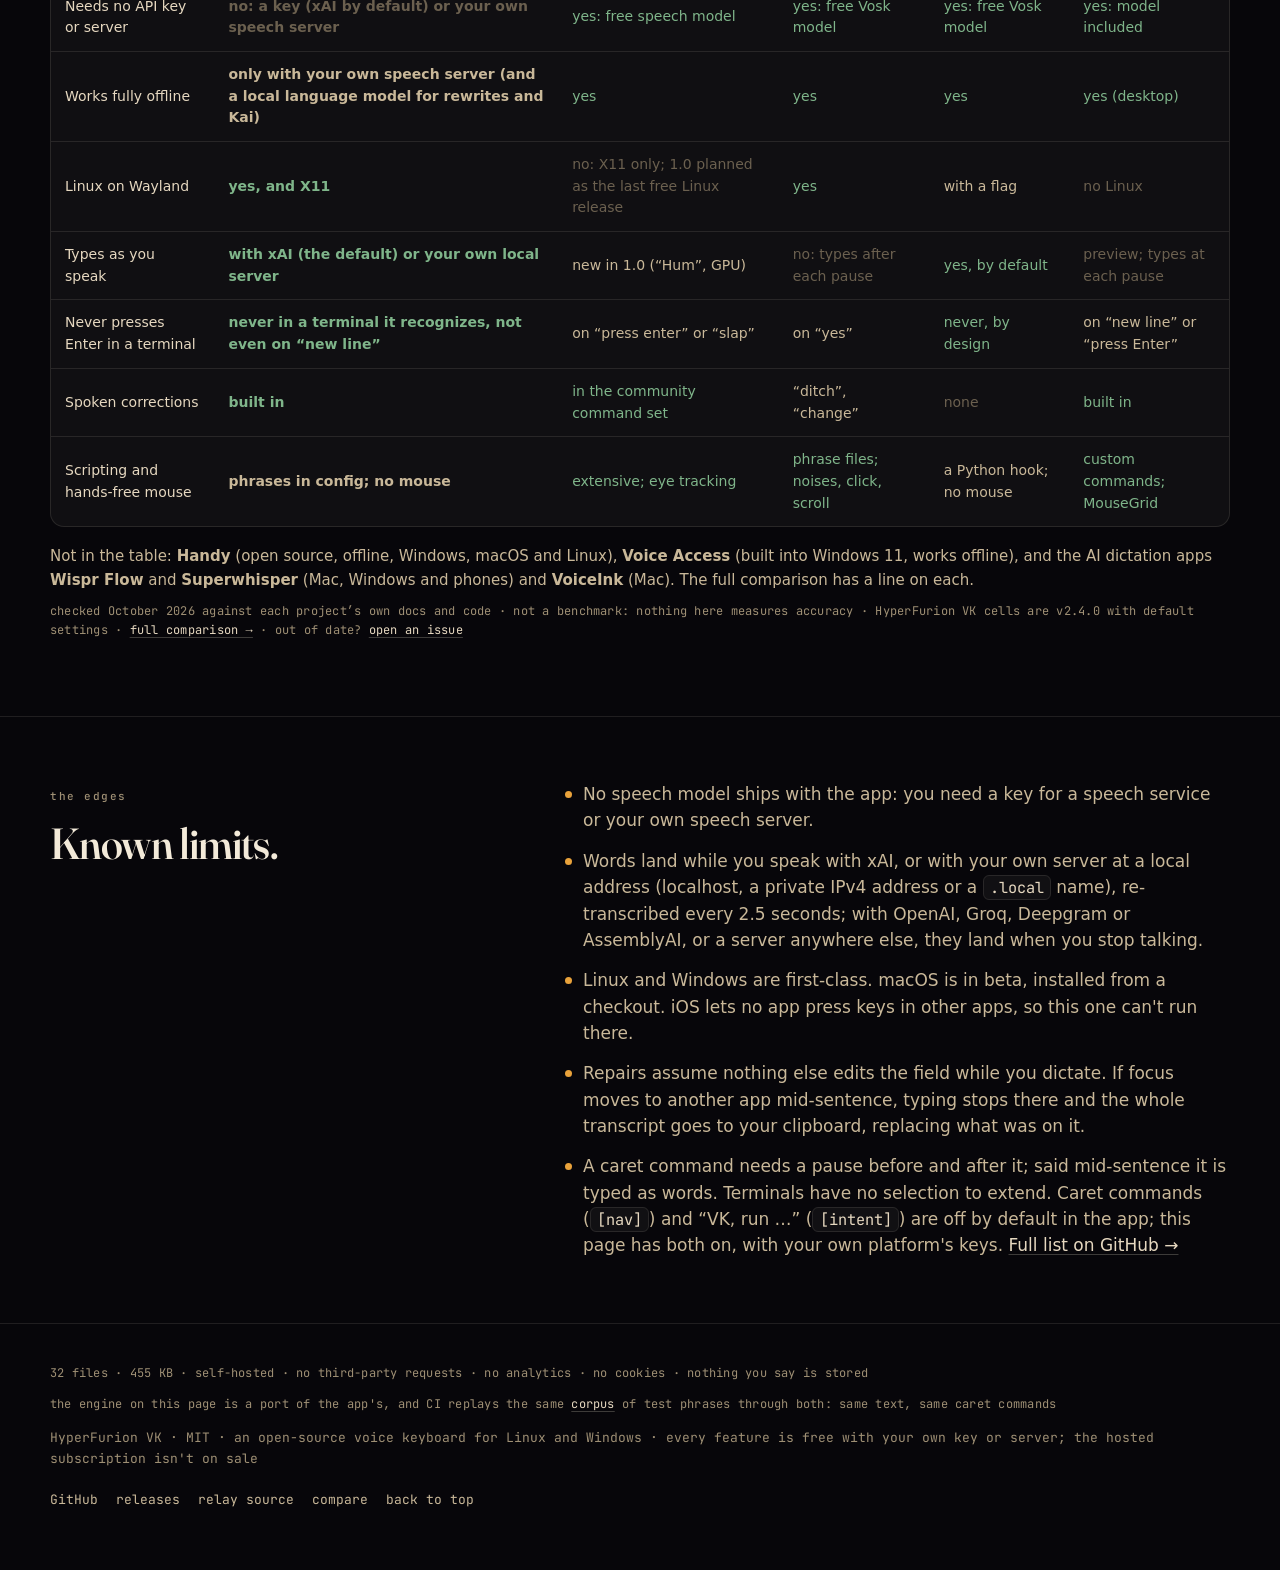
==== commit 5cc7ecff: "WIP checkpoint: README rewritten for 2.4.0; fix round 2 in progress Co-Authored-By: Claude Opus 5.5 " ====
--- a/docs/index.html
+++ b/docs/index.html
@@ -4,7 +4,7 @@
   <meta charset="utf-8" />
   <meta name="viewport" content="width=device-width, initial-scale=1" />
   <!-- The policy below lets this page talk to its own origin, fetch the
-       speech model and its runtime once the mic is tapped, and reach the
+       speech model and its runtime once you tap the mic and allow it, and reach the
        opt-in relay. Nothing else. A browser's own speech service, which the
        page offers by name only when the model can't run, is the browser's
        connection, not the page's, so no page policy governs it; the page
@@ -31,7 +31,7 @@
     "license": "https://opensource.org/licenses/MIT",
     "url": "https://liamghennigan.github.io/HyperFurion-VK/",
     "downloadUrl": "https://github.com/liamghennigan/HyperFurion-VK/releases/latest",
-    "description": "A system-wide voice keyboard for Linux and Windows. Press Ctrl+Alt+V and your words type into the focused app while you speak, repairing themselves in place. A spoken edit grammar, per-app formatting with code registers you map, a wake-word rewrite through your language model, read-aloud for a selection, and a push-to-talk assistant. No speech model ships with it: it uses a cloud speech service with your key (xAI by default) or your own offline speech server.",
+    "description": "A system-wide voice keyboard for Linux and Windows. Press Ctrl+Alt+V and your words type into the focused app while you speak, repairing themselves in place. A spoken edit grammar, per-app formatting with code registers you map, a spoken “VK, …” rewrite through your language model, read-aloud for a selection, and a push-to-talk assistant. No speech model ships with it: it uses a cloud speech service with your key (xAI by default) or your own offline speech server.",
     "offers": [{ "@type": "Offer", "name": "Open source — bring your own key", "price": "0", "priceCurrency": "USD" }]
   }
   </script>
@@ -115,7 +115,7 @@
             <button class="textbtn" id="autopilot" type="button" aria-pressed="false">watch a scripted demo</button>
           </div>
           <div class="hints" id="hints" aria-label="Things to say"></div>
-          <p class="sigcap stage-note">Speech is recognized in this tab by <a href="https://github.com/moonshine-ai/moonshine" rel="noopener">Moonshine tiny</a> (MIT, Moonshine AI): about 35 MB to download on your first tap (about 62 MB where WebGPU runs it), then kept in your browser's cache. It's a small model, so expect more mishearings than with the app's speech services. Here, words lock when you pause, and caret commands and “VK, run …” are on; in the app those two are off until you turn them on. Nothing you say leaves this tab unless you pick another engine: the hosted one below, or your browser's own, offered only if the model can't run here.</p>
+          <p class="sigcap stage-note">Speech is recognized in this tab by <a href="https://github.com/moonshine-ai/moonshine" rel="noopener">Moonshine tiny</a> (MIT, Moonshine AI): about 35 MB, downloaded once you tap the mic and allow it (about 62 MB where WebGPU runs it), then kept in your browser's cache. It's a small model, so expect more mishearings than with the app's speech services; this page reads its usual mishearings of “VK” and “spell” (“The K”, “Bell”) as those words. Here, words lock when you pause, and caret commands and “VK, run …” are on; in the app those two are off until you turn them on. Nothing you say leaves this tab unless you pick another engine: the hosted one below, or your browser's own, offered only if the model can't run here.</p>
         </div>
       </div>
     </section>
@@ -158,7 +158,7 @@
         <div>
           <span class="eyebrow consent">03 · your approval</span>
           <h2 id="consent-title">Nothing starts until you ask.</h2>
-          <p>The mic opens only when you ask: <kbd>Ctrl</kbd><kbd>Alt</kbd><kbd>V</kbd> (tap to start and stop, or hold to talk), or Right Ctrl or the on-screen button for Kai. Nothing listens in the background unless you turn on the wake word. It types what you said, minus the “um”s, and rewrites your words only when you say “VK, …” or switch on a setting that does (a style per app, tidying self-corrections). A word you spell or correct is offered to your dictionary; nothing is learned until you accept it.</p>
+          <p>The mic opens only when you ask: <kbd>Ctrl</kbd><kbd>Alt</kbd><kbd>V</kbd> (tap to start and stop, or hold to talk), or Right Ctrl or the on-screen button for Kai. Nothing listens in the background unless you turn on Kai's wake word, which is off by default. It types what you said, minus the “um”s and stutters (“the the”), and rewrites your words only when you say “VK, …” or switch on a setting that does (a style per app, tidying self-corrections). At a pause, rules (and, for an unclear one, your language model) may change the punctuation and capitals, never the words. A word you spell or correct is offered to your dictionary; nothing is learned until you accept it.</p>
           <p>In a terminal it recognizes, it never presses Enter: a spoken “new line” types nothing, “VK, run …” (once you turn it on) drafts one line and stops, and no voice command presses Enter or a shortcut that acts like it (<code>ctrl+m</code>, <code>ctrl+j</code>, <code>ctrl+o</code>). Elsewhere “new line” presses what the field takes: Shift+Enter in chat apps and on most web pages, so a message doesn't send; nothing in a search box, a form field or a spreadsheet; Enter in documents, Google Docs included, and in other apps.</p>
           <p>It goes by what it can see, and can guess wrong: a chat app it doesn't know gets Enter, which sends; a terminal it doesn't know (PuTTY, an editor's terminal panel, a shell in a browser tab) can run the line; on Windows a web form field or an address bar isn't seen as one line, so Shift+Enter can submit it; a web editor's own comment box gets Enter; and on macOS (beta) only the app's name counts. Name an app or a site in <code>[registers.newline]</code> to set its line breaks yourself.</p>
         </div>
@@ -174,24 +174,27 @@
         <div>
           <span class="eyebrow">04 · where your words go</span>
           <h2 id="privacy-title">Cloud speech with your key, or fully offline.</h2>
-          <p>No speech model ships with the app. With a key for xAI (the default), OpenAI, Groq, Deepgram or AssemblyAI, your audio goes to that service while you dictate, and text you ask to hear goes to the voice service you choose. Point it at your own OpenAI-compatible server instead (Speaches, whisper.cpp) and your audio stays on your machine. A language model handles rewrites, Kai and the punctuation at your pauses: xAI's Grok with an xAI key, or a local one such as <code>llama-server</code>. No analytics. Audio is held in memory while it is transcribed and never written to disk.</p>
-          <p class="muted">This page follows the same rules: no analytics, no cookies. After your first tap your browser keeps the speech model in its cache (clear this site's data to remove it); nothing you say is stored. Its Content-Security-Policy lets it reach only this site, the speech model's hosts and our hosted engine. It fetches the model only once you tap the mic, and contacts the hosted engine only after you press a button in the <button class="linkbtn" id="relay" type="button">opt in</button> sheet.</p>
+          <p>No speech model ships with the app. With a key for xAI (the default), OpenAI, Groq, Deepgram or AssemblyAI, your audio goes to that service while you dictate, and text you ask to hear goes to the voice service you choose. Point it at your own OpenAI-compatible speech server instead, such as Speaches, and your audio goes no further than that server. A language model handles rewrites, Kai and the punctuation at your pauses: xAI's Grok with an xAI key, or a local one such as <code>llama-server</code>. No analytics. Your recorded audio is held in memory while it is transcribed and never written to disk.</p>
+          <p class="muted">This page follows the same rules: no analytics, no cookies. After your first dictation your browser keeps the speech model in its cache (clear this site's data to remove it); nothing you say is stored. Its Content-Security-Policy lets it reach only this site, the speech model's hosts and our hosted engine. It fetches the model only once you tap the mic and allow it, and contacts the hosted engine only after you press a button in the <button class="linkbtn" id="relay" type="button">opt in</button> sheet.</p>
         </div>
         <figure class="fig">
           <pre class="conf"><span class="c"># ~/.config/voice-keyboard/config.toml</span>
 [providers.openai]
-base_url = <span class="s">"http://localhost:8000/v1"</span>  <span class="c"># your speech server</span>
-
+base_url = <span class="s">"http://localhost:8000/v1"</span>  <span class="c"># Speaches</span>
+
+<span class="c"># models you have downloaded into Speaches</span>
 [stt]
 provider = <span class="s">"openai"</span>
-<span class="c"># model = "Systran/faster-whisper-large-v3"  # your server's model id</span>
+model = <span class="s">"Systran/faster-whisper-large-v3"</span>
 
 [tts]
 provider = <span class="s">"openai"</span>
+model = <span class="s">"speaches-ai/Kokoro-82M-v1.0-ONNX"</span>
+voice_id = <span class="s">"af_heart"</span>
 
 [llm]
 provider = <span class="s">"openai"</span>
-base_url = <span class="s">"http://localhost:8080/v1"</span>  <span class="c"># e.g. llama-server</span>
+base_url = <span class="s">"http://localhost:8080/v1"</span>  <span class="c"># llama-server</span>
 <span class="c"># no key · nothing leaves your machine</span></pre>
         </figure>
       </div>
@@ -203,7 +206,7 @@
         <div class="install-copy">
           <span class="eyebrow">v2.4.0 · Linux · Windows 10/11</span>
           <h2 id="install-title">Install HyperFurion VK.</h2>
-          <p>Download it and run it as yourself, not with sudo or as administrator. On Linux it asks for your password for the system steps (audio libraries, the virtual keyboard, adding you to the <code>input</code> group), and after the first install you log out and back in once. Setup then asks how to transcribe your speech — a key for a cloud service, or your own server — and about your hotkey, language, Kai (the push-to-talk assistant) and caret commands. Running a local <code>llama-server</code>? Setup finds it and offers its model as your language model.</p>
+          <p>Download it and run it as yourself, not with sudo or as administrator. On Linux it asks for your password for the system steps (audio libraries, the virtual keyboard, adding you to the <code>input</code> group), and after the first install you log out and back in once. Setup then asks how to transcribe your speech — a key for a cloud service, or your own server (its hosted-service choice needs a subscription, which isn't on sale) — and about your hotkey, language, Kai (the push-to-talk assistant) and caret commands. Running a local <code>llama-server</code>? Setup finds it and offers its model as your language model.</p>
           <div class="actions">
             <a class="btn primary" id="dl-primary" href="https://github.com/liamghennigan/HyperFurion-VK/releases/latest/download/HyperFurion-VK-Setup.run" download rel="noopener">Download for Linux</a>
             <a class="btn" id="dl-secondary" href="https://github.com/liamghennigan/HyperFurion-VK/releases/latest/download/HyperFurion-VK-Setup.cmd" download rel="noopener">Download for Windows</a>
@@ -213,8 +216,8 @@
           <details class="disclosure">
             <summary>What gets installed</summary>
             <ul>
-              <li><strong>Linux:</strong> a Python package in <code>~/.local/share/voice-keyboard-venv</code>, the <code>voice-keyboard</code> CLI, a systemd user service, a GNOME Shell overlay extension (45–50), audio and clipboard libraries from your package manager, and the <code>uinput</code> rule for the virtual keyboard. It adds you to the <code>input</code> group, which the global hotkey needs; that group can read every keyboard and mouse.</li>
-              <li><strong>Windows 10/11:</strong> a tray app with a native overlay and an on-screen Kai button. Installs Python for you if needed. Press <kbd>Ctrl</kbd><kbd>Alt</kbd><kbd>V</kbd> in any app; <kbd>Ctrl</kbd><kbd>Alt</kbd><kbd>R</kbd> reads a selection aloud.</li>
+              <li><strong>Linux:</strong> a Python package in <code>~/.local/share/voice-keyboard-venv</code>, the <code>voice-keyboard</code> CLI, a systemd user service that starts it when you log in, a GNOME Shell overlay extension (45–50), audio and clipboard libraries from your package manager, and the <code>uinput</code> rule for the virtual keyboard. It adds you to the <code>input</code> group, which the global hotkey needs; that group can read every keyboard and mouse.</li>
+              <li><strong>Windows 10/11:</strong> a tray app with a native overlay and an on-screen Kai button. Installs Python for you if needed. It starts with Windows; turn that off with “Start with Windows” in the tray menu. Press <kbd>Ctrl</kbd><kbd>Alt</kbd><kbd>V</kbd> in any app; <kbd>Ctrl</kbd><kbd>Alt</kbd><kbd>R</kbd> reads a selection aloud.</li>
               <li><strong>Config:</strong> <code>~/.config/voice-keyboard/config.toml</code> on Linux, mode 600. On Linux, and in classic Windows edit boxes, a password field forces the verbatim register and is never written to the history.</li>
             </ul>
           </details>
@@ -248,12 +251,12 @@
           <article class="feature"><small>edit</small><h3>Spoken edits</h3><p>“Scratch that”, “new line”, “period”, “quote … unquote”, “new bullet”, “new number”, “new heading”, “new checkbox”, “emoji rocket” — a real edit grammar, parsed before anything is typed. Spanish, French and German sets are one setting away (“punto”, “à la ligne”, “neue Zeile”). Say <code>literal</code> to type the next word as-is.</p></article>
           <article class="feature"><small>numbers</small><h3>Written the way you'd write it</h3><p>“Twenty three” is 23 in a terminal and words in prose — until a unit makes it certain: 25%, $5.50, $3.2 billion, 3:30 PM, June 5, 1999, room 402, Q3, 2.5 MB, 555-1234, example.com/docs. Lowercase recognizers get their I, OK and Monday capitalized.</p></article>
           <article class="feature"><small>spell</small><h3>“Spell that s i o b h a n”</h3><p>Swaps the last word for the one you spelled — letters, NATO words, “capital k”, spoken digits — keeping its punctuation and its capital. Each fix is offered to your personal dictionary, never applied on its own.</p></article>
-          <article class="feature"><small>navigate</small><h3>Move the caret by voice</h3><p>“Go left three words”, “select that”, “go to end of line”, “undo that”, “paste that”, “press tab”. Said on its own, a command presses the app's own keys after your words land — editors get the shift and ctrl chords, Linux shells get readline's. Enter is never one of them, and a terminal never gets a paste. Off by default; one question in setup turns it on.</p></article>
+          <article class="feature"><small>navigate</small><h3>Move the caret by voice</h3><p>“Go left three words”, “select that”, “go to end of line”, “undo that”, “paste that”, “press tab”. Said on its own, a command presses the app's own keys after your words land — editors get the shift and ctrl chords, Linux shells get readline's. Enter is never one of them, and “paste that” works only where it can tell the app isn't a terminal. Off by default; one question in setup turns it on.</p></article>
           <article class="feature"><small>fix</small><h3>“Correct monday to friday”</h3><p>Fixes a word anywhere in this dictation, its capital kept, and offers the pair to your dictionary. “Cap that”, “uppercase that”, “lowercase that” recase the last thing you said — no model, no selection.</p></article>
-          <article class="feature"><small>rewrite</small><h3>“VK, make that formal”</h3><p>The wake word sends what you just said, with your instruction, to your language model and repairs it on screen, in place. Select a paragraph in an app first, and it rewrites the selection instead. On this page a fixed stand-in does the rewriting; the app needs a language model (xAI's Grok with your key, or a local one).</p></article>
-          <article class="feature"><small>assistant</small><h3>Kai, in the keyboard</h3><p>Hold Right Ctrl and ask. In a terminal Kai drafts a command and leaves Enter to you; anywhere else it answers aloud. It runs on your language model (a one-gigabyte local model can draft the commands). Kai is on by default and keeps your questions and its answers on your computer until you turn its memory off.</p></article>
+          <article class="feature"><small>rewrite</small><h3>“VK, make that formal”</h3><p>Say “VK,” then an instruction, and what you just said goes with it to your language model and is repaired on screen, in place. Select a paragraph in an app first, and it rewrites the selection instead. On this page a fixed stand-in knows only formal, upper case and title case, and changes nothing for any other instruction; the app needs a language model (xAI's Grok with your key, or a local one).</p></article>
+          <article class="feature"><small>assistant</small><h3>Kai, in the keyboard</h3><p>Hold Right Ctrl and ask. Ask for a command in a terminal, or in an app it can't identify, and Kai types a draft and leaves Enter to you (<code>[assistant] terminal_fallback = false</code> keeps an app it can't identify answer-only); anything else it answers aloud. It runs on your language model (a one-gigabyte local model can draft the commands). Kai is on by default and keeps your questions and its answers on your computer until you turn its memory off.</p></article>
           <article class="feature"><small>read</small><h3>Read anything aloud</h3><p>Select text and press your read-aloud key (<kbd>Ctrl</kbd><kbd>Alt</kbd><kbd>R</kbd> on Windows; on Linux, a desktop shortcut you bind to <code>voice-keyboard tts</code>) to hear it in xAI's voice, OpenAI's, ElevenLabs', or a local one.</p></article>
-          <article class="feature"><small>recall</small><h3>An opt-in memory</h3><p>A local ledger of what you dictated: list it, re-type it, search it. It also mines your corrections to learn your vocabulary. Off until you turn it on.</p></article>
+          <article class="feature"><small>recall</small><h3>An opt-in memory</h3><p>A local ledger of what you dictated: list it, re-type it, search it. It also finds words you re-dictated to fix them and offers each pair to your dictionary; nothing is applied until you accept it. Off until you turn it on.</p></article>
         </div>
       </div>
     </section>
@@ -270,9 +273,9 @@
             <tbody>
               <tr><th scope="row">Open source</th><td class="yes">MIT</td><td class="no">no (free; Talon+ is paid)</td><td class="yes">AGPL-3.0</td><td class="yes">GPL-2.0+</td><td class="no">no (paid)</td></tr>
               <tr><th scope="row">Needs no API key or server</th><td class="no">no: a key (xAI by default) or your own speech server</td><td class="yes">yes: free speech model</td><td class="yes">yes: free Vosk model</td><td class="yes">yes: free Vosk model</td><td class="yes">yes: model included</td></tr>
-              <tr><th scope="row">Works fully offline</th><td class="mid">only with your own speech server</td><td class="yes">yes</td><td class="yes">yes</td><td class="yes">yes</td><td class="yes">yes (desktop)</td></tr>
+              <tr><th scope="row">Works fully offline</th><td class="mid">only with your own speech server (and a local language model for rewrites and Kai)</td><td class="yes">yes</td><td class="yes">yes</td><td class="yes">yes</td><td class="yes">yes (desktop)</td></tr>
               <tr><th scope="row">Linux on Wayland</th><td class="yes">yes, and X11</td><td class="no">no: X11 only; 1.0 planned as the last free Linux release</td><td class="yes">yes</td><td class="mid">with a flag</td><td class="no">no Linux</td></tr>
-              <tr><th scope="row">Types as you speak</th><td class="yes">with xAI (the default) or your own server</td><td class="mid">new in 1.0 (“Hum”, GPU)</td><td class="no">no: types after each pause</td><td class="yes">yes, by default</td><td class="no">preview; types at each pause</td></tr>
+              <tr><th scope="row">Types as you speak</th><td class="yes">with xAI (the default) or your own local server</td><td class="mid">new in 1.0 (“Hum”, GPU)</td><td class="no">no: types after each pause</td><td class="yes">yes, by default</td><td class="no">preview; types at each pause</td></tr>
               <tr><th scope="row">Never presses Enter in a terminal</th><td class="yes">never in a terminal it recognizes, not even on “new line”</td><td class="mid">on “press enter” or “slap”</td><td class="mid">on “yes”</td><td class="yes">never, by design</td><td class="mid">on “new line” or “press Enter”</td></tr>
               <tr><th scope="row">Spoken corrections</th><td class="yes">built in</td><td class="yes">in the community command set</td><td class="mid">“ditch”, “change”</td><td class="no">none</td><td class="yes">built in</td></tr>
               <tr><th scope="row">Scripting and hands-free mouse</th><td class="mid">phrases in config; no mouse</td><td class="yes">extensive; eye tracking</td><td class="yes">phrase files; noises, click, scroll</td><td class="mid">a Python hook; no mouse</td><td class="yes">custom commands; MouseGrid</td></tr>
@@ -290,9 +293,9 @@
         <div><span class="eyebrow">the edges</span><h2 id="honest-title">Known limits.</h2></div>
         <ul class="edges">
           <li>No speech model ships with the app: you need a key for a speech service or your own speech server.</li>
-          <li>Words land while you speak with xAI or your own server (re-transcribed every 2.5 seconds); with OpenAI, Groq, Deepgram or AssemblyAI they land when you stop talking.</li>
+          <li>Words land while you speak with xAI, or with your own server at a local address (localhost, a private IPv4 address or a <code>.local</code> name), re-transcribed every 2.5 seconds; with OpenAI, Groq, Deepgram or AssemblyAI, or a server anywhere else, they land when you stop talking.</li>
           <li>Linux and Windows are first-class. macOS is in beta, installed from a checkout. iOS lets no app press keys in other apps, so this one can't run there.</li>
-          <li>Repairs assume nothing else edits the field while you dictate. If focus moves to another app mid-sentence, typing stops and the rest goes to your clipboard.</li>
+          <li>Repairs assume nothing else edits the field while you dictate. If focus moves to another app mid-sentence, typing stops there and the whole transcript goes to your clipboard, replacing what was on it.</li>
           <li>A caret command needs a pause before and after it; said mid-sentence it is typed as words. Terminals have no selection to extend. Caret commands (<code>[nav]</code>) and “VK, run …” (<code>[intent]</code>) are off by default in the app; this page has both on, with your own platform's keys. <a href="https://github.com/liamghennigan/HyperFurion-VK#limitations" rel="noopener">Full list on GitHub →</a></li>
         </ul>
       </div>
@@ -319,7 +322,7 @@
 
   <dialog class="sheet" id="relay-sheet" aria-labelledby="relay-title">
     <h3 id="relay-title">Use the hosted engine</h3>
-    <p>By default this page recognizes speech with the model in this tab, and none of your audio leaves it. Nothing in this sheet sends anything until you press a button here: “check the relay” asks <code>api.hyperfurion.com</code>, our relay, whether the hosted demo is up. After that, the switch sends your <strong>next dictation's audio</strong> through the relay to xAI's speech engine, the way the app sends audio to a provider you configure, then switches itself off; “ask” sends your question to xAI's Grok; “hear it” has xAI's voice read the answer aloud. The relay keeps no audio and no text, and counts each IP address's requests per day to share a small daily budget. The footer counts every request.</p>
+    <p>By default this page recognizes speech with the model in this tab, and none of your audio leaves it. Nothing in this sheet sends anything until you press a button here: “check the relay” asks <code>api.hyperfurion.com</code>, our relay, whether the hosted demo is up. After that, the switch sends your <strong>next dictation's audio</strong> through the relay to xAI's speech engine, the way the app sends audio to a provider you configure, then switches itself off; “ask” sends your question to xAI's Grok; “hear it” has xAI's voice read the answer aloud. The relay keeps no audio and no text, and counts each IP address's requests per day to share a small daily budget. The page's footer counts each of these as it happens.</p>
     <p class="sigcap" id="relay-status">not checked yet: nothing has been sent</p>
     <button class="btn small" id="relay-check" type="button">check the relay</button>
     <label class="switch"><input type="checkbox" id="relay-arm" disabled /> <span>send my next dictation through xAI via the relay</span></label>
--- a/docs/styles.css
+++ b/docs/styles.css
@@ -38,7 +38,7 @@
 /* ─── base ─────────────────────────────────────────────────────────────── */
 * { box-sizing: border-box; }
 [hidden] { display: none !important; }
-html { scroll-behavior: smooth; -webkit-text-size-adjust: 100%; }
+html { scroll-behavior: smooth; scroll-padding-top: calc(var(--nav-h) + 12px); -webkit-text-size-adjust: 100%; }
 body { margin: 0; background: var(--obsidian-0); color: var(--sand-50); font: 17px/1.55 var(--sans); overflow-x: hidden; font-variant-numeric: tabular-nums; }
 h1, h2, h3 { font-family: var(--serif); font-weight: 500; letter-spacing: -.02em; margin: 0 0 .4em; color: var(--sand-50); text-wrap: balance; }
 h1 { font-size: clamp(42px, 5.6vw, 76px); line-height: .98; font-variation-settings: "opsz" 144, "wght" 560, "SOFT" 30; }
@@ -142,6 +142,15 @@
   .key { padding: 0 0 calc(var(--u) * .1) calc(var(--u) * .12); }
 }
 @media (max-width: 360px) { .key[data-opt] { display: none; } .row:first-child { display: none; } }
+/* a phone: a one-unit key is narrower than "ctrl" at the legend size —
+   smaller mod legends, a one-unit key's legend centered, nothing spills
+   onto the next key */
+@media (max-width: 480px) {
+  .key { overflow: hidden; }
+  .key.mod .legend, .key.edit .legend { font-size: min(8px, calc(var(--u) * .46)); letter-spacing: -.02em; }
+  .key[data-code="ControlRight"], .key[data-code="Delete"] { justify-content: center; padding-left: 0; }
+  .key[data-code="ControlRight"] .legend, .key[data-code="Delete"] .legend { font-size: min(7px, calc(var(--u) * .42)); letter-spacing: -.05em; }
+}
 @media (max-width: 640px) {
   .row:first-child .gap { display: none; }
   .key[data-code^="Arrow"] .legend, .key[data-code="PageUp"] .legend, .key[data-code="PageDown"] .legend, .key[data-code="Home"] .legend, .key[data-code="End"] .legend { font-size: 0; }
@@ -179,6 +188,8 @@
 .recording .caret { animation: blink 1.1s steps(1) infinite; }
 .fwin-instr { font-size: 12px; color: var(--saffron); margin: 6px 0 0; }
 .fwin-status { height: 34px; display: flex; align-items: center; padding: 0 14px; border-top: 1px solid var(--glass-line); font-size: 11px; color: var(--sand-500); white-space: nowrap; overflow: hidden; text-overflow: ellipsis; }
+.fwin-status .msg { min-width: 0; overflow: hidden; white-space: normal; line-height: 1.3; display: -webkit-box; -webkit-box-orient: vertical; -webkit-line-clamp: 2; line-clamp: 2; }
+.fwin-status .yours { flex: none; white-space: nowrap; }
 .fwin-status.live { color: var(--live); }
 .fwin-status.sim { color: var(--saffron); }
 .fwin-status.err { color: var(--rec); }
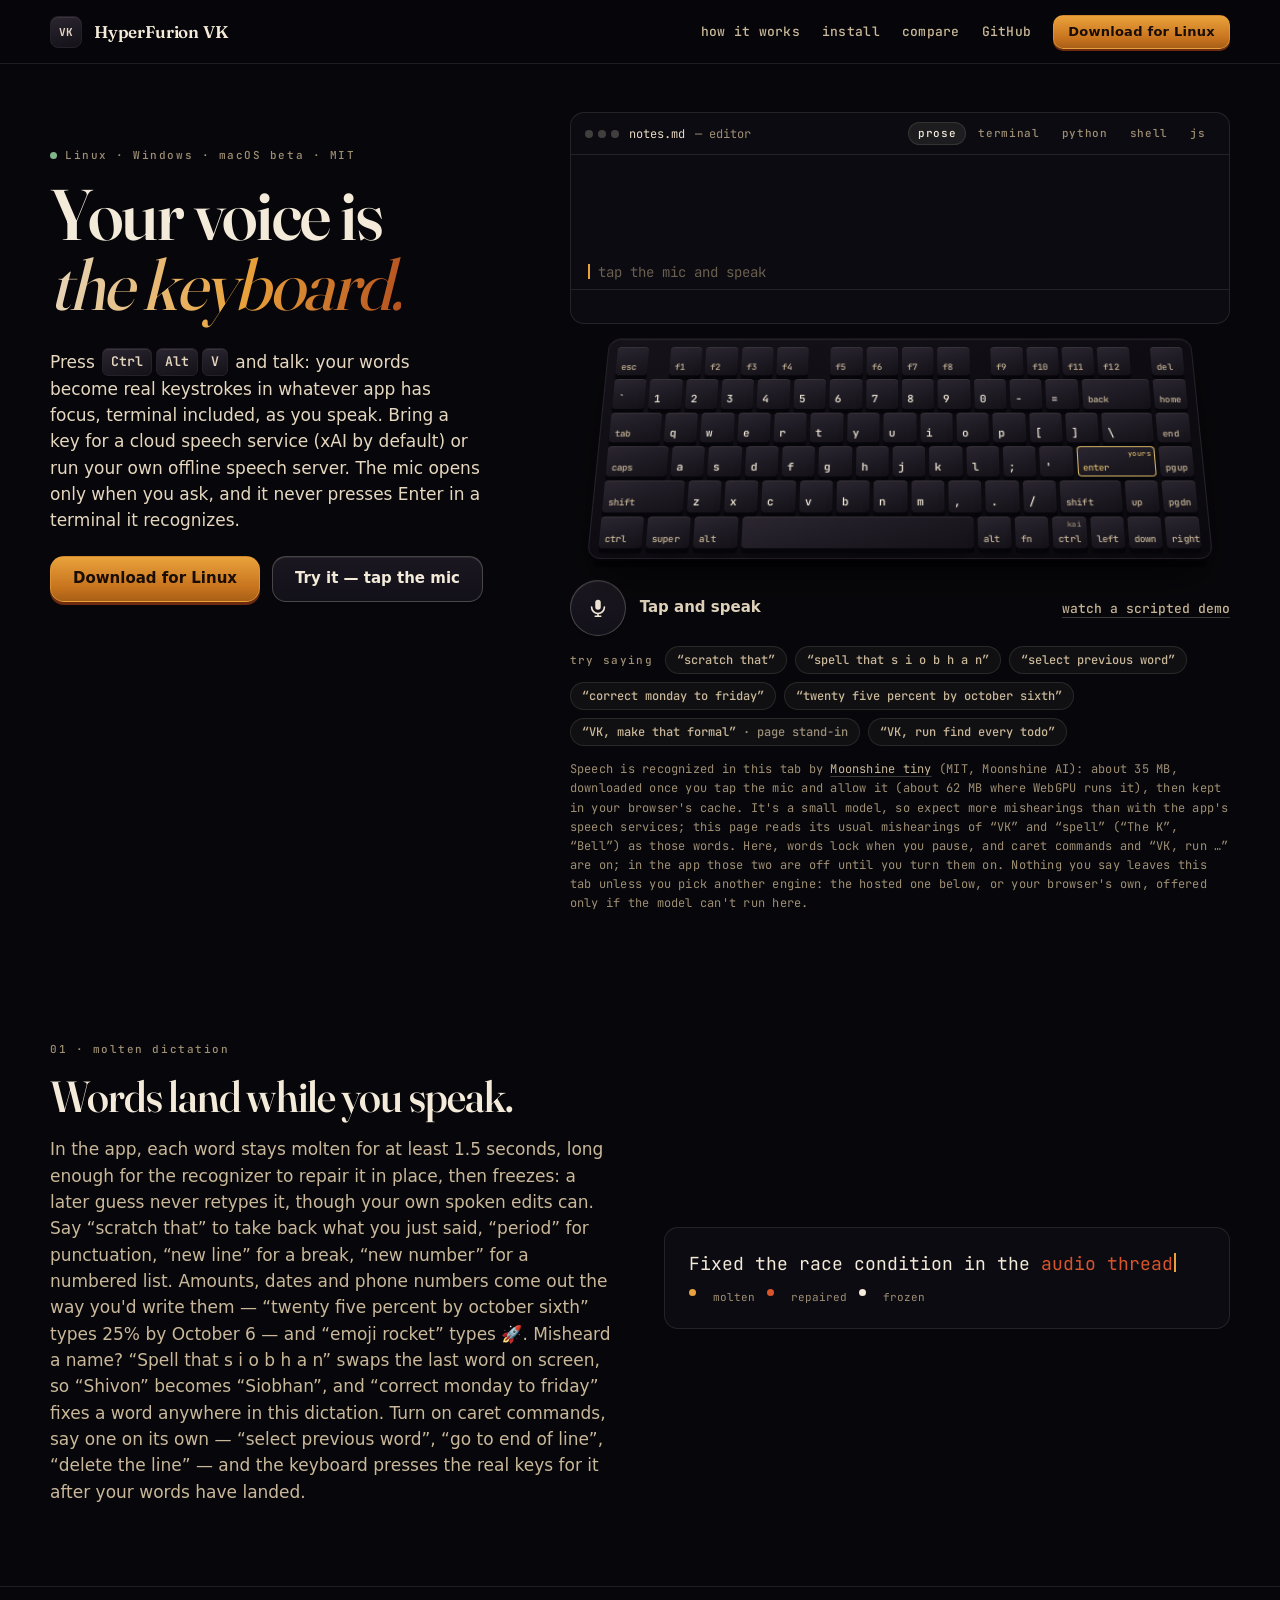
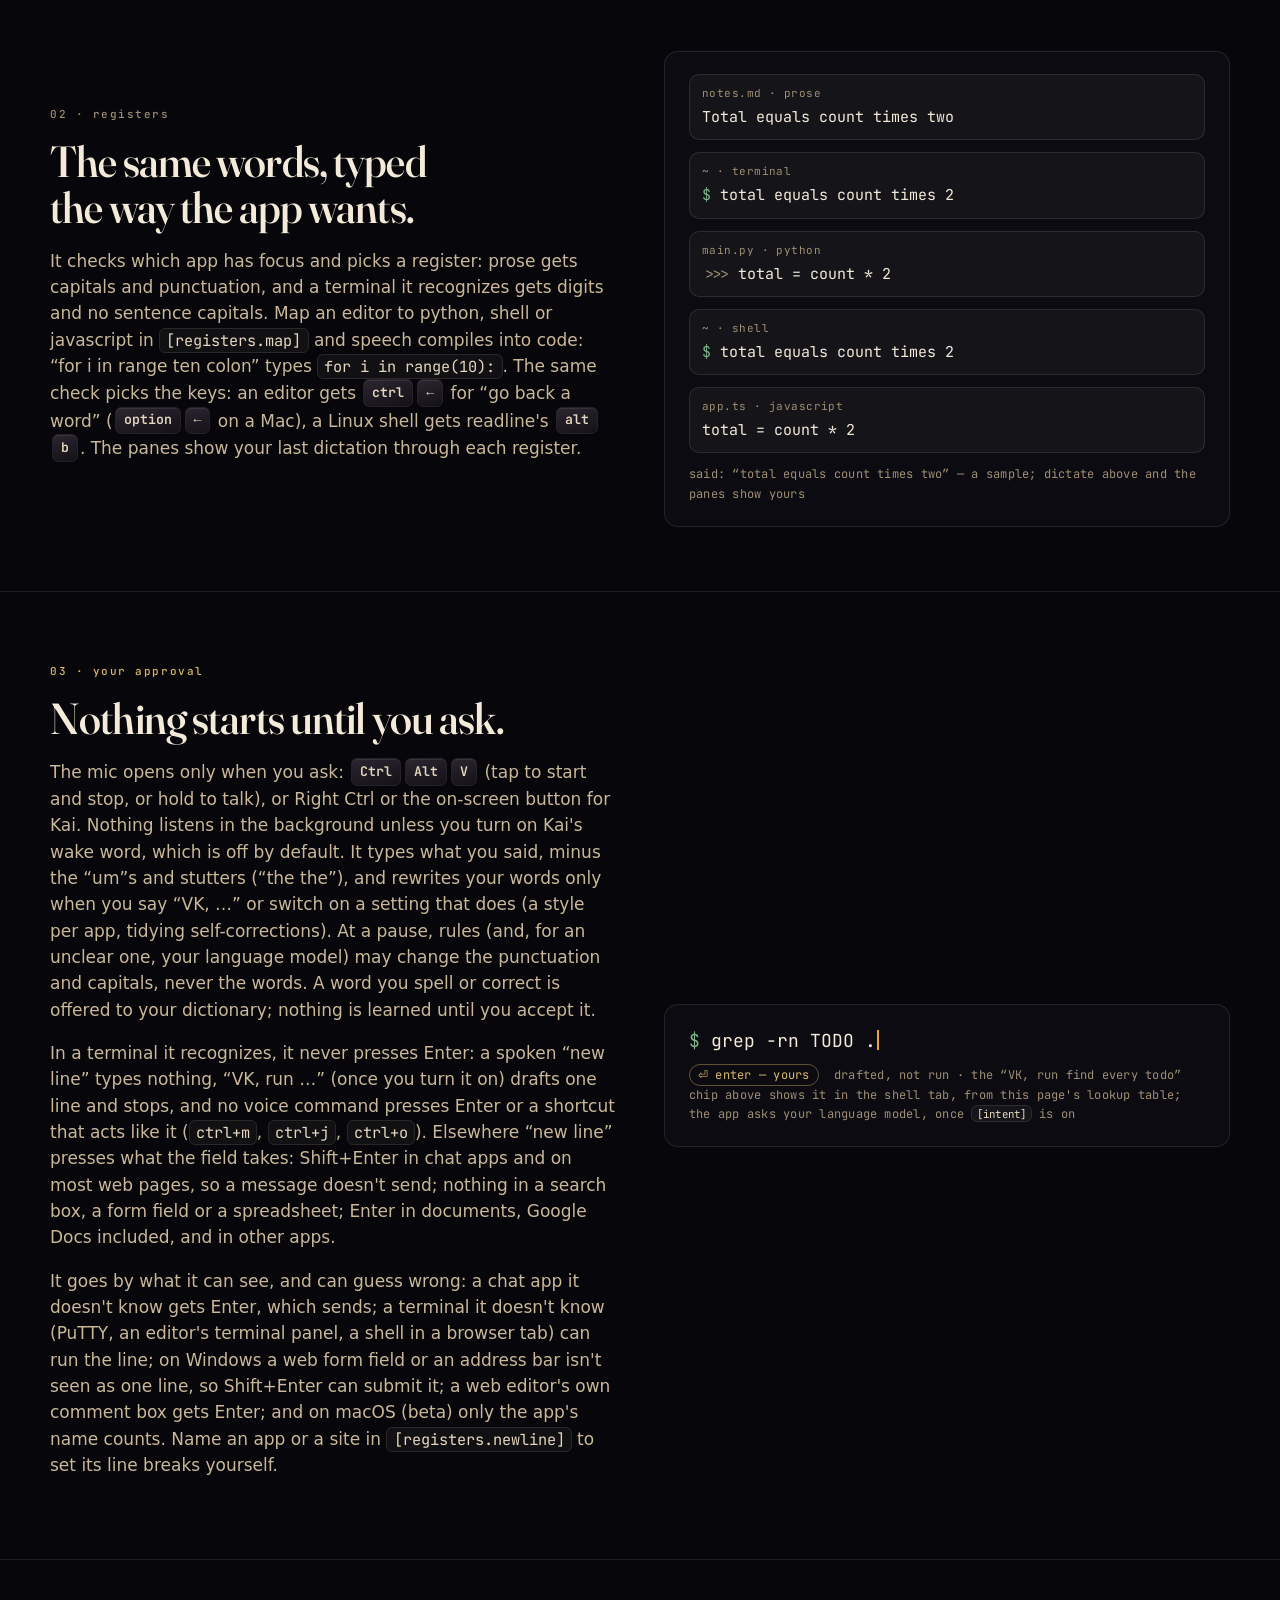
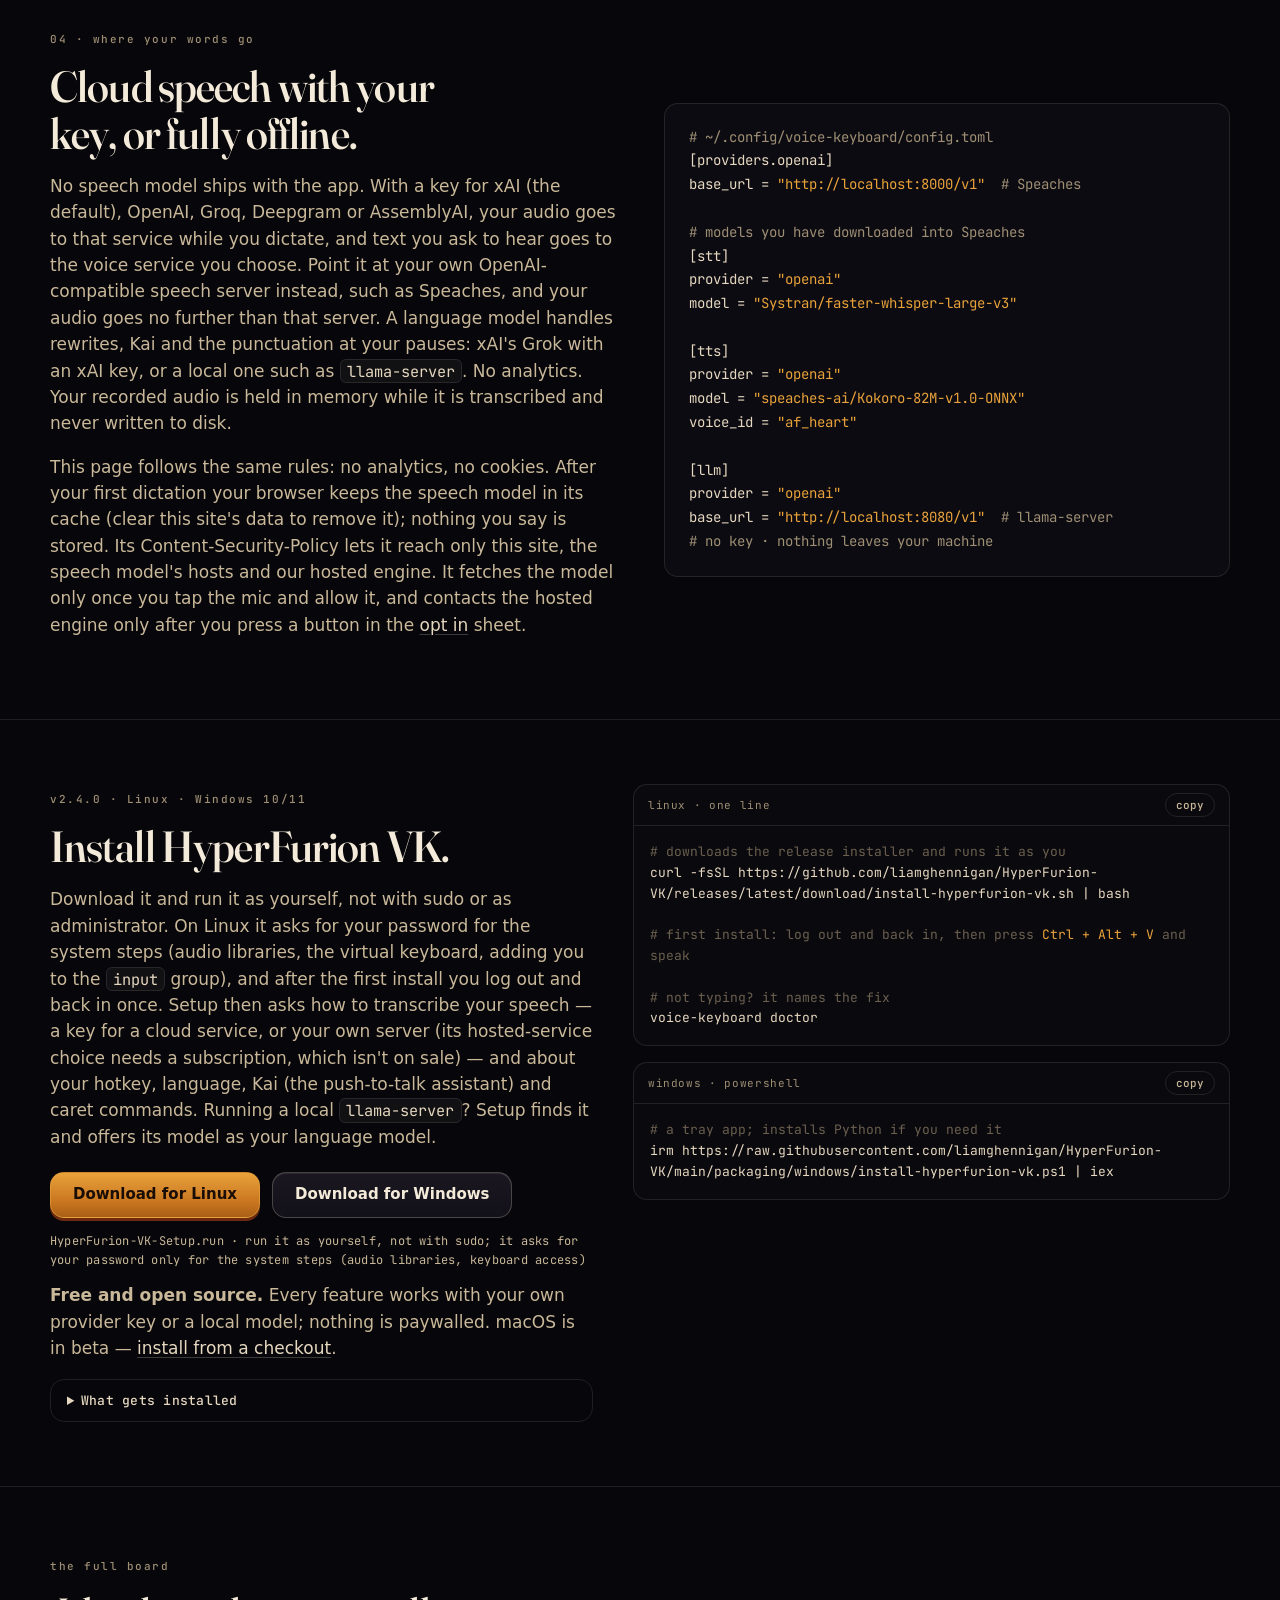
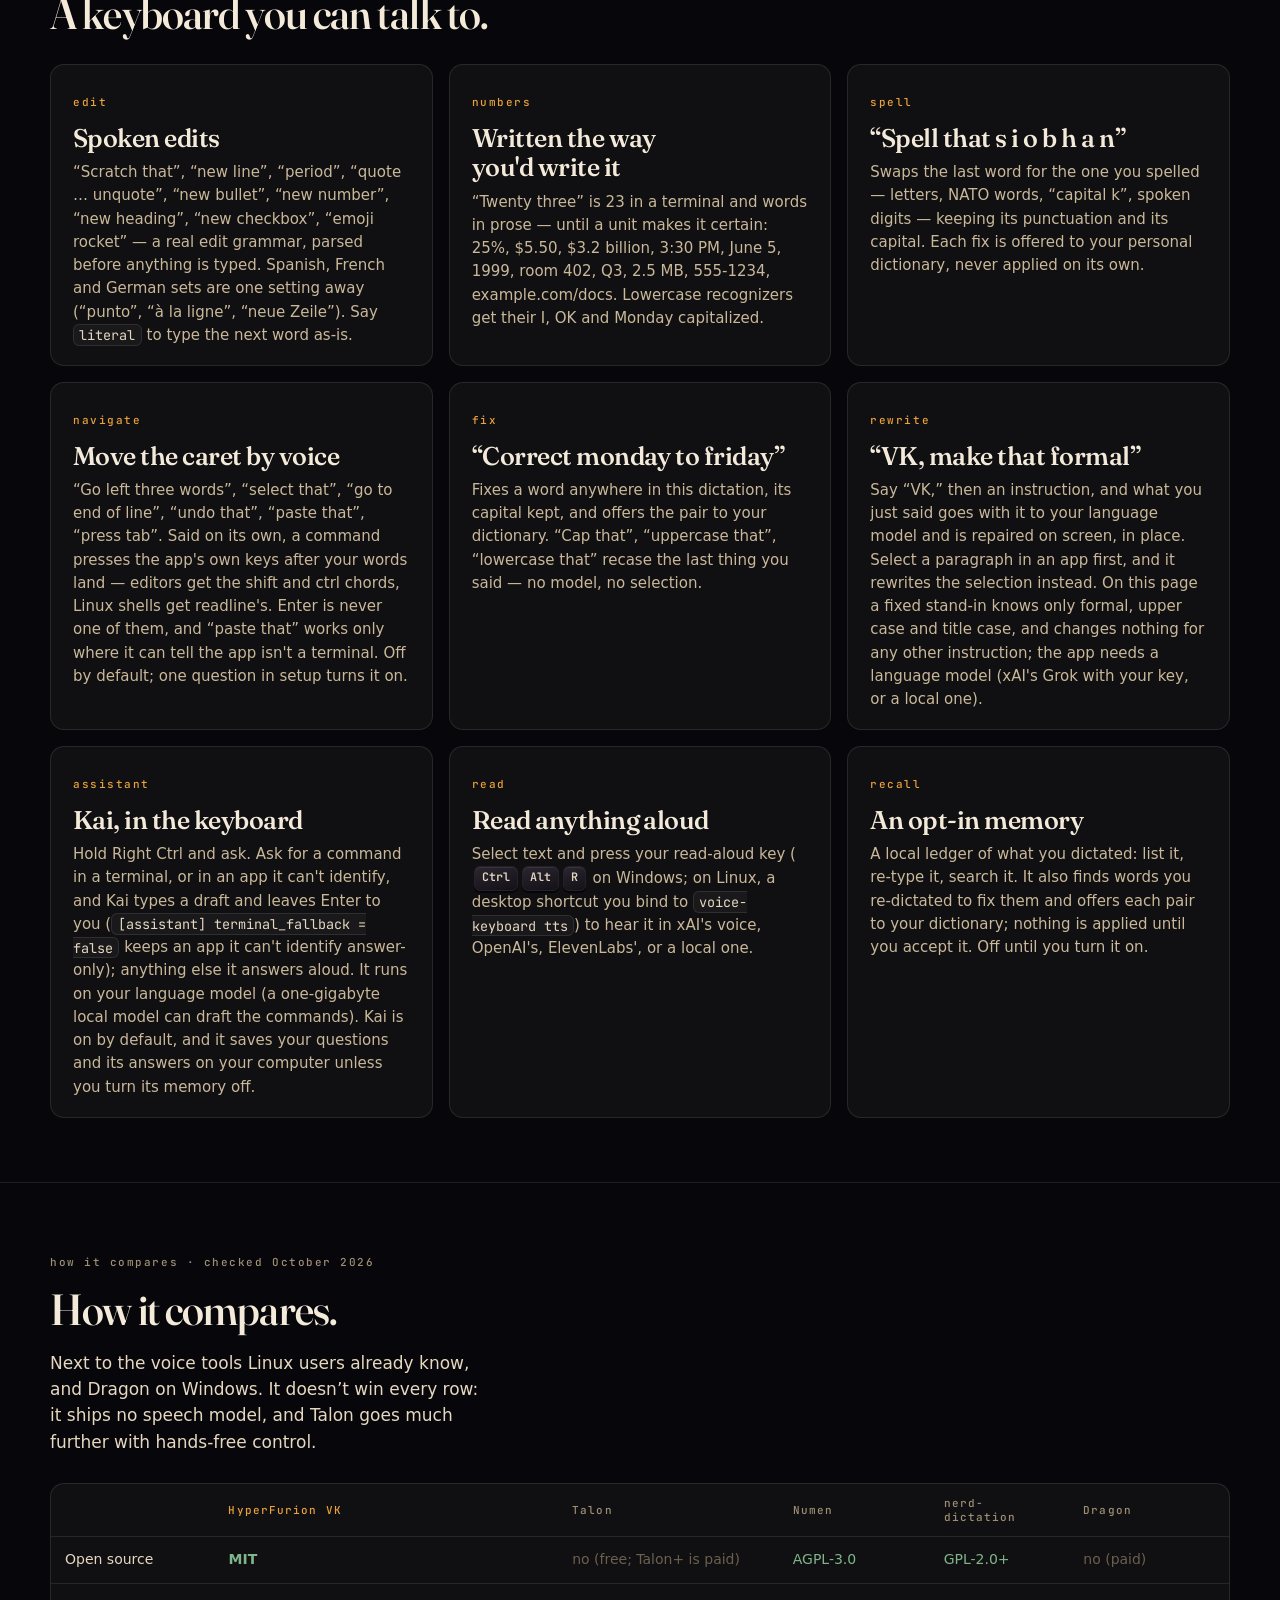
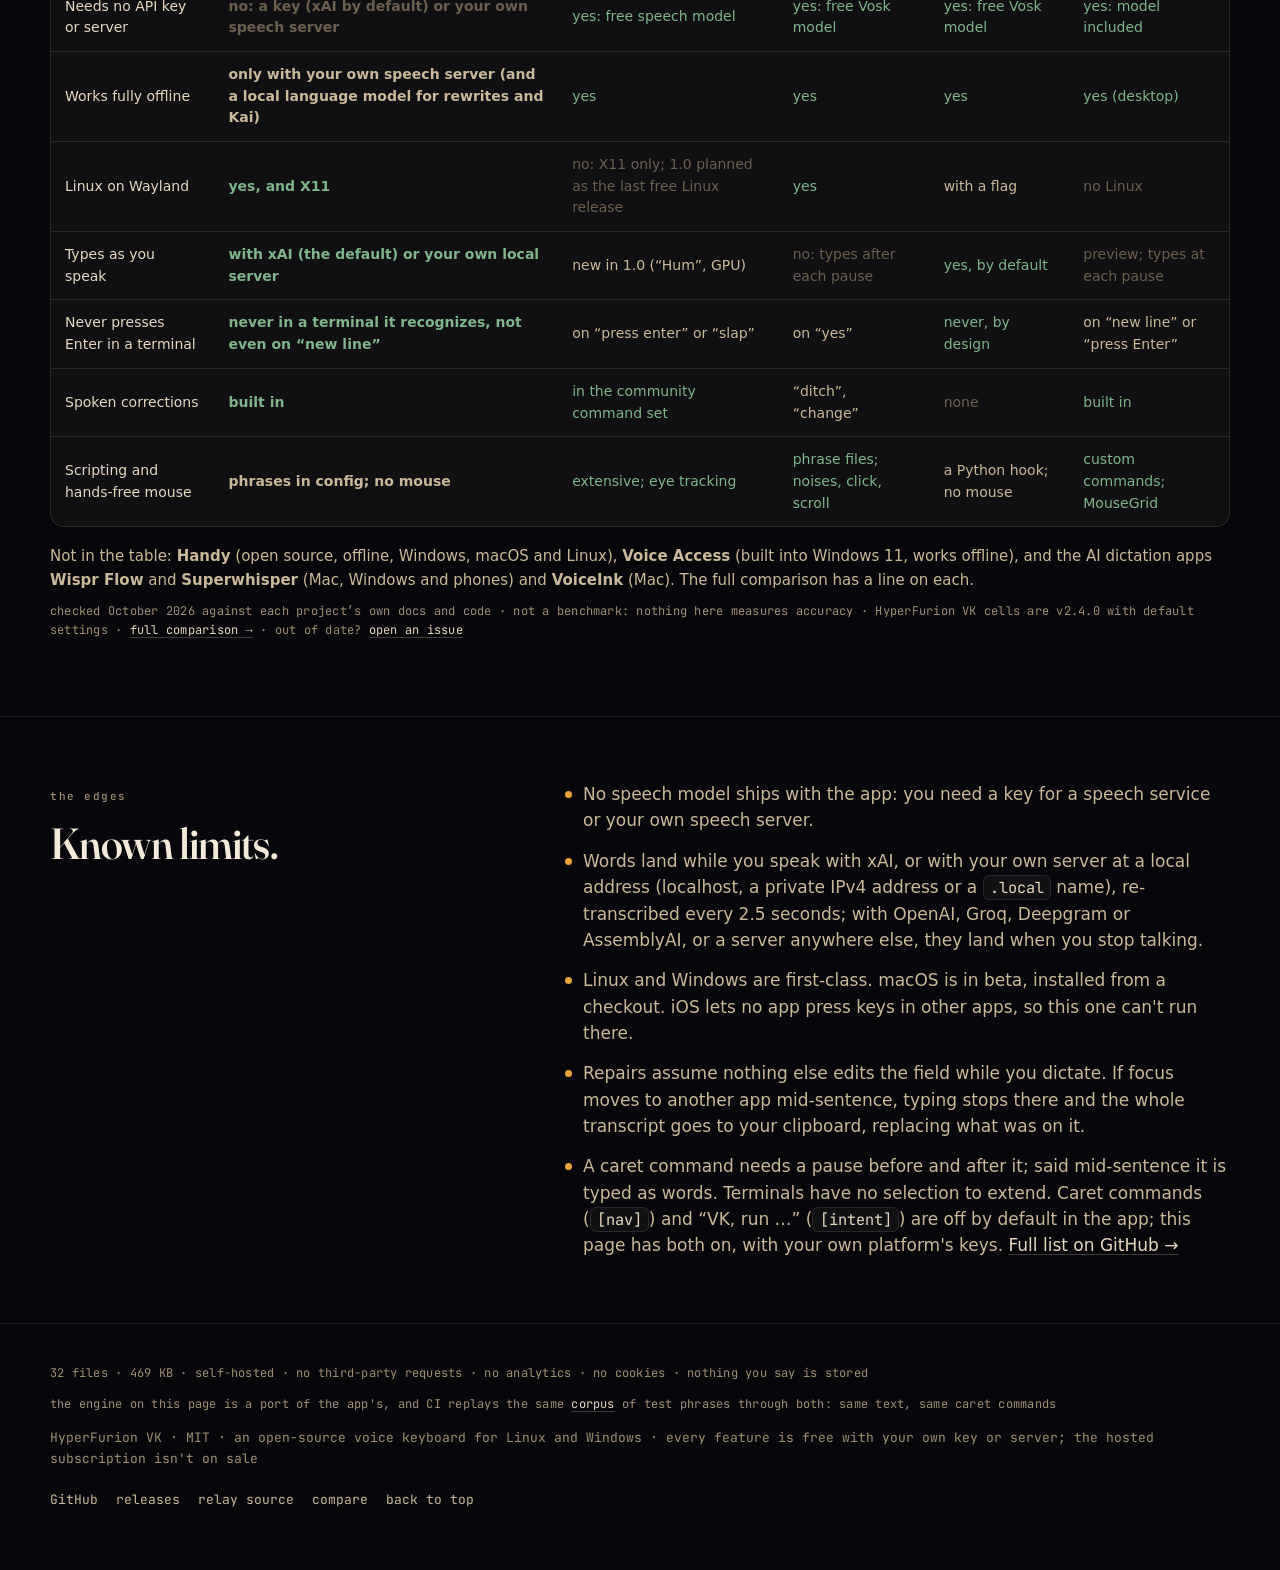
==== commit e30652fd: "WIP checkpoint: fix round 2 (demo approval fixes, copy, Kai memory, setup order, relay facts) Co-Aut" ====
--- a/docs/index.html
+++ b/docs/index.html
@@ -254,7 +254,7 @@
           <article class="feature"><small>navigate</small><h3>Move the caret by voice</h3><p>“Go left three words”, “select that”, “go to end of line”, “undo that”, “paste that”, “press tab”. Said on its own, a command presses the app's own keys after your words land — editors get the shift and ctrl chords, Linux shells get readline's. Enter is never one of them, and “paste that” works only where it can tell the app isn't a terminal. Off by default; one question in setup turns it on.</p></article>
           <article class="feature"><small>fix</small><h3>“Correct monday to friday”</h3><p>Fixes a word anywhere in this dictation, its capital kept, and offers the pair to your dictionary. “Cap that”, “uppercase that”, “lowercase that” recase the last thing you said — no model, no selection.</p></article>
           <article class="feature"><small>rewrite</small><h3>“VK, make that formal”</h3><p>Say “VK,” then an instruction, and what you just said goes with it to your language model and is repaired on screen, in place. Select a paragraph in an app first, and it rewrites the selection instead. On this page a fixed stand-in knows only formal, upper case and title case, and changes nothing for any other instruction; the app needs a language model (xAI's Grok with your key, or a local one).</p></article>
-          <article class="feature"><small>assistant</small><h3>Kai, in the keyboard</h3><p>Hold Right Ctrl and ask. Ask for a command in a terminal, or in an app it can't identify, and Kai types a draft and leaves Enter to you (<code>[assistant] terminal_fallback = false</code> keeps an app it can't identify answer-only); anything else it answers aloud. It runs on your language model (a one-gigabyte local model can draft the commands). Kai is on by default and keeps your questions and its answers on your computer until you turn its memory off.</p></article>
+          <article class="feature"><small>assistant</small><h3>Kai, in the keyboard</h3><p>Hold Right Ctrl and ask. Ask for a command in a terminal, or in an app it can't identify, and Kai types a draft and leaves Enter to you (<code>[assistant] terminal_fallback = false</code> keeps an app it can't identify answer-only); anything else it answers aloud. It runs on your language model (a one-gigabyte local model can draft the commands). Kai is on by default, and it saves your questions and its answers on your computer unless you turn its memory off.</p></article>
           <article class="feature"><small>read</small><h3>Read anything aloud</h3><p>Select text and press your read-aloud key (<kbd>Ctrl</kbd><kbd>Alt</kbd><kbd>R</kbd> on Windows; on Linux, a desktop shortcut you bind to <code>voice-keyboard tts</code>) to hear it in xAI's voice, OpenAI's, ElevenLabs', or a local one.</p></article>
           <article class="feature"><small>recall</small><h3>An opt-in memory</h3><p>A local ledger of what you dictated: list it, re-type it, search it. It also finds words you re-dictated to fix them and offers each pair to your dictionary; nothing is applied until you accept it. Off until you turn it on.</p></article>
         </div>
--- a/docs/styles.css
+++ b/docs/styles.css
@@ -141,7 +141,8 @@
   .key[data-opt] .legend, .key .sub { display: none; }
   .key { padding: 0 0 calc(var(--u) * .1) calc(var(--u) * .12); }
 }
-@media (max-width: 360px) { .key[data-opt] { display: none; } .row:first-child { display: none; } }
+/* the top row is the board's second child (the plate comes first) */
+@media (max-width: 360px) { .key[data-opt] { display: none; } .plate + .row { display: none; } }
 /* a phone: a one-unit key is narrower than "ctrl" at the legend size —
    smaller mod legends, a one-unit key's legend centered, nothing spills
    onto the next key */
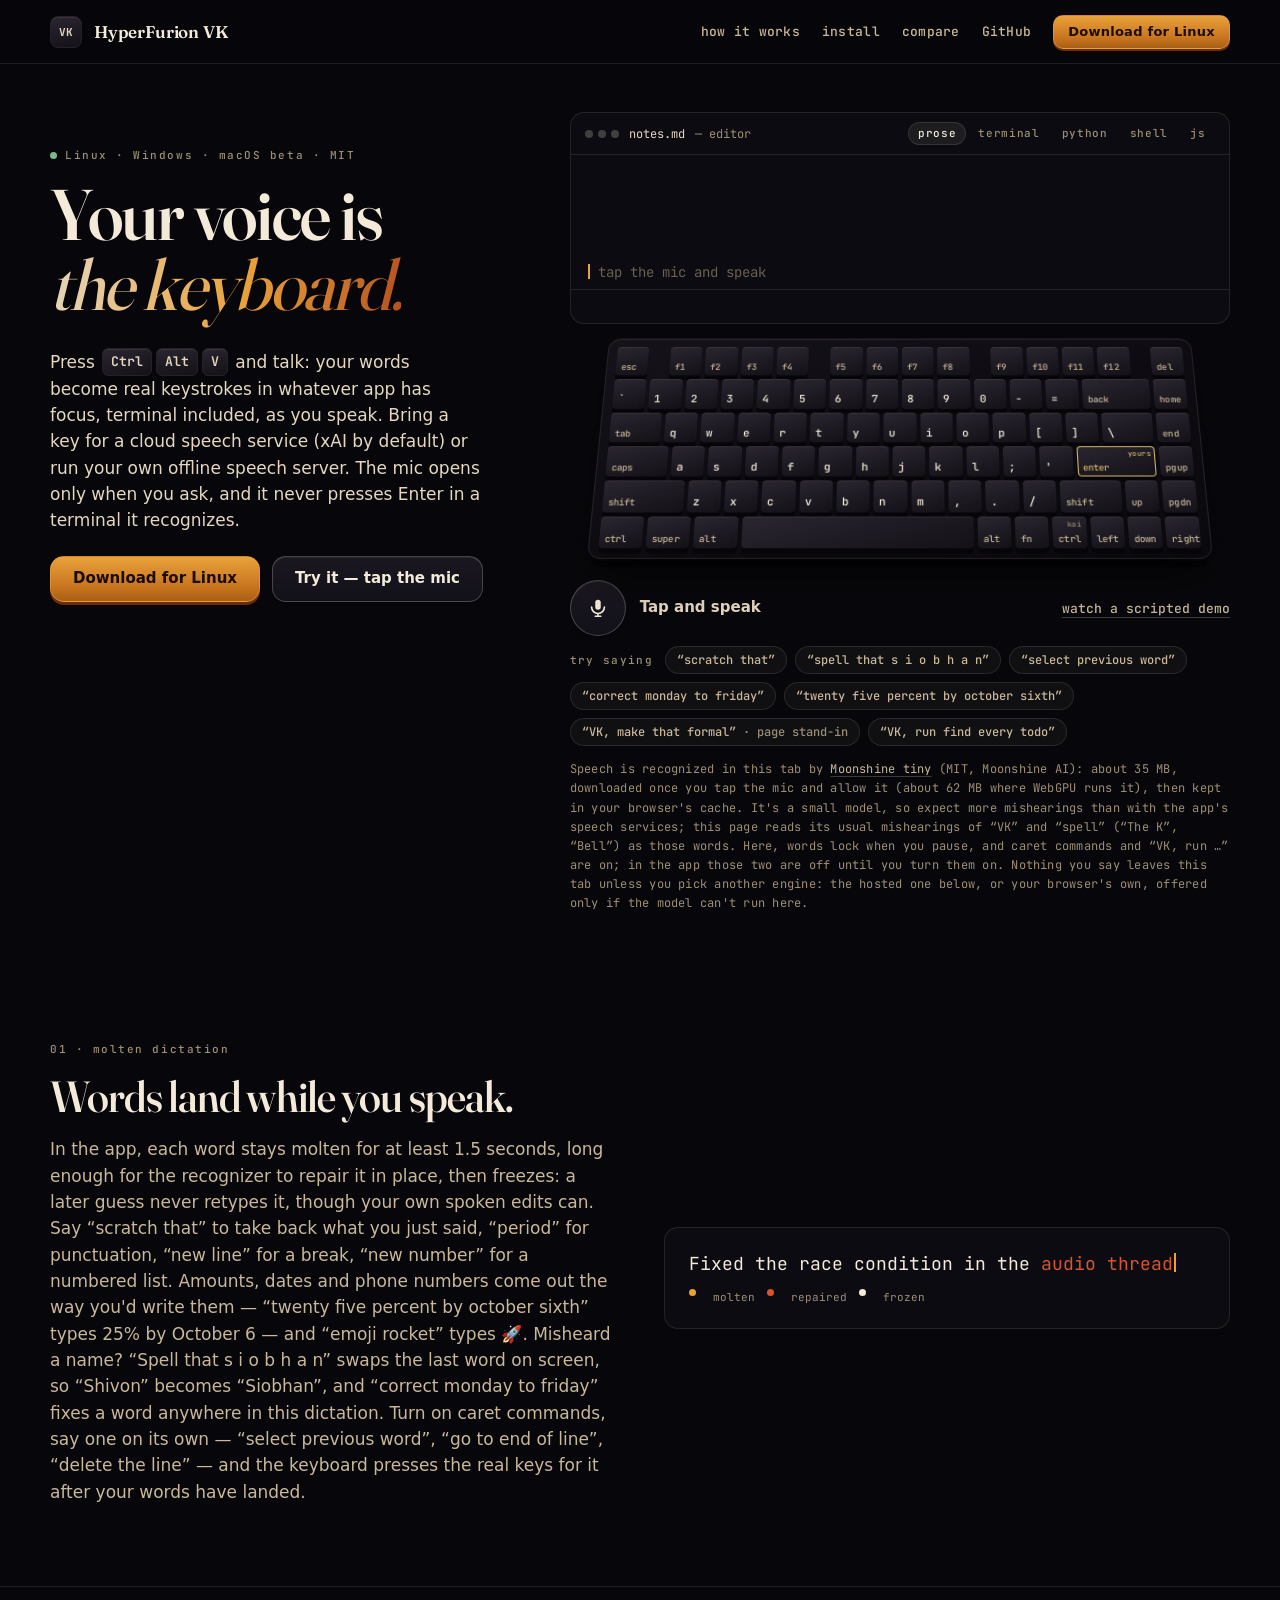
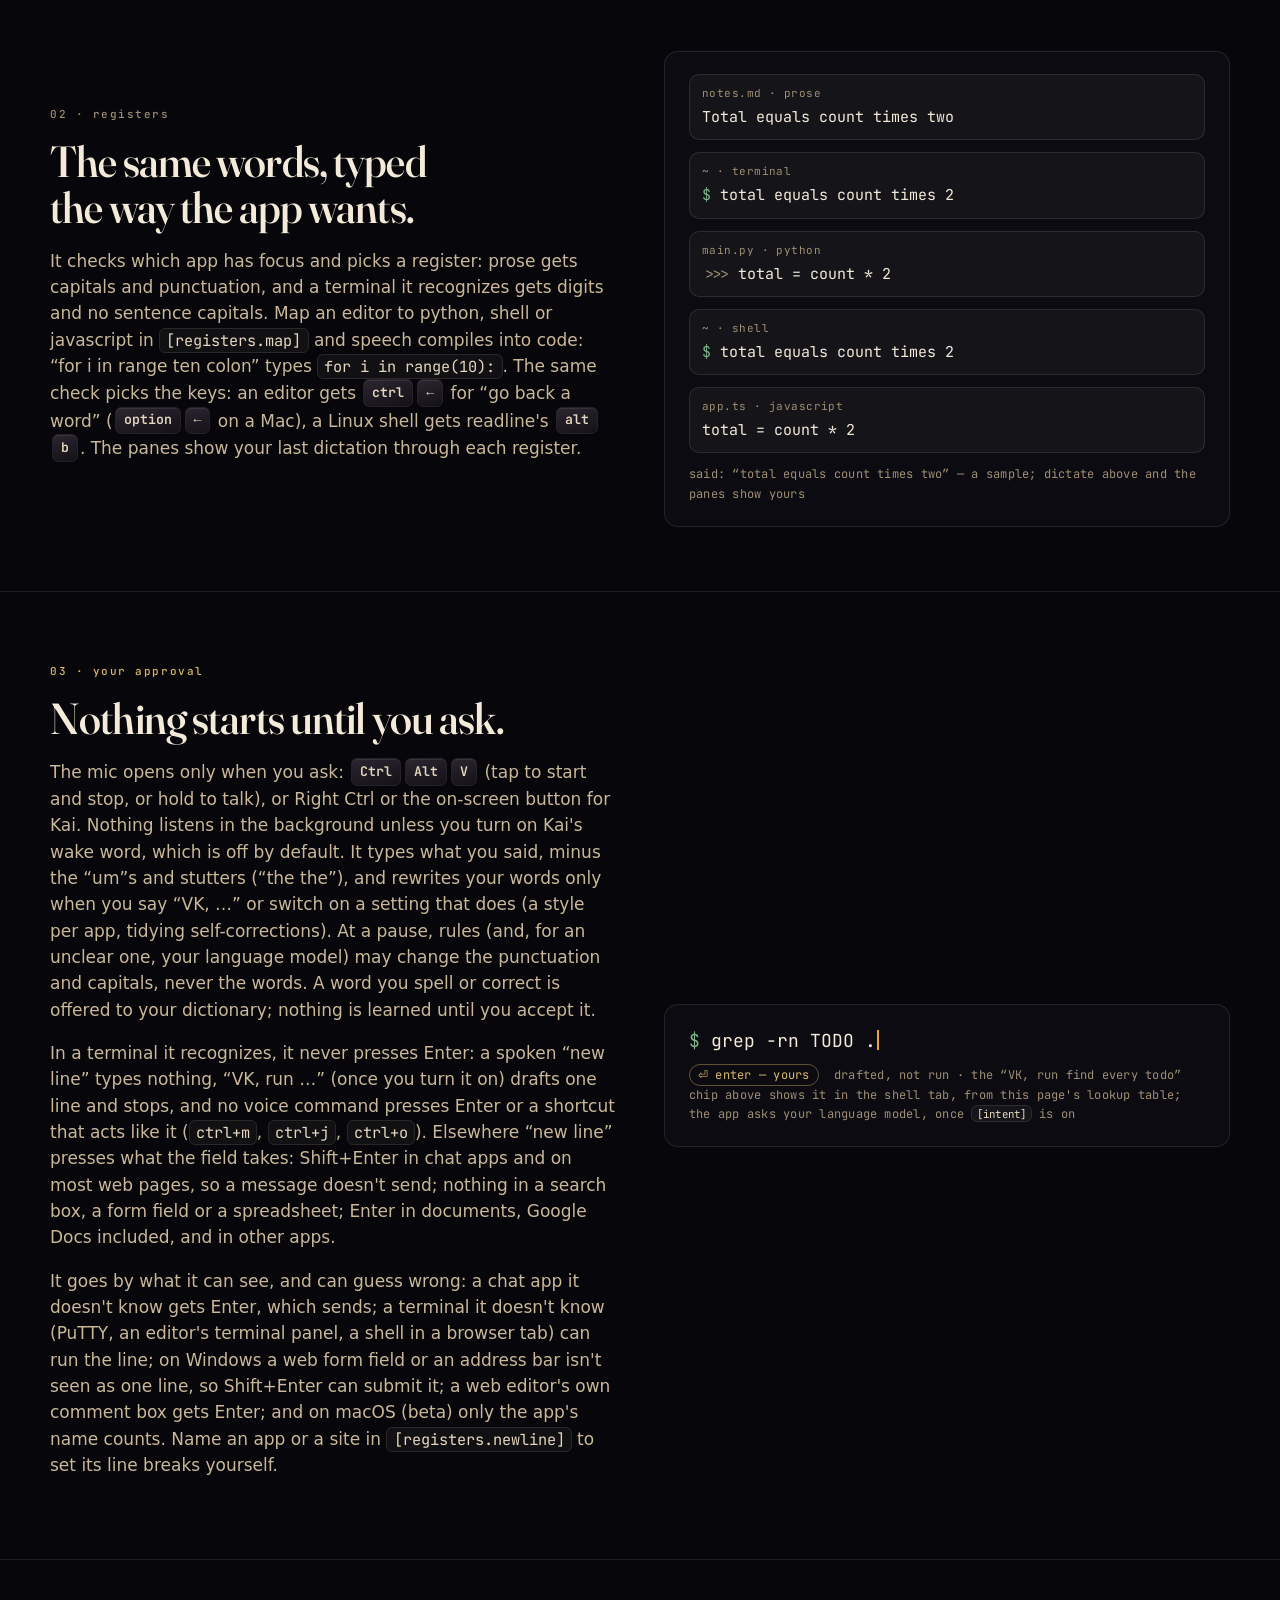
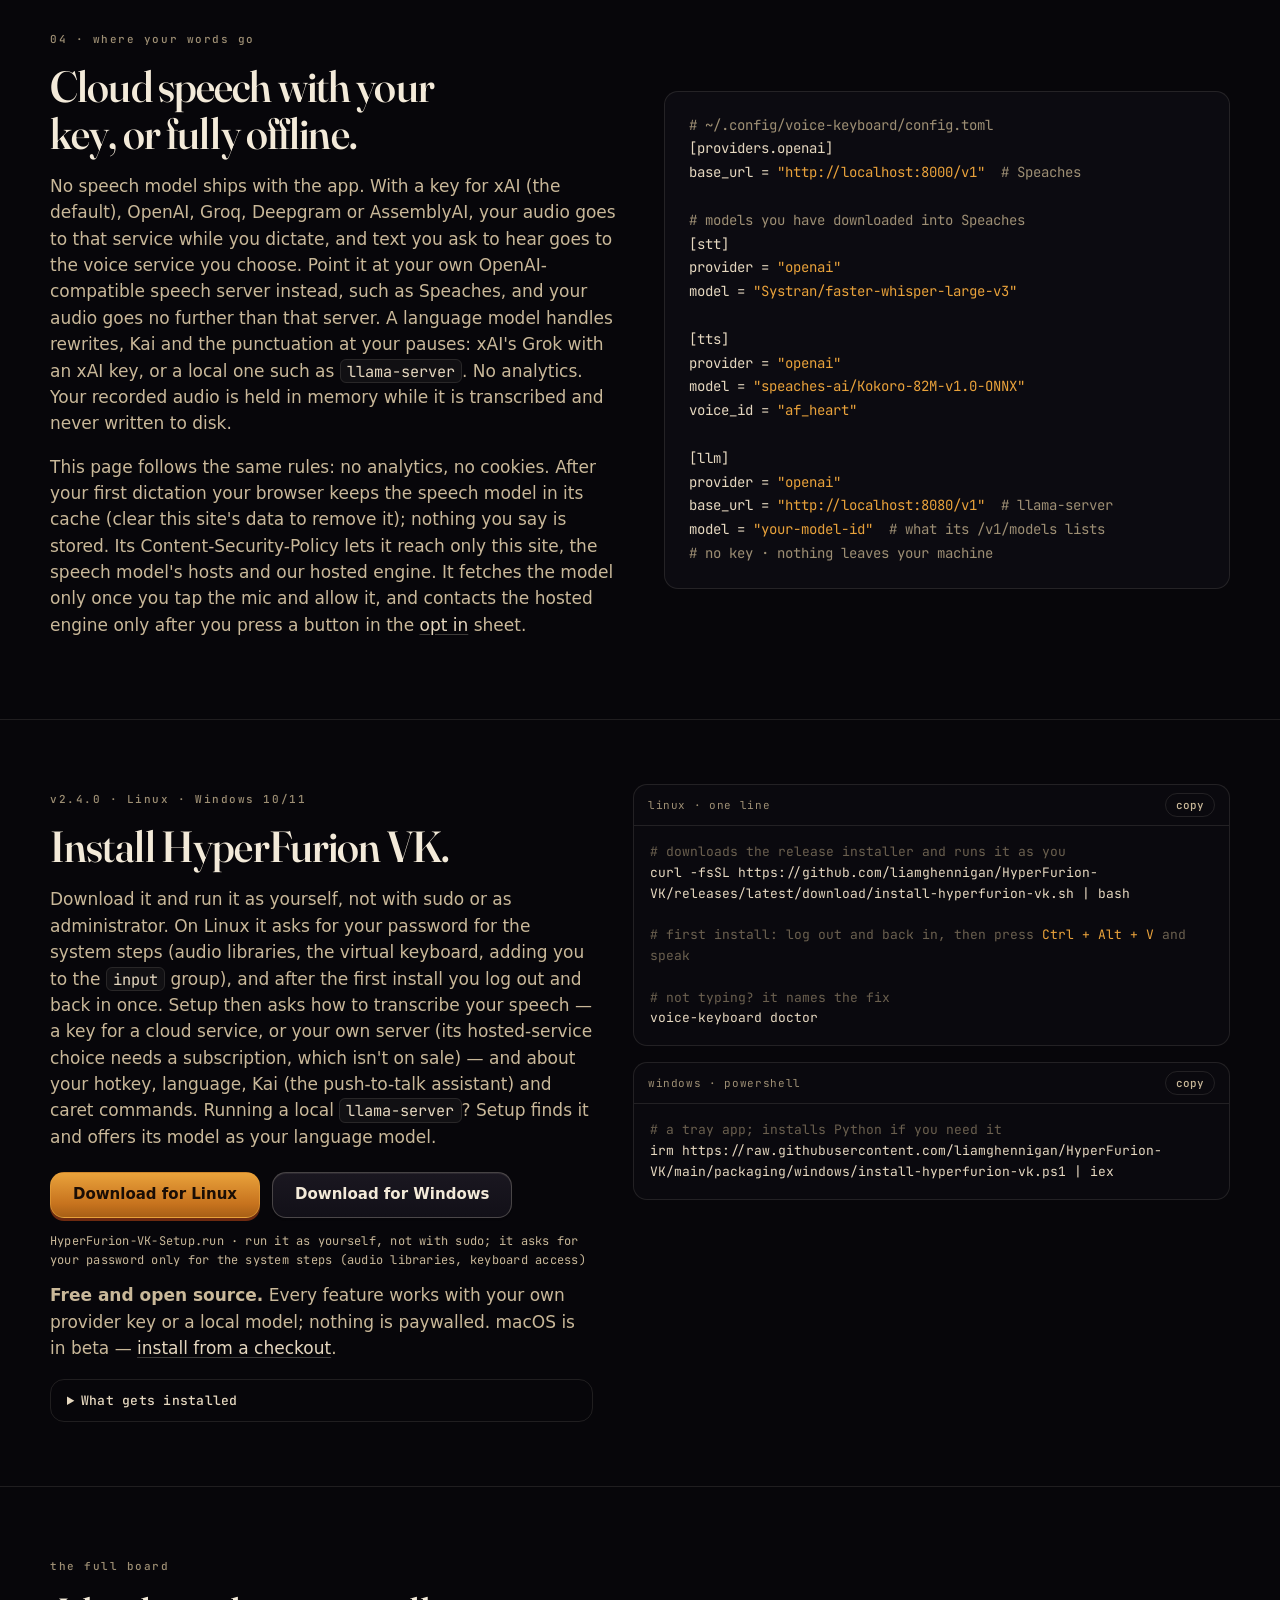
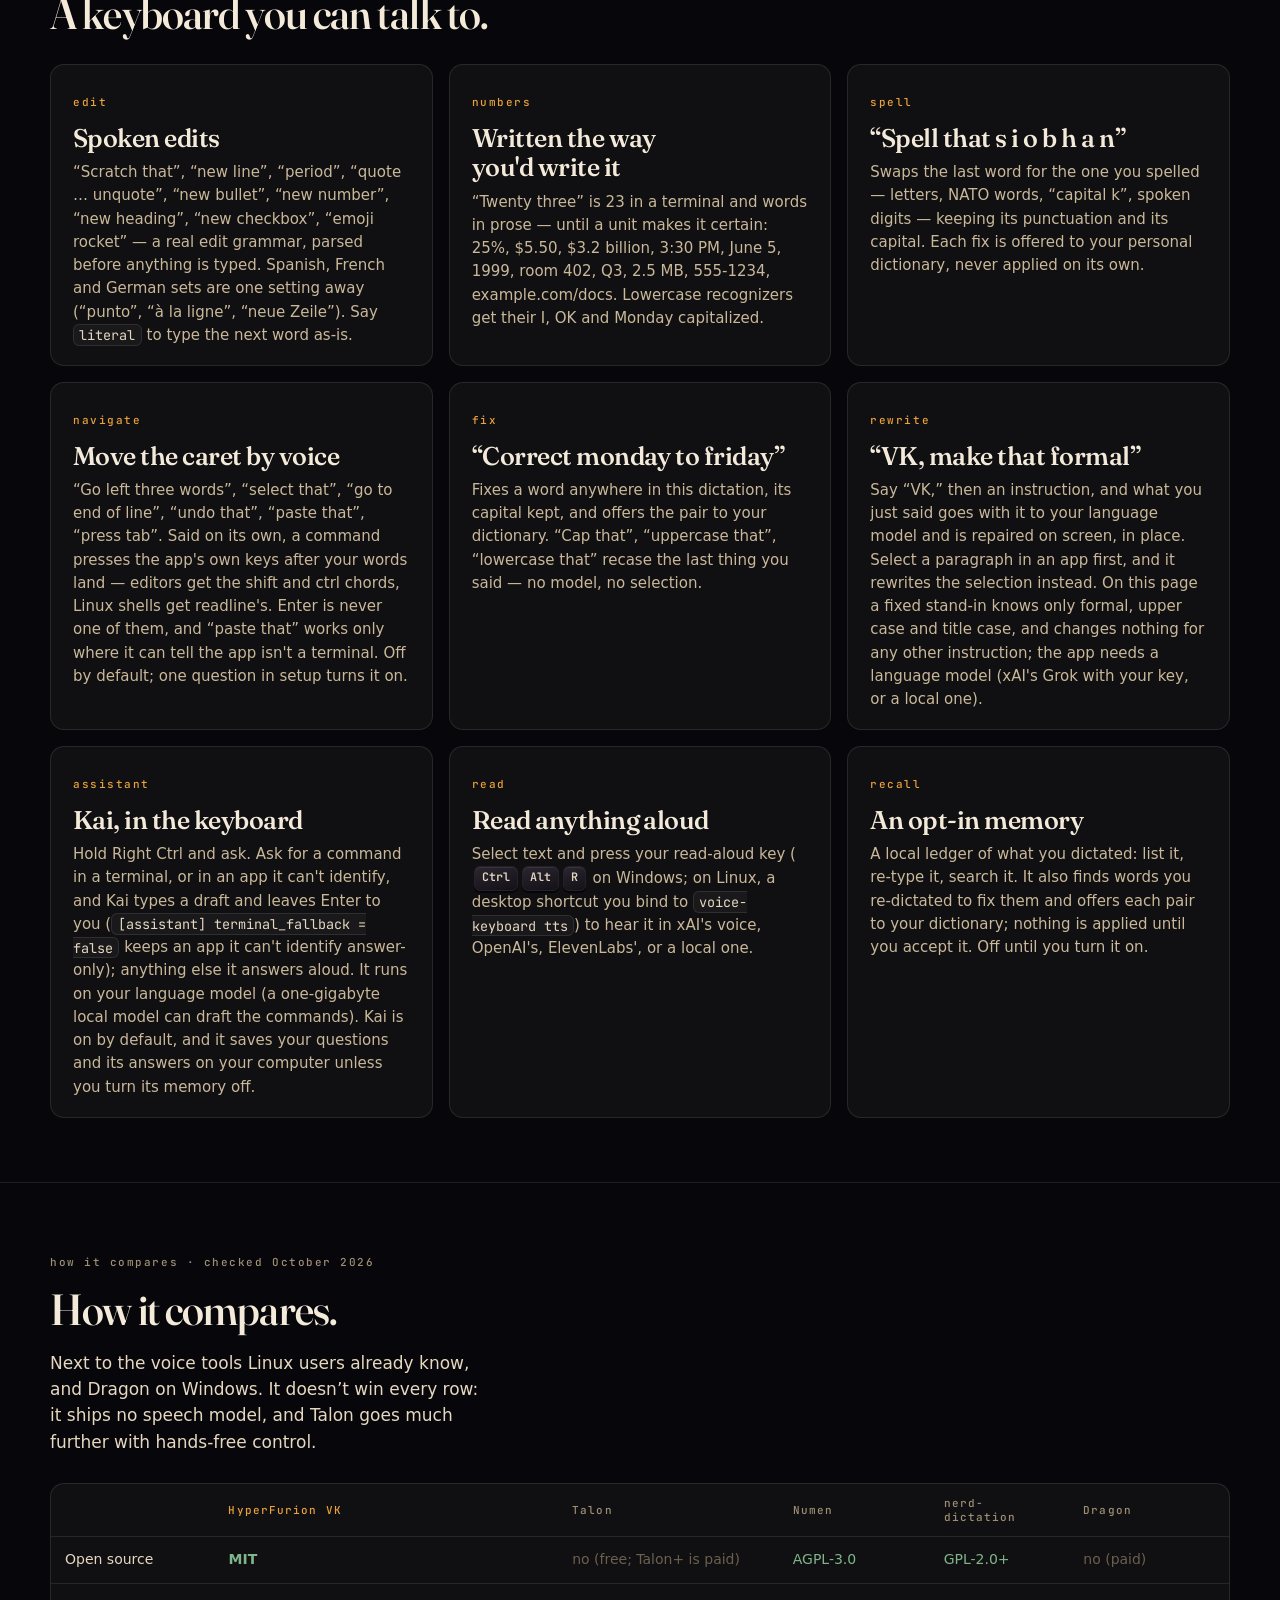
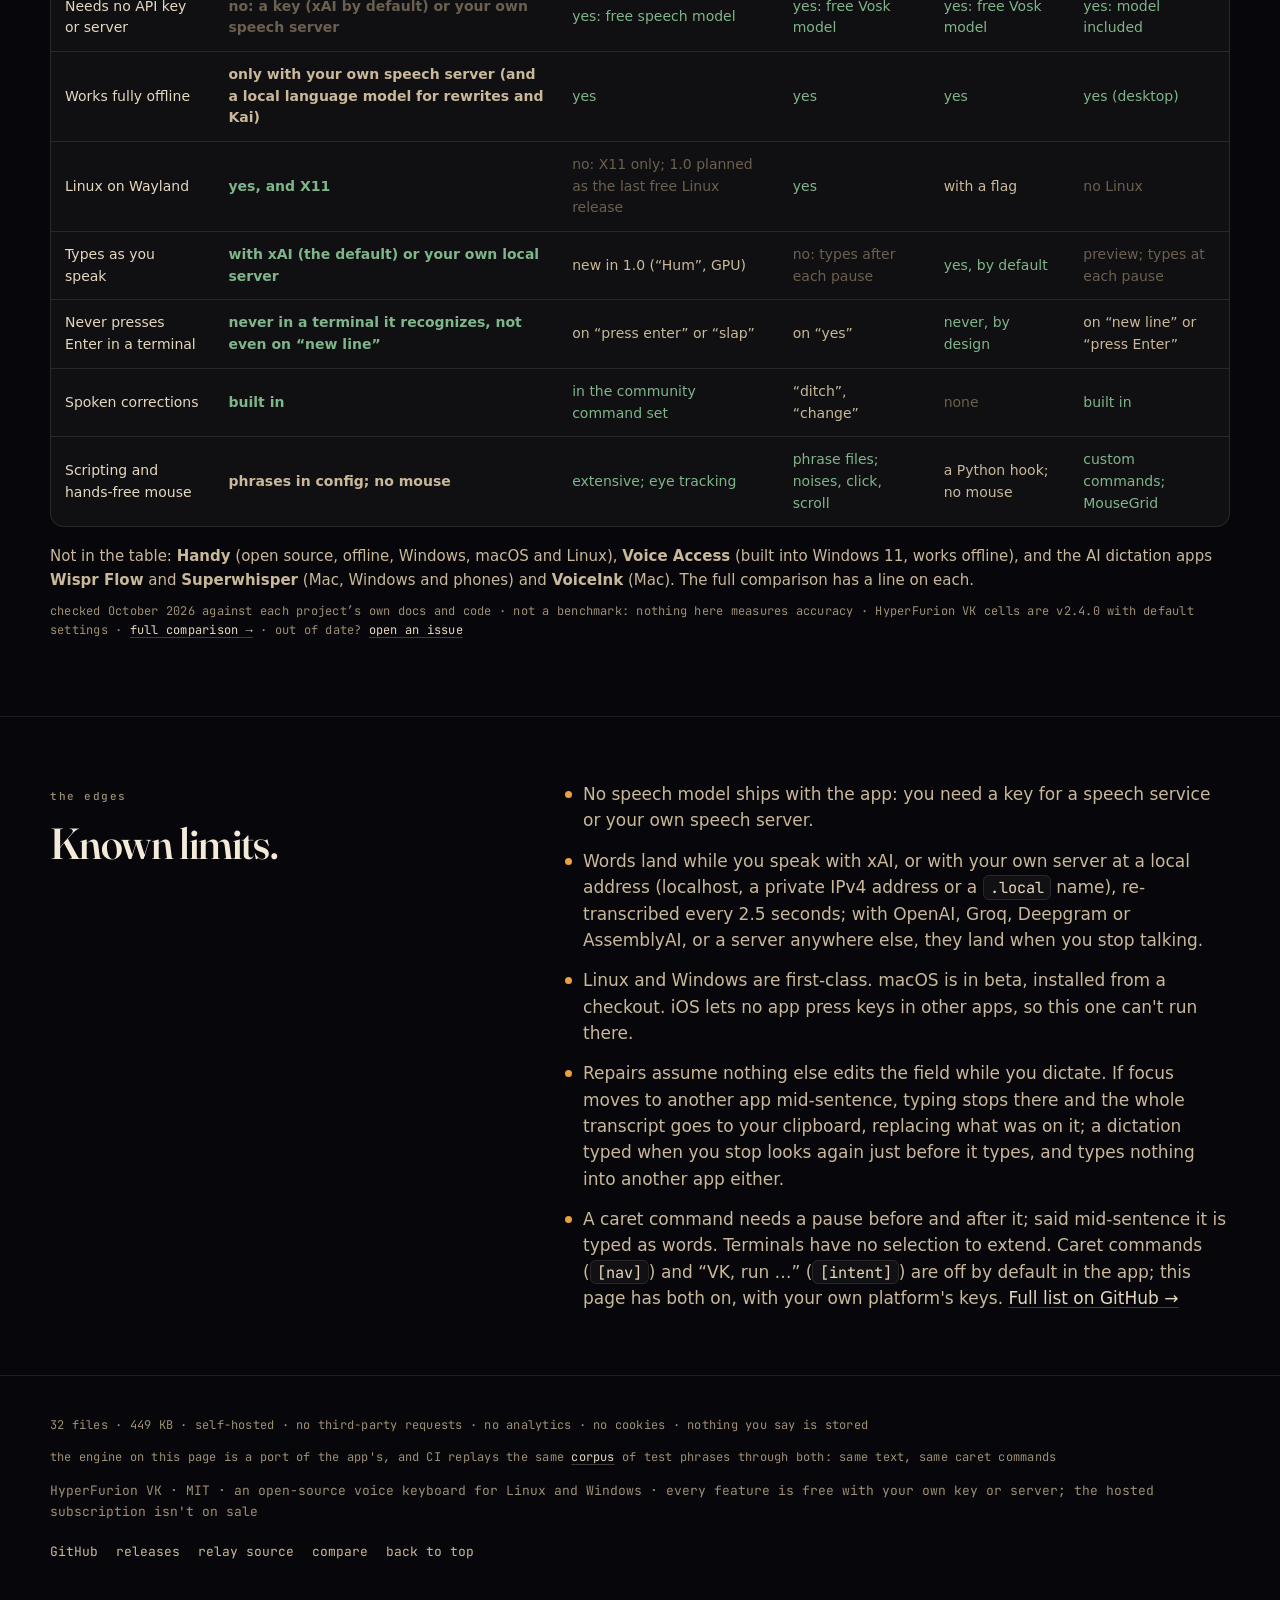
==== commit 5bfbbc66: "WIP checkpoint: fix round 3 in progress Co-Authored-By: Claude Opus 5.5 <noreply@anthropic.com> Clau" ====
--- a/docs/index.html
+++ b/docs/index.html
@@ -195,6 +195,7 @@
 [llm]
 provider = <span class="s">"openai"</span>
 base_url = <span class="s">"http://localhost:8080/v1"</span>  <span class="c"># llama-server</span>
+model = <span class="s">"your-model-id"</span>  <span class="c"># what its /v1/models lists</span>
 <span class="c"># no key · nothing leaves your machine</span></pre>
         </figure>
       </div>
@@ -295,7 +296,7 @@
           <li>No speech model ships with the app: you need a key for a speech service or your own speech server.</li>
           <li>Words land while you speak with xAI, or with your own server at a local address (localhost, a private IPv4 address or a <code>.local</code> name), re-transcribed every 2.5 seconds; with OpenAI, Groq, Deepgram or AssemblyAI, or a server anywhere else, they land when you stop talking.</li>
           <li>Linux and Windows are first-class. macOS is in beta, installed from a checkout. iOS lets no app press keys in other apps, so this one can't run there.</li>
-          <li>Repairs assume nothing else edits the field while you dictate. If focus moves to another app mid-sentence, typing stops there and the whole transcript goes to your clipboard, replacing what was on it.</li>
+          <li>Repairs assume nothing else edits the field while you dictate. If focus moves to another app mid-sentence, typing stops there and the whole transcript goes to your clipboard, replacing what was on it; a dictation typed when you stop looks again just before it types, and types nothing into another app either.</li>
           <li>A caret command needs a pause before and after it; said mid-sentence it is typed as words. Terminals have no selection to extend. Caret commands (<code>[nav]</code>) and “VK, run …” (<code>[intent]</code>) are off by default in the app; this page has both on, with your own platform's keys. <a href="https://github.com/liamghennigan/HyperFurion-VK#limitations" rel="noopener">Full list on GitHub →</a></li>
         </ul>
       </div>
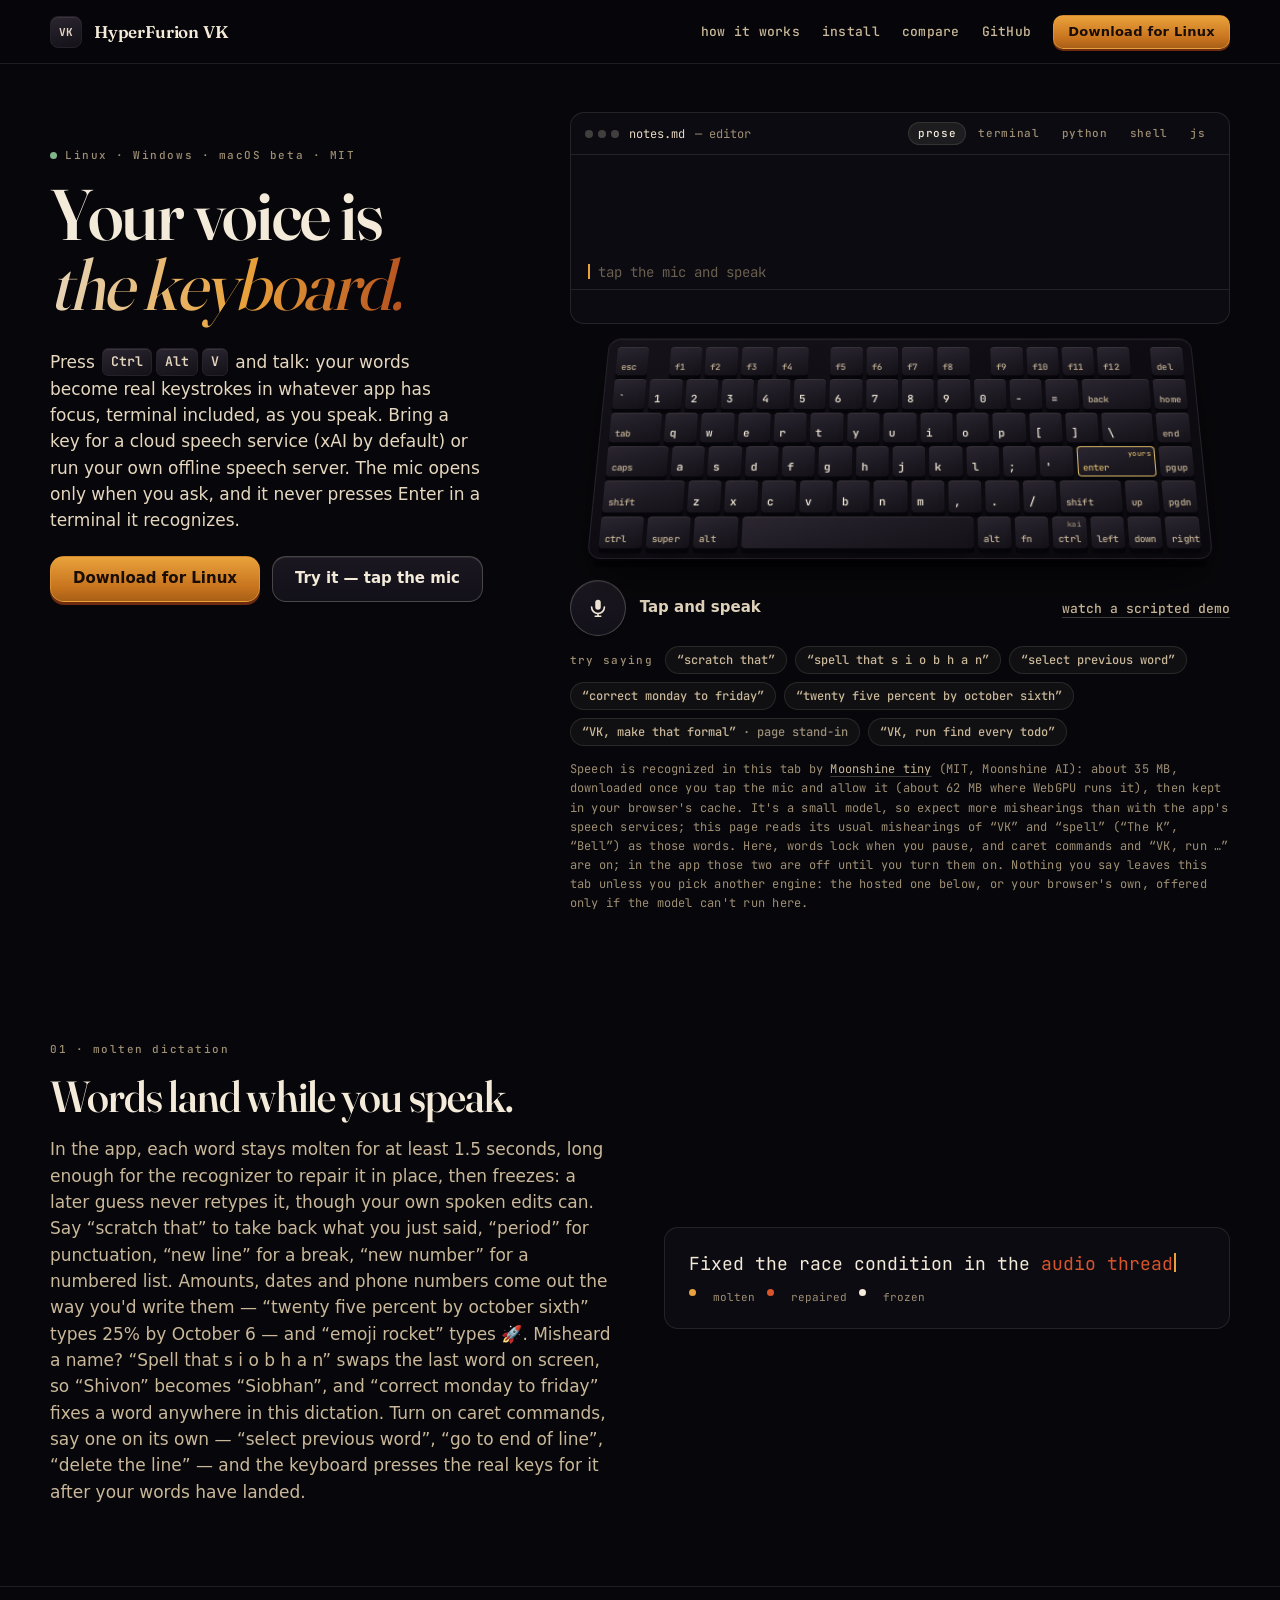
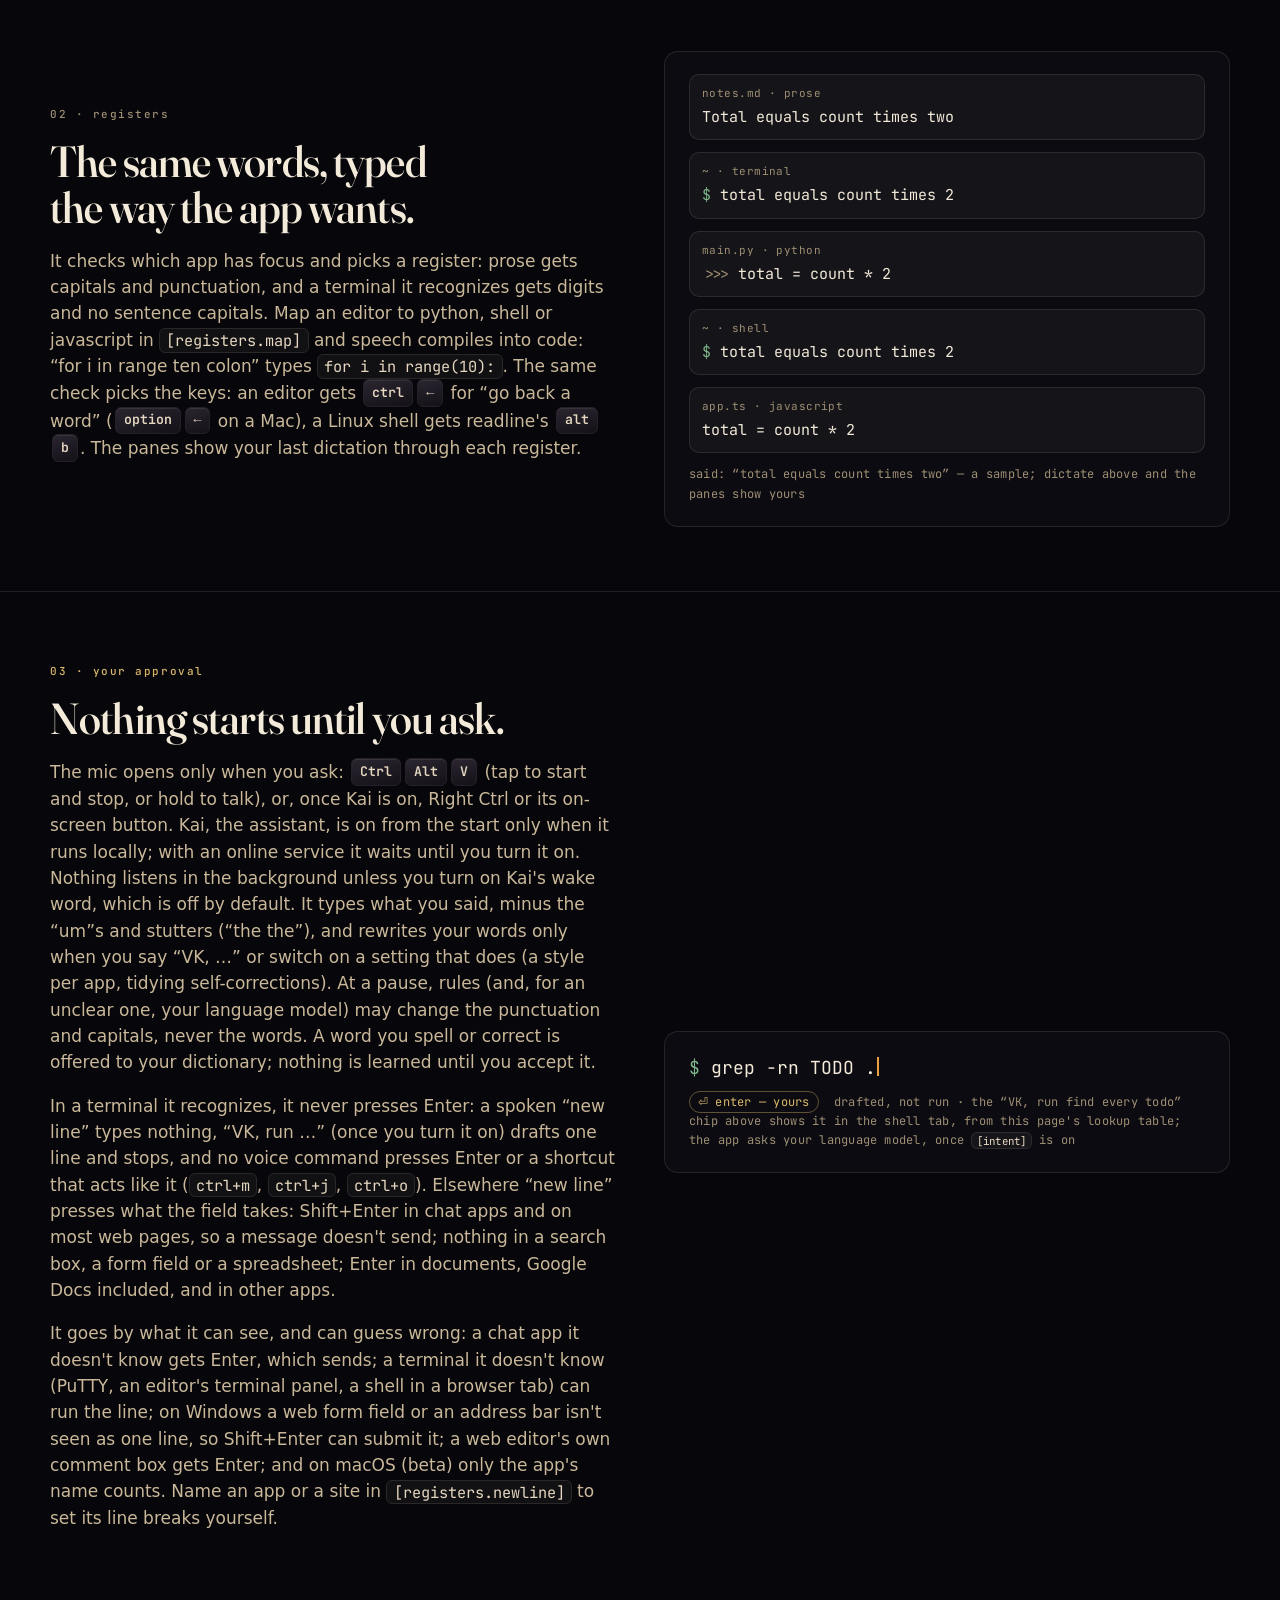
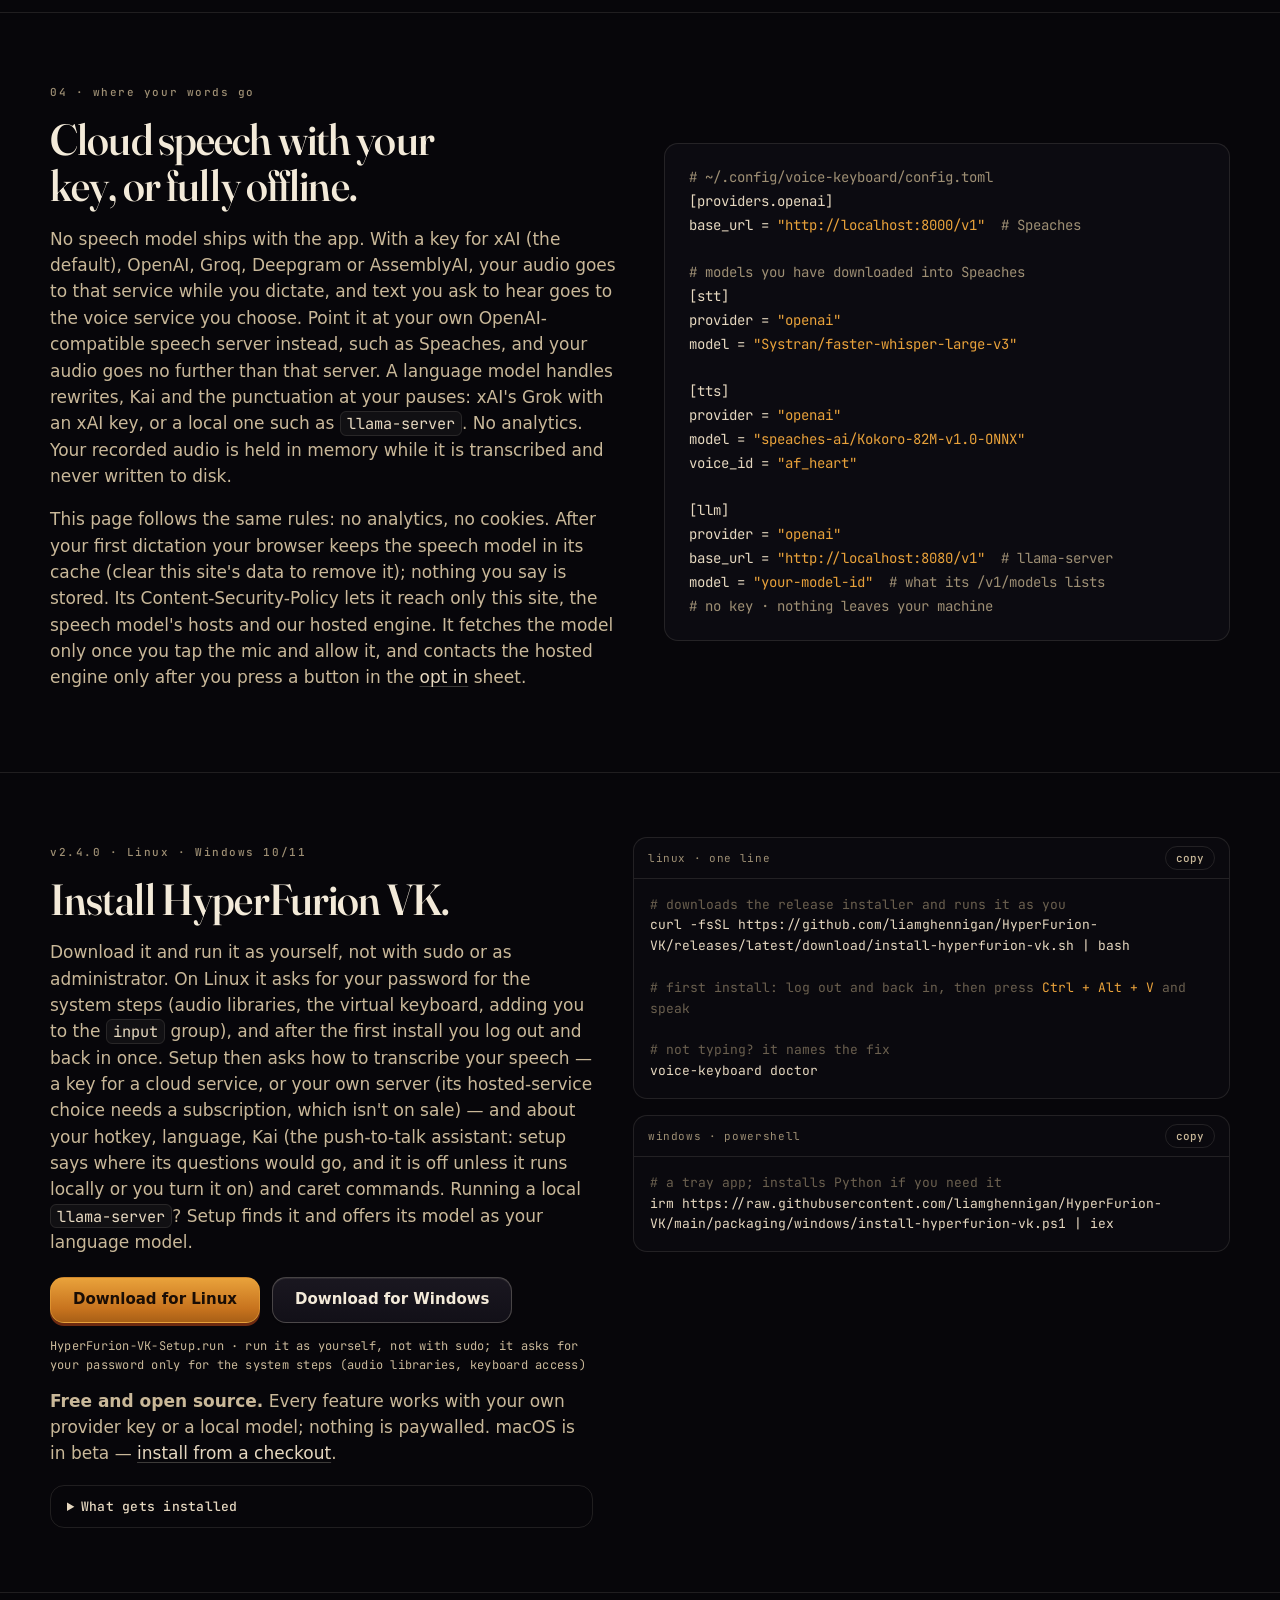
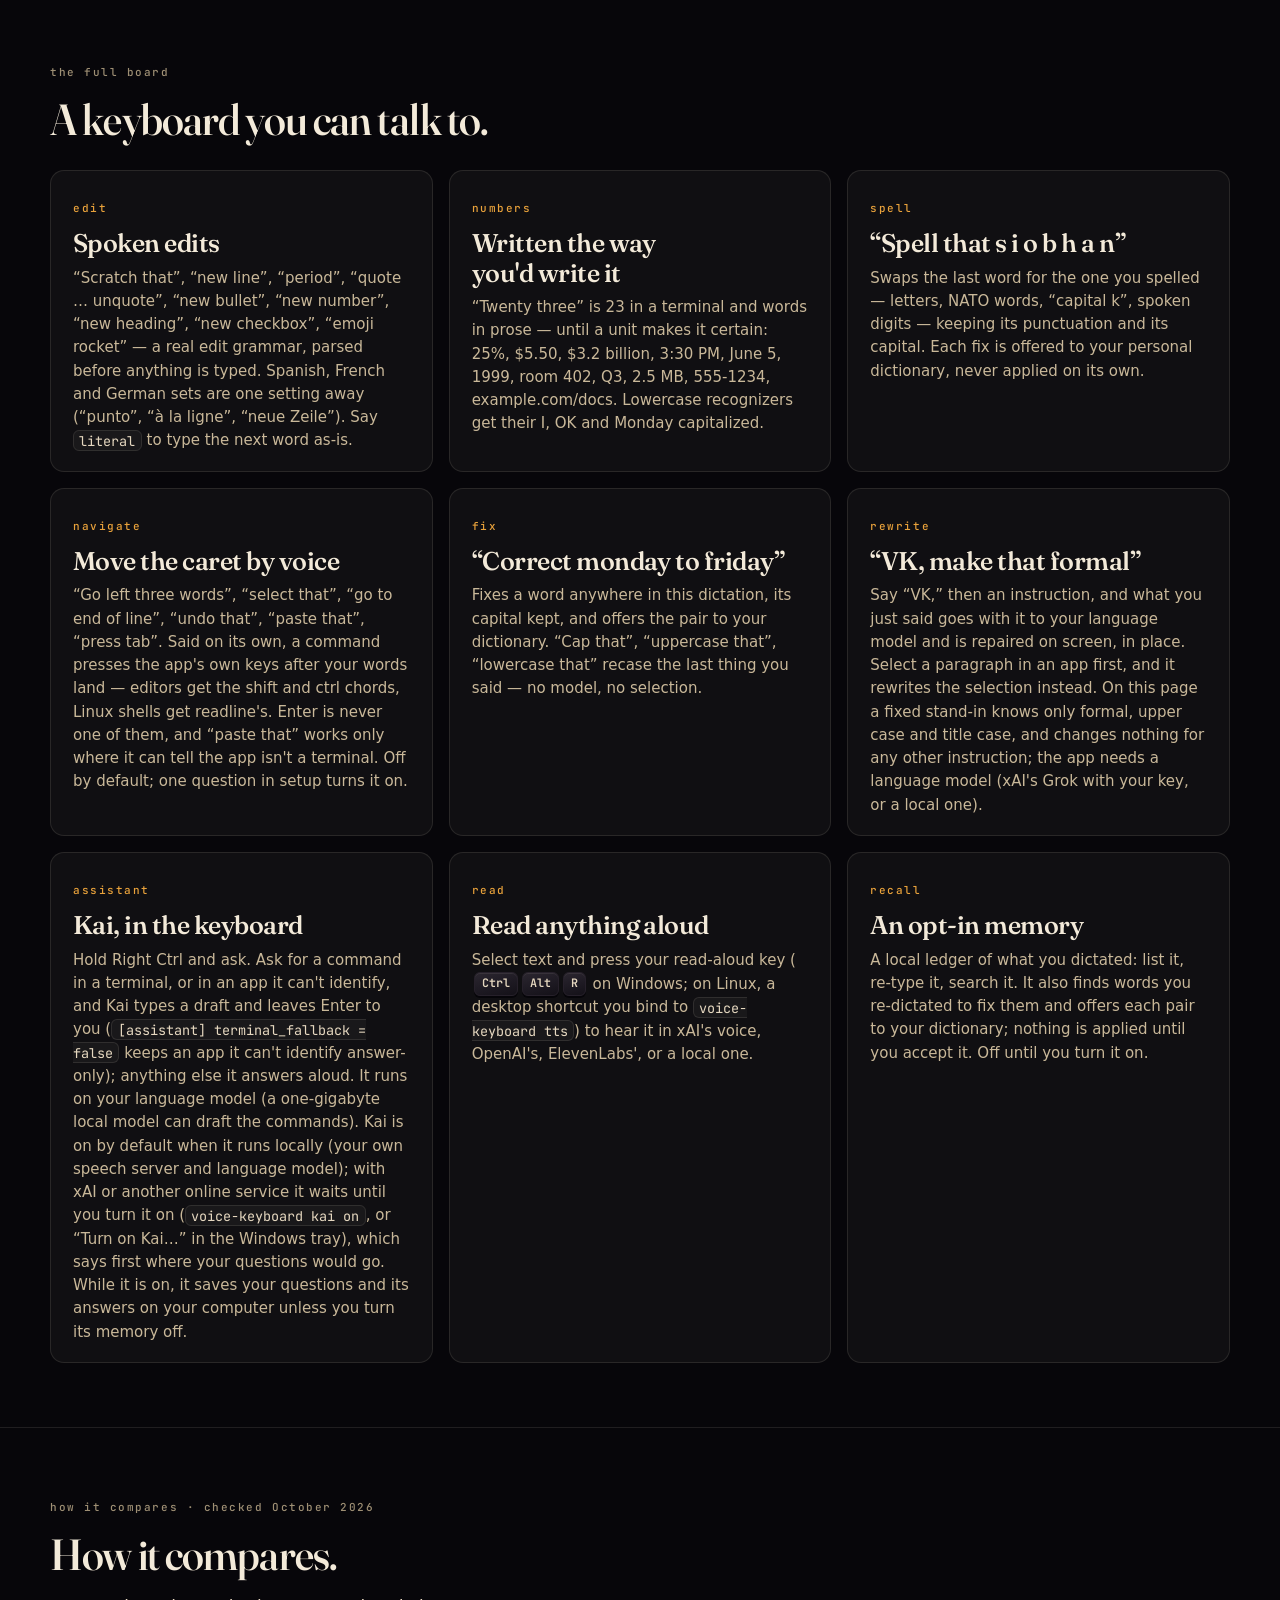
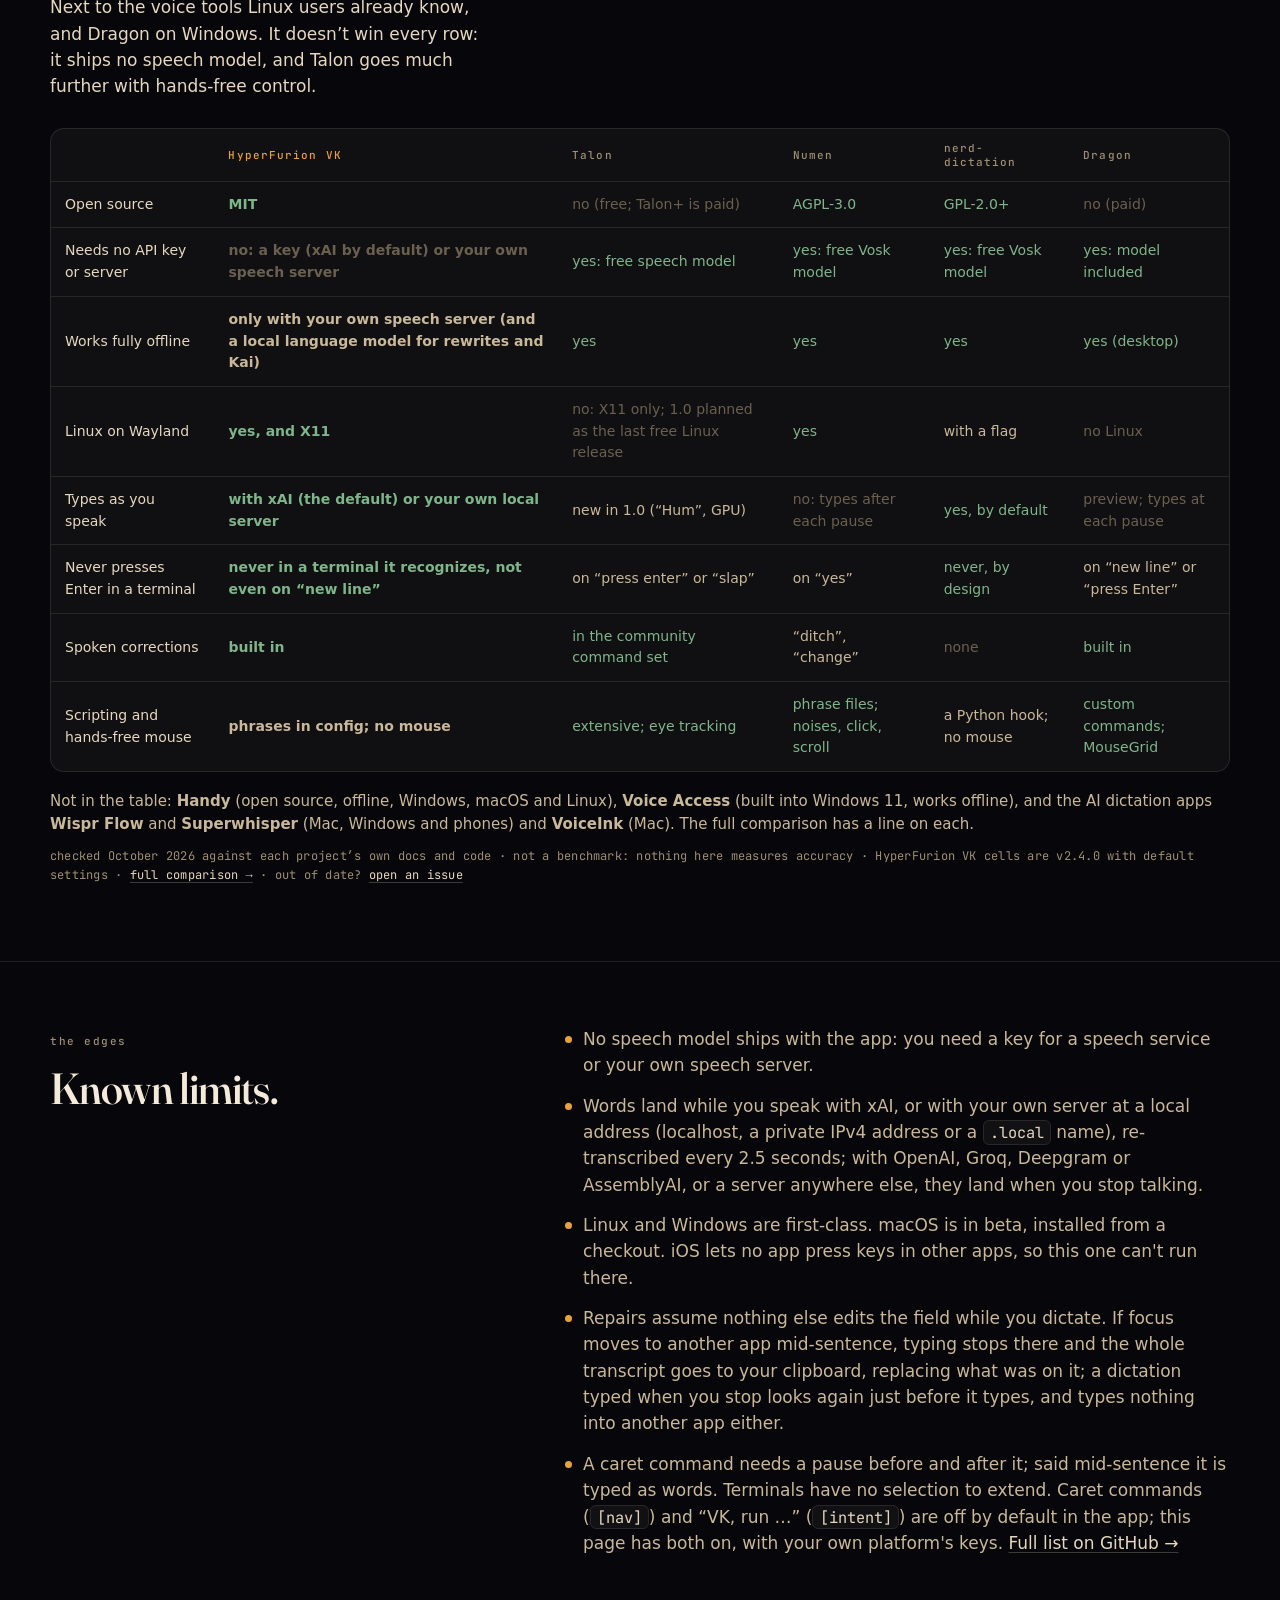
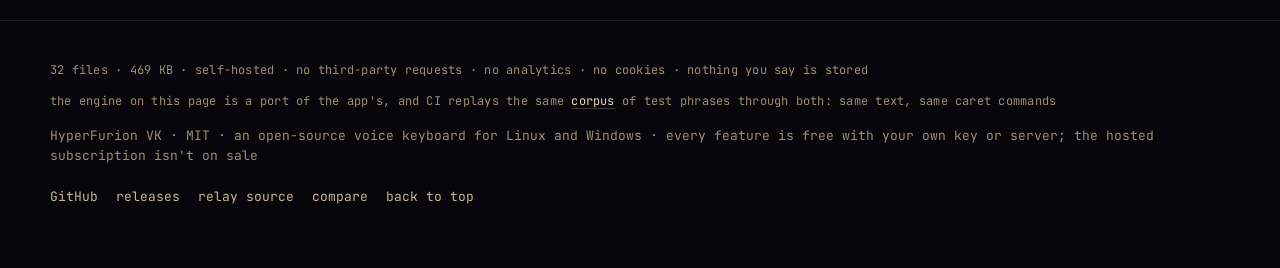
==== commit e72c1ebd: "Kai: on by default only when it runs entirely on this computer, otherwise opt-in [assistant] enabled" ====
--- a/docs/index.html
+++ b/docs/index.html
@@ -158,7 +158,7 @@
         <div>
           <span class="eyebrow consent">03 · your approval</span>
           <h2 id="consent-title">Nothing starts until you ask.</h2>
-          <p>The mic opens only when you ask: <kbd>Ctrl</kbd><kbd>Alt</kbd><kbd>V</kbd> (tap to start and stop, or hold to talk), or Right Ctrl or the on-screen button for Kai. Nothing listens in the background unless you turn on Kai's wake word, which is off by default. It types what you said, minus the “um”s and stutters (“the the”), and rewrites your words only when you say “VK, …” or switch on a setting that does (a style per app, tidying self-corrections). At a pause, rules (and, for an unclear one, your language model) may change the punctuation and capitals, never the words. A word you spell or correct is offered to your dictionary; nothing is learned until you accept it.</p>
+          <p>The mic opens only when you ask: <kbd>Ctrl</kbd><kbd>Alt</kbd><kbd>V</kbd> (tap to start and stop, or hold to talk), or, once Kai is on, Right Ctrl or its on-screen button. Kai, the assistant, is on from the start only when it runs locally; with an online service it waits until you turn it on. Nothing listens in the background unless you turn on Kai's wake word, which is off by default. It types what you said, minus the “um”s and stutters (“the the”), and rewrites your words only when you say “VK, …” or switch on a setting that does (a style per app, tidying self-corrections). At a pause, rules (and, for an unclear one, your language model) may change the punctuation and capitals, never the words. A word you spell or correct is offered to your dictionary; nothing is learned until you accept it.</p>
           <p>In a terminal it recognizes, it never presses Enter: a spoken “new line” types nothing, “VK, run …” (once you turn it on) drafts one line and stops, and no voice command presses Enter or a shortcut that acts like it (<code>ctrl+m</code>, <code>ctrl+j</code>, <code>ctrl+o</code>). Elsewhere “new line” presses what the field takes: Shift+Enter in chat apps and on most web pages, so a message doesn't send; nothing in a search box, a form field or a spreadsheet; Enter in documents, Google Docs included, and in other apps.</p>
           <p>It goes by what it can see, and can guess wrong: a chat app it doesn't know gets Enter, which sends; a terminal it doesn't know (PuTTY, an editor's terminal panel, a shell in a browser tab) can run the line; on Windows a web form field or an address bar isn't seen as one line, so Shift+Enter can submit it; a web editor's own comment box gets Enter; and on macOS (beta) only the app's name counts. Name an app or a site in <code>[registers.newline]</code> to set its line breaks yourself.</p>
         </div>
@@ -207,7 +207,7 @@
         <div class="install-copy">
           <span class="eyebrow">v2.4.0 · Linux · Windows 10/11</span>
           <h2 id="install-title">Install HyperFurion VK.</h2>
-          <p>Download it and run it as yourself, not with sudo or as administrator. On Linux it asks for your password for the system steps (audio libraries, the virtual keyboard, adding you to the <code>input</code> group), and after the first install you log out and back in once. Setup then asks how to transcribe your speech — a key for a cloud service, or your own server (its hosted-service choice needs a subscription, which isn't on sale) — and about your hotkey, language, Kai (the push-to-talk assistant) and caret commands. Running a local <code>llama-server</code>? Setup finds it and offers its model as your language model.</p>
+          <p>Download it and run it as yourself, not with sudo or as administrator. On Linux it asks for your password for the system steps (audio libraries, the virtual keyboard, adding you to the <code>input</code> group), and after the first install you log out and back in once. Setup then asks how to transcribe your speech — a key for a cloud service, or your own server (its hosted-service choice needs a subscription, which isn't on sale) — and about your hotkey, language, Kai (the push-to-talk assistant: setup says where its questions would go, and it is off unless it runs locally or you turn it on) and caret commands. Running a local <code>llama-server</code>? Setup finds it and offers its model as your language model.</p>
           <div class="actions">
             <a class="btn primary" id="dl-primary" href="https://github.com/liamghennigan/HyperFurion-VK/releases/latest/download/HyperFurion-VK-Setup.run" download rel="noopener">Download for Linux</a>
             <a class="btn" id="dl-secondary" href="https://github.com/liamghennigan/HyperFurion-VK/releases/latest/download/HyperFurion-VK-Setup.cmd" download rel="noopener">Download for Windows</a>
@@ -218,7 +218,7 @@
             <summary>What gets installed</summary>
             <ul>
               <li><strong>Linux:</strong> a Python package in <code>~/.local/share/voice-keyboard-venv</code>, the <code>voice-keyboard</code> CLI, a systemd user service that starts it when you log in, a GNOME Shell overlay extension (45–50), audio and clipboard libraries from your package manager, and the <code>uinput</code> rule for the virtual keyboard. It adds you to the <code>input</code> group, which the global hotkey needs; that group can read every keyboard and mouse.</li>
-              <li><strong>Windows 10/11:</strong> a tray app with a native overlay and an on-screen Kai button. Installs Python for you if needed. It starts with Windows; turn that off with “Start with Windows” in the tray menu. Press <kbd>Ctrl</kbd><kbd>Alt</kbd><kbd>V</kbd> in any app; <kbd>Ctrl</kbd><kbd>Alt</kbd><kbd>R</kbd> reads a selection aloud.</li>
+              <li><strong>Windows 10/11:</strong> a tray app with a native overlay and an on-screen Kai button (while Kai is on). Installs Python for you if needed. It starts with Windows; turn that off with “Start with Windows” in the tray menu. Press <kbd>Ctrl</kbd><kbd>Alt</kbd><kbd>V</kbd> in any app; <kbd>Ctrl</kbd><kbd>Alt</kbd><kbd>R</kbd> reads a selection aloud.</li>
               <li><strong>Config:</strong> <code>~/.config/voice-keyboard/config.toml</code> on Linux, mode 600. On Linux, and in classic Windows edit boxes, a password field forces the verbatim register and is never written to the history.</li>
             </ul>
           </details>
@@ -255,7 +255,7 @@
           <article class="feature"><small>navigate</small><h3>Move the caret by voice</h3><p>“Go left three words”, “select that”, “go to end of line”, “undo that”, “paste that”, “press tab”. Said on its own, a command presses the app's own keys after your words land — editors get the shift and ctrl chords, Linux shells get readline's. Enter is never one of them, and “paste that” works only where it can tell the app isn't a terminal. Off by default; one question in setup turns it on.</p></article>
           <article class="feature"><small>fix</small><h3>“Correct monday to friday”</h3><p>Fixes a word anywhere in this dictation, its capital kept, and offers the pair to your dictionary. “Cap that”, “uppercase that”, “lowercase that” recase the last thing you said — no model, no selection.</p></article>
           <article class="feature"><small>rewrite</small><h3>“VK, make that formal”</h3><p>Say “VK,” then an instruction, and what you just said goes with it to your language model and is repaired on screen, in place. Select a paragraph in an app first, and it rewrites the selection instead. On this page a fixed stand-in knows only formal, upper case and title case, and changes nothing for any other instruction; the app needs a language model (xAI's Grok with your key, or a local one).</p></article>
-          <article class="feature"><small>assistant</small><h3>Kai, in the keyboard</h3><p>Hold Right Ctrl and ask. Ask for a command in a terminal, or in an app it can't identify, and Kai types a draft and leaves Enter to you (<code>[assistant] terminal_fallback = false</code> keeps an app it can't identify answer-only); anything else it answers aloud. It runs on your language model (a one-gigabyte local model can draft the commands). Kai is on by default, and it saves your questions and its answers on your computer unless you turn its memory off.</p></article>
+          <article class="feature"><small>assistant</small><h3>Kai, in the keyboard</h3><p>Hold Right Ctrl and ask. Ask for a command in a terminal, or in an app it can't identify, and Kai types a draft and leaves Enter to you (<code>[assistant] terminal_fallback = false</code> keeps an app it can't identify answer-only); anything else it answers aloud. It runs on your language model (a one-gigabyte local model can draft the commands). Kai is on by default when it runs locally (your own speech server and language model); with xAI or another online service it waits until you turn it on (<code>voice-keyboard kai on</code>, or “Turn on Kai…” in the Windows tray), which says first where your questions would go. While it is on, it saves your questions and its answers on your computer unless you turn its memory off.</p></article>
           <article class="feature"><small>read</small><h3>Read anything aloud</h3><p>Select text and press your read-aloud key (<kbd>Ctrl</kbd><kbd>Alt</kbd><kbd>R</kbd> on Windows; on Linux, a desktop shortcut you bind to <code>voice-keyboard tts</code>) to hear it in xAI's voice, OpenAI's, ElevenLabs', or a local one.</p></article>
           <article class="feature"><small>recall</small><h3>An opt-in memory</h3><p>A local ledger of what you dictated: list it, re-type it, search it. It also finds words you re-dictated to fix them and offers each pair to your dictionary; nothing is applied until you accept it. Off until you turn it on.</p></article>
         </div>
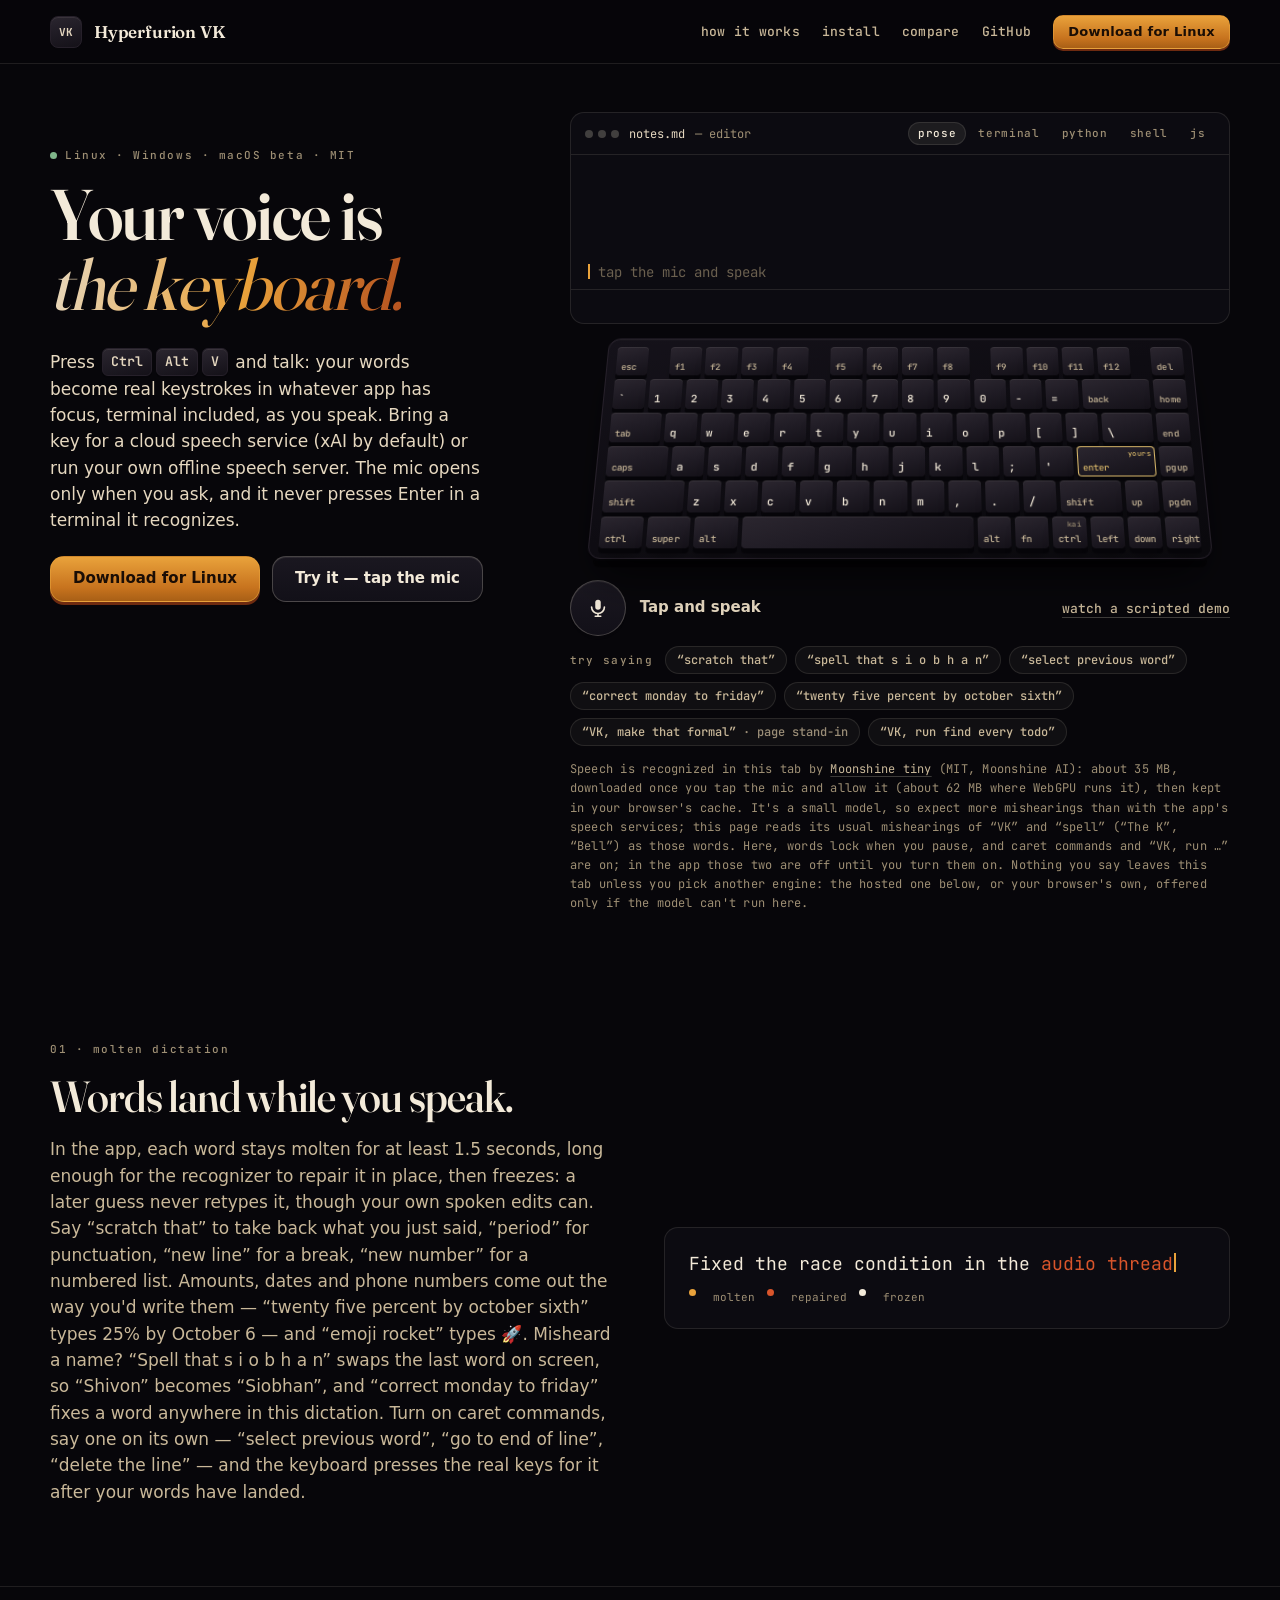
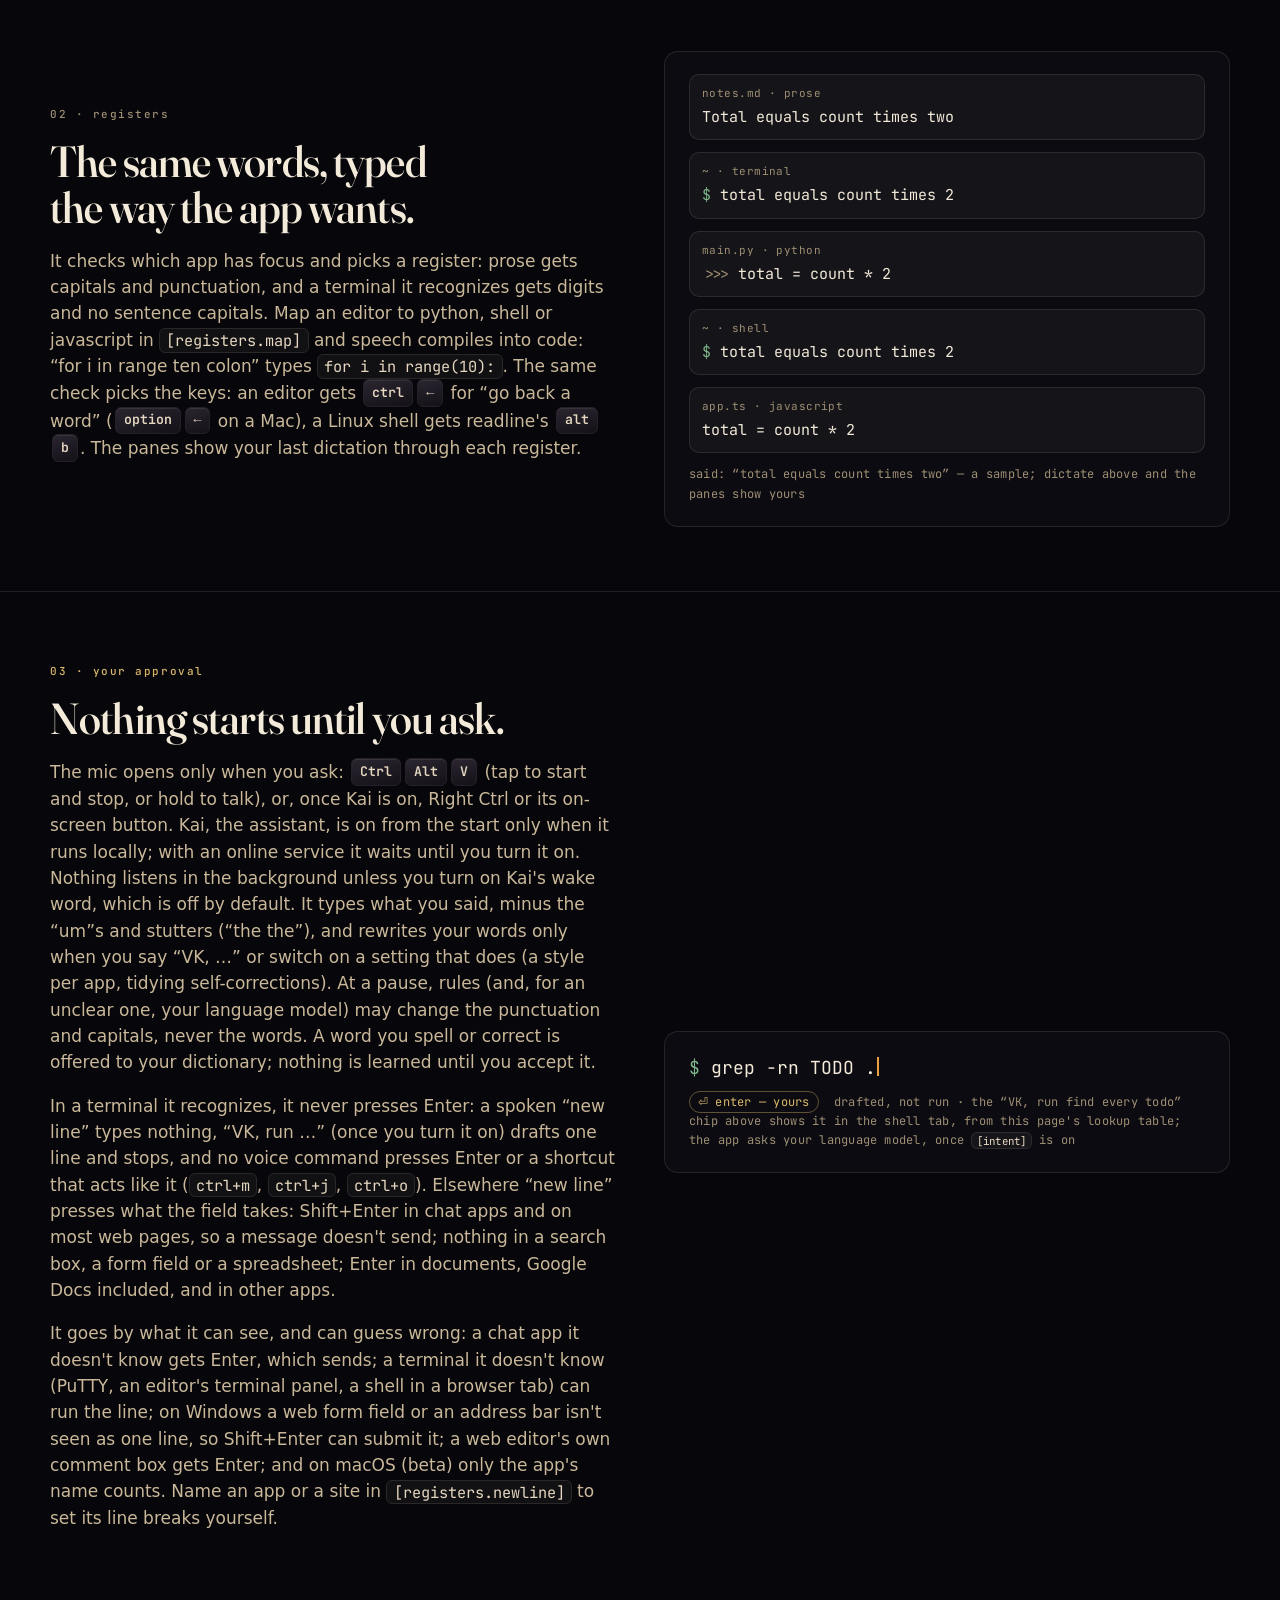
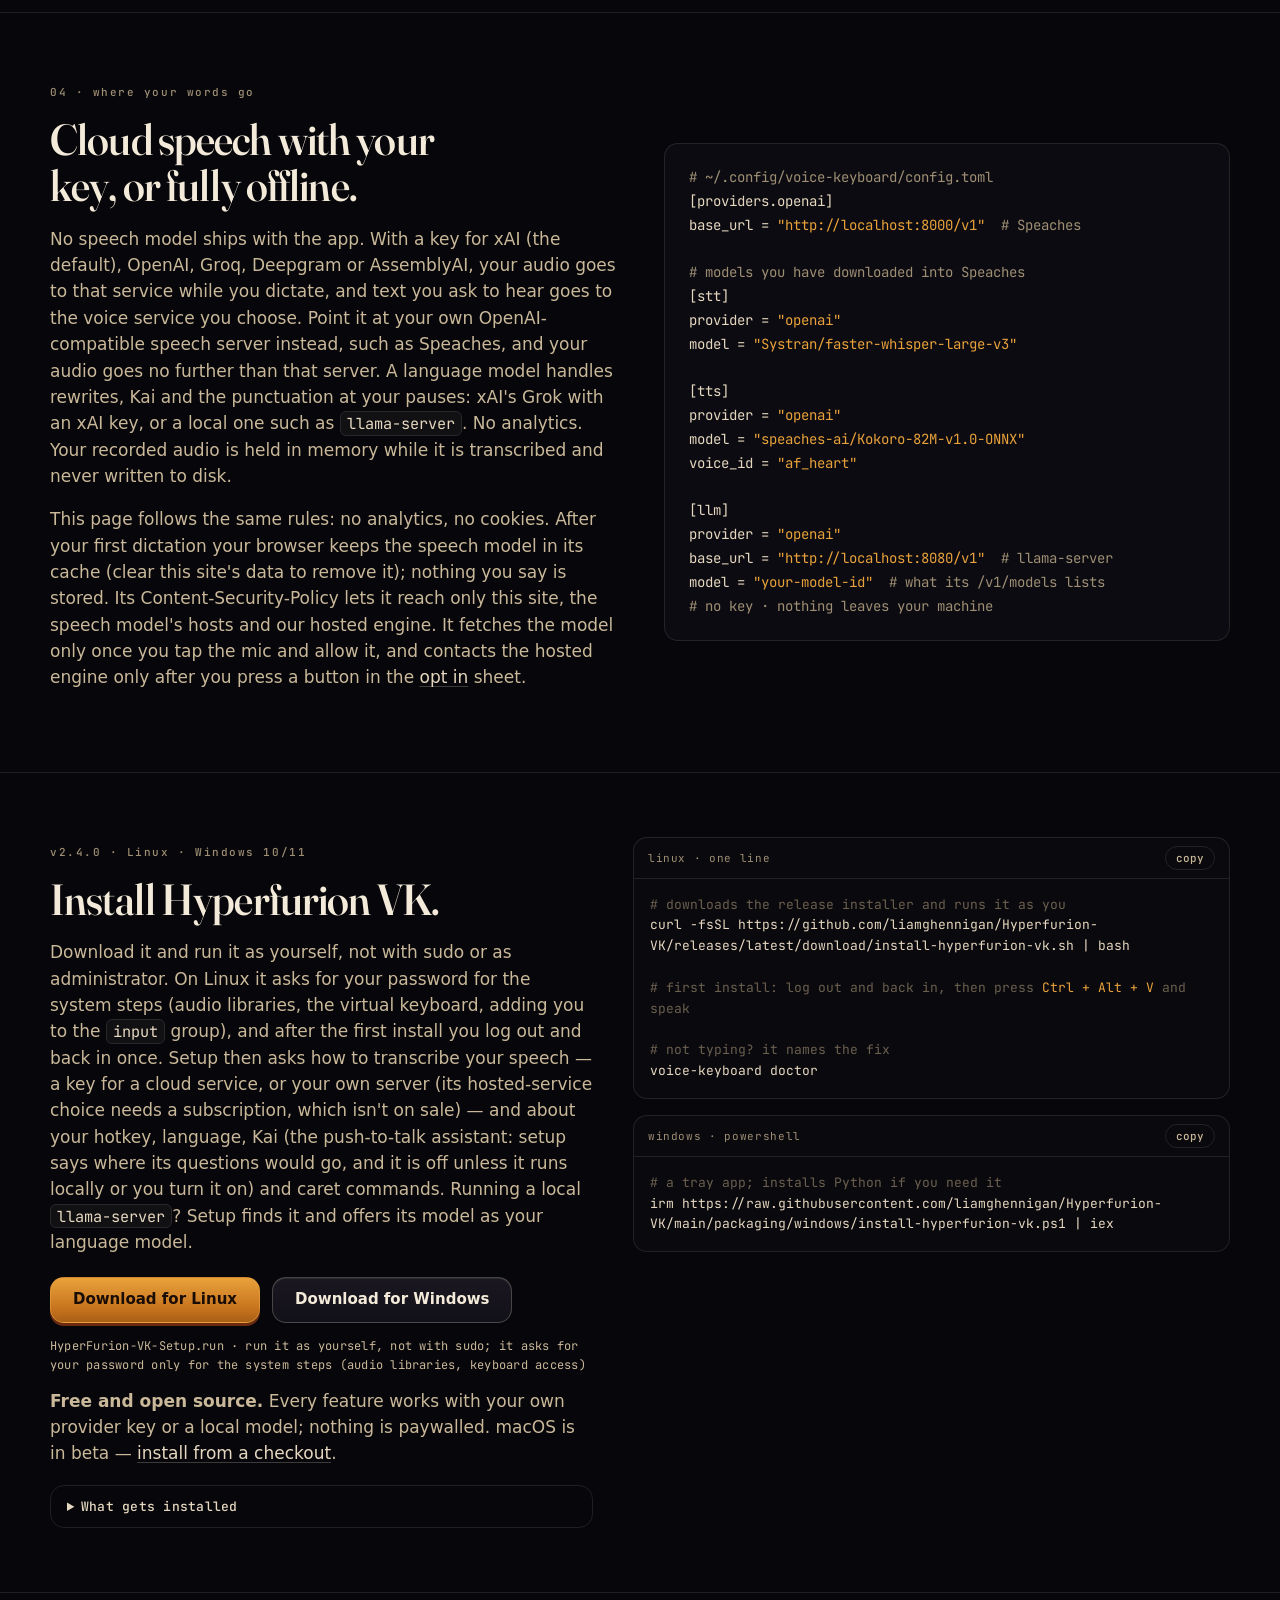
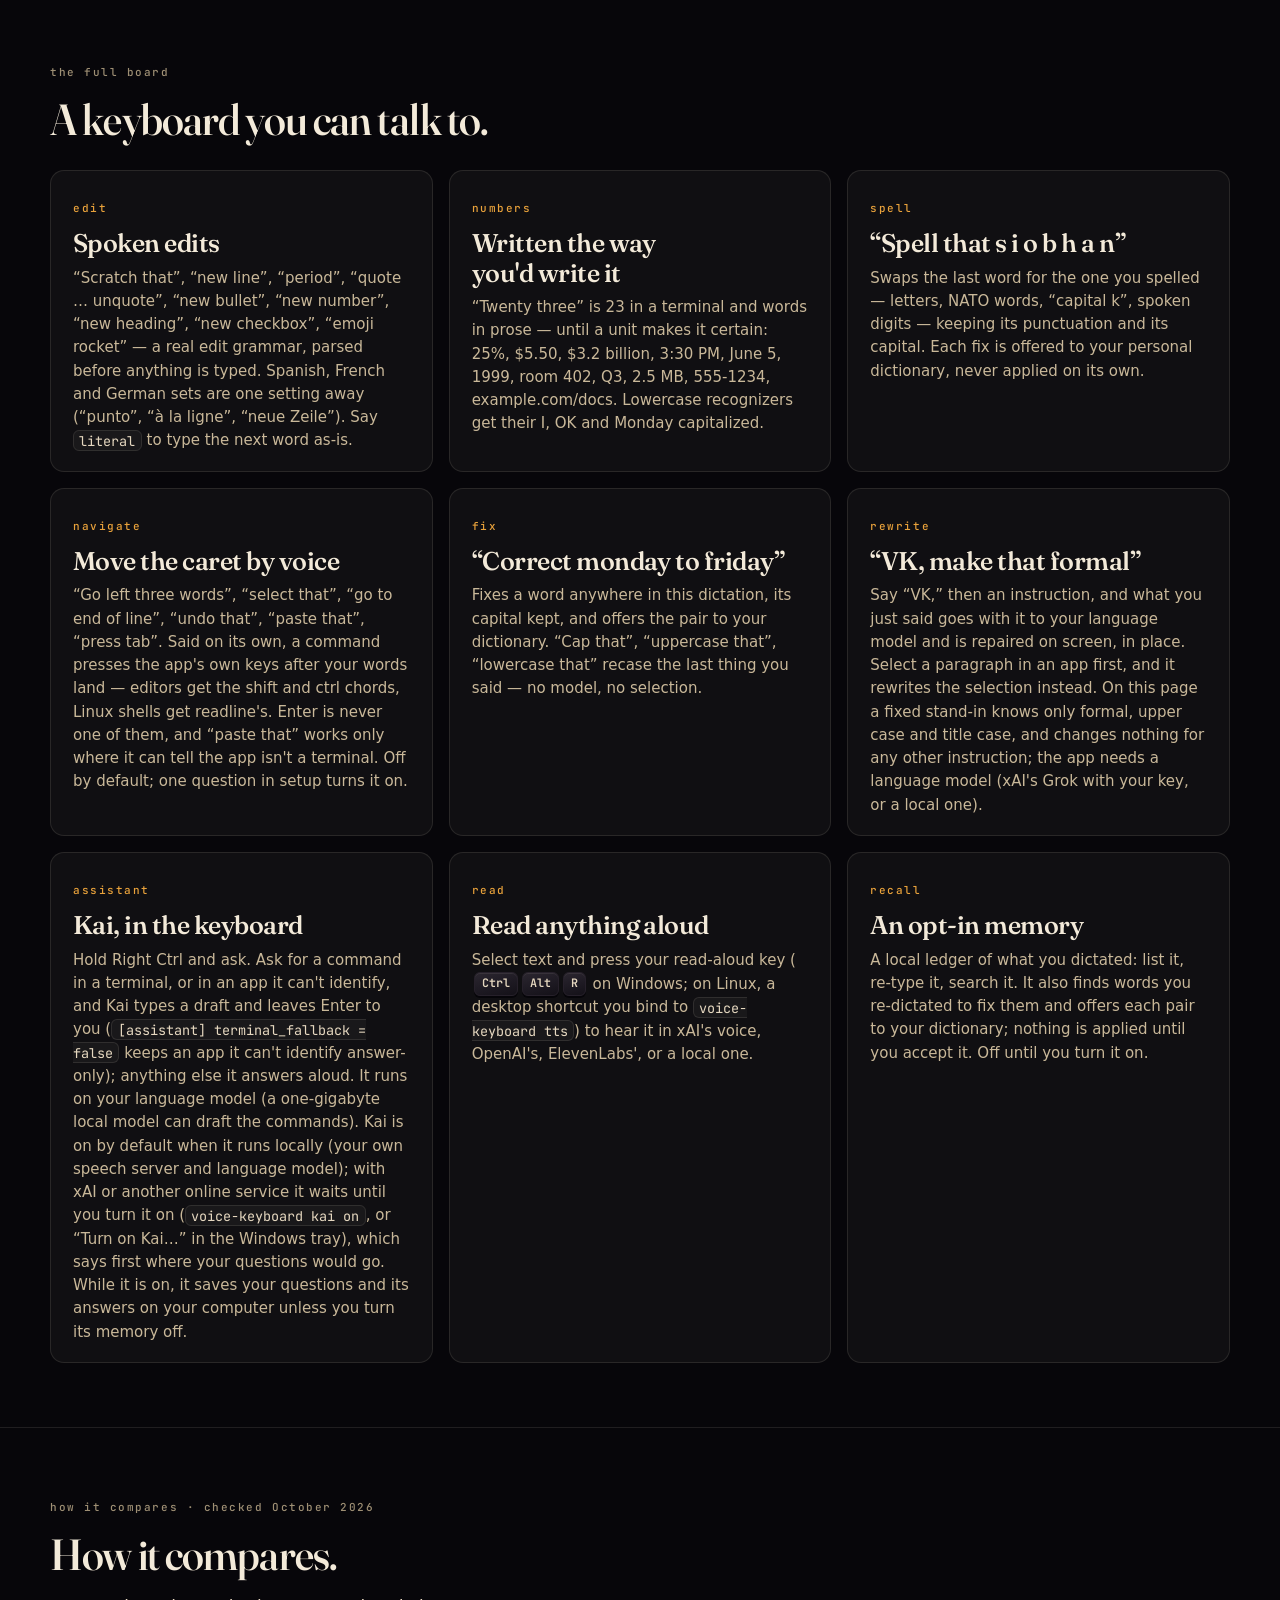
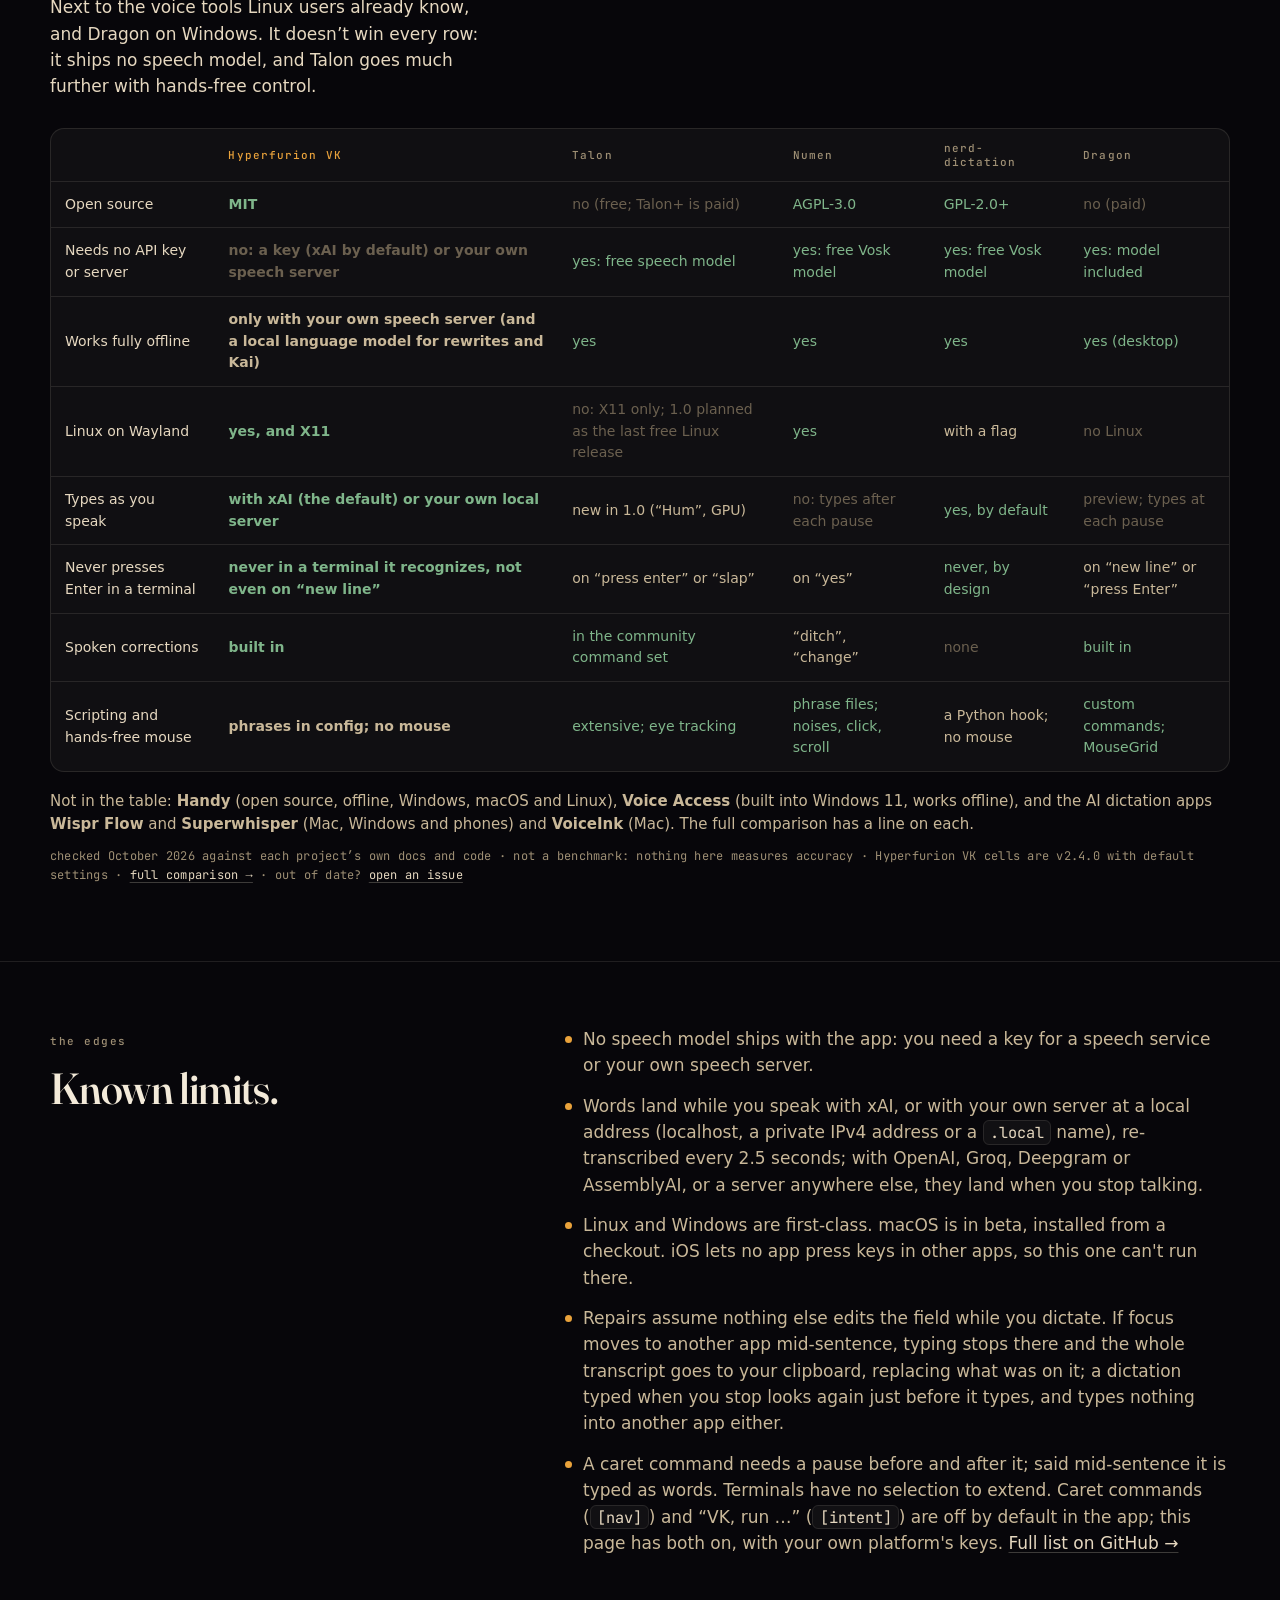
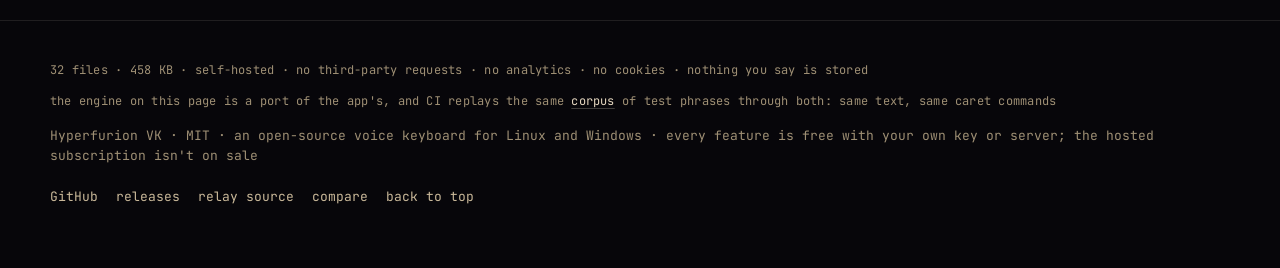
==== commit c1900d27: "Spell the project Hyperfurion. The site, the README, and the vocabulary example the page ships now u" ====
--- a/docs/index.html
+++ b/docs/index.html
@@ -12,25 +12,25 @@
        you say is stored. -->
   <meta http-equiv="Content-Security-Policy" content="default-src 'self'; script-src 'self' blob: https://cdn.jsdelivr.net 'wasm-unsafe-eval'; connect-src 'self' https://cdn.jsdelivr.net https://huggingface.co https://*.huggingface.co https://*.hf.co https://api.hyperfurion.com wss://api.hyperfurion.com; worker-src 'self' blob:; img-src 'self' data:; font-src 'self'; style-src 'self' 'unsafe-inline'; media-src 'self' blob:; base-uri 'self'; form-action 'self'" />
   <meta name="referrer" content="no-referrer" />
-  <title>HyperFurion VK — Your voice is the keyboard</title>
+  <title>Hyperfurion VK — Your voice is the keyboard</title>
   <meta name="description" content="Open-source voice keyboard for Linux and Windows: press Ctrl+Alt+V, talk, and your words are typed into any app, terminal included. Try it in your browser." />
-  <meta property="og:title" content="HyperFurion VK — Your voice is the keyboard" />
+  <meta property="og:title" content="Hyperfurion VK — Your voice is the keyboard" />
   <meta property="og:description" content="An open-source voice keyboard for Linux and Windows: your speech becomes real keystrokes in the app you're using, and it never presses Enter in a terminal it recognizes. Bring a speech key (xAI by default) or your own offline server. Try it in your browser." />
   <meta property="og:type" content="website" />
-  <meta property="og:url" content="https://liamghennigan.github.io/HyperFurion-VK/" />
-  <link rel="canonical" href="https://liamghennigan.github.io/HyperFurion-VK/" />
+  <meta property="og:url" content="https://liamghennigan.github.io/Hyperfurion-VK/" />
+  <link rel="canonical" href="https://liamghennigan.github.io/Hyperfurion-VK/" />
   <meta name="theme-color" content="#07060a" />
   <script type="application/ld+json">
   {
     "@context": "https://schema.org",
     "@type": "SoftwareApplication",
-    "name": "HyperFurion VK",
+    "name": "Hyperfurion VK",
     "operatingSystem": "Linux; Windows 10, 11; macOS (beta)",
     "applicationCategory": "UtilitiesApplication",
     "softwareVersion": "2.4.0",
     "license": "https://opensource.org/licenses/MIT",
-    "url": "https://liamghennigan.github.io/HyperFurion-VK/",
-    "downloadUrl": "https://github.com/liamghennigan/HyperFurion-VK/releases/latest",
+    "url": "https://liamghennigan.github.io/Hyperfurion-VK/",
+    "downloadUrl": "https://github.com/liamghennigan/Hyperfurion-VK/releases/latest",
     "description": "A system-wide voice keyboard for Linux and Windows. Press Ctrl+Alt+V and your words type into the focused app while you speak, repairing themselves in place. A spoken edit grammar, per-app formatting with code registers you map, a spoken “VK, …” rewrite through your language model, read-aloud for a selection, and a push-to-talk assistant. No speech model ships with it: it uses a cloud speech service with your key (xAI by default) or your own offline speech server.",
     "offers": [{ "@type": "Offer", "name": "Open source — bring your own key", "price": "0", "priceCurrency": "USD" }]
   }
@@ -53,12 +53,12 @@
 
   <nav class="nav" aria-label="Primary">
     <div class="wrap nav-inner">
-      <a class="brand" href="#top"><span class="brand-key" aria-hidden="true">VK</span><span>HyperFurion&nbsp;VK</span></a>
+      <a class="brand" href="#top"><span class="brand-key" aria-hidden="true">VK</span><span>Hyperfurion&nbsp;VK</span></a>
       <div class="nav-links">
         <a href="#molten">how it works</a>
         <a href="#install">install</a>
         <a href="#compare">compare</a>
-        <a href="https://github.com/liamghennigan/HyperFurion-VK" rel="noopener">GitHub</a>
+        <a href="https://github.com/liamghennigan/Hyperfurion-VK" rel="noopener">GitHub</a>
         <a class="btn primary small" id="nav-dl" href="#install">Download</a>
       </div>
     </div>
@@ -73,7 +73,7 @@
           <h1>Your voice is <em>the keyboard.</em></h1>
           <p class="lead">Press <kbd>Ctrl</kbd><kbd>Alt</kbd><kbd>V</kbd> and talk: your words become real keystrokes in whatever app has focus, terminal included, as you speak. Bring a key for a cloud speech service (xAI by default) or run your own offline speech server. The mic opens only when you ask, and it never presses Enter in a terminal it recognizes.</p>
           <div class="actions">
-            <a class="btn primary" id="hero-dl" href="https://github.com/liamghennigan/HyperFurion-VK/releases/latest/download/HyperFurion-VK-Setup.run" download rel="noopener">Download for Linux</a>
+            <a class="btn primary" id="hero-dl" href="https://github.com/liamghennigan/Hyperfurion-VK/releases/latest/download/HyperFurion-VK-Setup.run" download rel="noopener">Download for Linux</a>
             <a class="btn" id="hero-try" href="#stage">Try it — tap the mic</a>
           </div>
         </div>
@@ -206,14 +206,14 @@
       <div class="wrap install-grid">
         <div class="install-copy">
           <span class="eyebrow">v2.4.0 · Linux · Windows 10/11</span>
-          <h2 id="install-title">Install HyperFurion VK.</h2>
+          <h2 id="install-title">Install Hyperfurion VK.</h2>
           <p>Download it and run it as yourself, not with sudo or as administrator. On Linux it asks for your password for the system steps (audio libraries, the virtual keyboard, adding you to the <code>input</code> group), and after the first install you log out and back in once. Setup then asks how to transcribe your speech — a key for a cloud service, or your own server (its hosted-service choice needs a subscription, which isn't on sale) — and about your hotkey, language, Kai (the push-to-talk assistant: setup says where its questions would go, and it is off unless it runs locally or you turn it on) and caret commands. Running a local <code>llama-server</code>? Setup finds it and offers its model as your language model.</p>
           <div class="actions">
-            <a class="btn primary" id="dl-primary" href="https://github.com/liamghennigan/HyperFurion-VK/releases/latest/download/HyperFurion-VK-Setup.run" download rel="noopener">Download for Linux</a>
-            <a class="btn" id="dl-secondary" href="https://github.com/liamghennigan/HyperFurion-VK/releases/latest/download/HyperFurion-VK-Setup.cmd" download rel="noopener">Download for Windows</a>
+            <a class="btn primary" id="dl-primary" href="https://github.com/liamghennigan/Hyperfurion-VK/releases/latest/download/HyperFurion-VK-Setup.run" download rel="noopener">Download for Linux</a>
+            <a class="btn" id="dl-secondary" href="https://github.com/liamghennigan/Hyperfurion-VK/releases/latest/download/HyperFurion-VK-Setup.cmd" download rel="noopener">Download for Windows</a>
           </div>
           <p class="sigcap" id="dl-note">HyperFurion-VK-Setup.run · run it as yourself, not with sudo; it asks for your password only for the system steps (audio libraries, keyboard access)</p>
-          <p class="muted"><strong>Free and open source.</strong> Every feature works with your own provider key or a local model; nothing is paywalled. macOS is in beta — <a href="https://github.com/liamghennigan/HyperFurion-VK#macos-beta" rel="noopener">install from a checkout</a>.</p>
+          <p class="muted"><strong>Free and open source.</strong> Every feature works with your own provider key or a local model; nothing is paywalled. macOS is in beta — <a href="https://github.com/liamghennigan/Hyperfurion-VK#macos-beta" rel="noopener">install from a checkout</a>.</p>
           <details class="disclosure">
             <summary>What gets installed</summary>
             <ul>
@@ -227,7 +227,7 @@
           <div class="terminal">
             <div class="terminal-bar"><span>linux · one line</span><button class="copy" type="button" data-copy="linux">copy</button></div>
             <pre><code><span class="c"># downloads the release installer and runs it as you</span>
-curl -fsSL https://github.com/liamghennigan/HyperFurion-VK/releases/latest/download/install-hyperfurion-vk.sh | bash
+curl -fsSL https://github.com/liamghennigan/Hyperfurion-VK/releases/latest/download/install-hyperfurion-vk.sh | bash
 
 <span class="c"># first install: log out and back in, then press</span> <span class="a">Ctrl + Alt + V</span> <span class="c">and speak</span>
 
@@ -237,7 +237,7 @@
           <div class="terminal">
             <div class="terminal-bar"><span>windows · powershell</span><button class="copy" type="button" data-copy="win">copy</button></div>
             <pre><code><span class="c"># a tray app; installs Python if you need it</span>
-irm https://raw.githubusercontent.com/liamghennigan/HyperFurion-VK/main/packaging/windows/install-hyperfurion-vk.ps1 | iex</code></pre>
+irm https://raw.githubusercontent.com/liamghennigan/Hyperfurion-VK/main/packaging/windows/install-hyperfurion-vk.ps1 | iex</code></pre>
           </div>
         </div>
       </div>
@@ -270,7 +270,7 @@
         <p class="lead">Next to the voice tools Linux users already know, and Dragon on Windows. It doesn’t win every row: it ships no speech model, and Talon goes much further with hands-free control.</p>
         <div class="tblwrap">
           <table>
-            <thead><tr><th scope="col"><span class="sr-only">Feature</span></th><th scope="col">HyperFurion&nbsp;VK</th><th scope="col">Talon</th><th scope="col">Numen</th><th scope="col">nerd-dictation</th><th scope="col">Dragon</th></tr></thead>
+            <thead><tr><th scope="col"><span class="sr-only">Feature</span></th><th scope="col">Hyperfurion&nbsp;VK</th><th scope="col">Talon</th><th scope="col">Numen</th><th scope="col">nerd-dictation</th><th scope="col">Dragon</th></tr></thead>
             <tbody>
               <tr><th scope="row">Open source</th><td class="yes">MIT</td><td class="no">no (free; Talon+ is paid)</td><td class="yes">AGPL-3.0</td><td class="yes">GPL-2.0+</td><td class="no">no (paid)</td></tr>
               <tr><th scope="row">Needs no API key or server</th><td class="no">no: a key (xAI by default) or your own speech server</td><td class="yes">yes: free speech model</td><td class="yes">yes: free Vosk model</td><td class="yes">yes: free Vosk model</td><td class="yes">yes: model included</td></tr>
@@ -284,7 +284,7 @@
           </table>
         </div>
         <p class="also">Not in the table: <b>Handy</b> (open source, offline, Windows, macOS and Linux), <b>Voice Access</b> (built into Windows&nbsp;11, works offline), and the AI dictation apps <b>Wispr Flow</b> and <b>Superwhisper</b> (Mac, Windows and phones) and <b>VoiceInk</b> (Mac). The full comparison has a line on each.</p>
-        <p class="sigcap">checked October 2026 against each project’s own docs and code · not a benchmark: nothing here measures accuracy · HyperFurion VK cells are v2.4.0 with default settings · <a href="./compare.html">full comparison →</a> · out of date? <a href="https://github.com/liamghennigan/HyperFurion-VK/issues" rel="noopener">open an issue</a></p>
+        <p class="sigcap">checked October 2026 against each project’s own docs and code · not a benchmark: nothing here measures accuracy · Hyperfurion VK cells are v2.4.0 with default settings · <a href="./compare.html">full comparison →</a> · out of date? <a href="https://github.com/liamghennigan/Hyperfurion-VK/issues" rel="noopener">open an issue</a></p>
       </div>
     </section>
 
@@ -297,7 +297,7 @@
           <li>Words land while you speak with xAI, or with your own server at a local address (localhost, a private IPv4 address or a <code>.local</code> name), re-transcribed every 2.5 seconds; with OpenAI, Groq, Deepgram or AssemblyAI, or a server anywhere else, they land when you stop talking.</li>
           <li>Linux and Windows are first-class. macOS is in beta, installed from a checkout. iOS lets no app press keys in other apps, so this one can't run there.</li>
           <li>Repairs assume nothing else edits the field while you dictate. If focus moves to another app mid-sentence, typing stops there and the whole transcript goes to your clipboard, replacing what was on it; a dictation typed when you stop looks again just before it types, and types nothing into another app either.</li>
-          <li>A caret command needs a pause before and after it; said mid-sentence it is typed as words. Terminals have no selection to extend. Caret commands (<code>[nav]</code>) and “VK, run …” (<code>[intent]</code>) are off by default in the app; this page has both on, with your own platform's keys. <a href="https://github.com/liamghennigan/HyperFurion-VK#limitations" rel="noopener">Full list on GitHub →</a></li>
+          <li>A caret command needs a pause before and after it; said mid-sentence it is typed as words. Terminals have no selection to extend. Caret commands (<code>[nav]</code>) and “VK, run …” (<code>[intent]</code>) are off by default in the app; this page has both on, with your own platform's keys. <a href="https://github.com/liamghennigan/Hyperfurion-VK#limitations" rel="noopener">Full list on GitHub →</a></li>
         </ul>
       </div>
     </section>
@@ -306,14 +306,14 @@
   <footer>
     <div class="wrap">
       <p class="sigcap"><span id="bytes">self-hosted · no third-party requests</span> · no analytics · no cookies · nothing you say is stored</p>
-      <p class="sigcap">the engine on this page is a port of the app's, and CI replays the same <a href="https://github.com/liamghennigan/HyperFurion-VK/blob/main/tests/flow_corpus.json" rel="noopener">corpus</a> of test phrases through both: same text, same caret commands</p>
+      <p class="sigcap">the engine on this page is a port of the app's, and CI replays the same <a href="https://github.com/liamghennigan/Hyperfurion-VK/blob/main/tests/flow_corpus.json" rel="noopener">corpus</a> of test phrases through both: same text, same caret commands</p>
       <p class="sigcap" id="fetched" hidden></p>
       <div class="footer-grid">
-        <div>HyperFurion VK · MIT · an open-source voice keyboard for Linux and Windows · every feature is free with your own key or server; the hosted subscription isn't on sale</div>
+        <div>Hyperfurion VK · MIT · an open-source voice keyboard for Linux and Windows · every feature is free with your own key or server; the hosted subscription isn't on sale</div>
         <div class="footer-links">
-          <a href="https://github.com/liamghennigan/HyperFurion-VK" rel="noopener">GitHub</a>
-          <a href="https://github.com/liamghennigan/HyperFurion-VK/releases/latest" rel="noopener">releases</a>
-          <a href="https://github.com/liamghennigan/HyperFurion-VK/tree/main/relay" rel="noopener">relay source</a>
+          <a href="https://github.com/liamghennigan/Hyperfurion-VK" rel="noopener">GitHub</a>
+          <a href="https://github.com/liamghennigan/Hyperfurion-VK/releases/latest" rel="noopener">releases</a>
+          <a href="https://github.com/liamghennigan/Hyperfurion-VK/tree/main/relay" rel="noopener">relay source</a>
           <a href="./compare.html">compare</a>
           <a href="#top">back to top</a>
         </div>
@@ -327,7 +327,7 @@
     <p class="sigcap" id="relay-status">not checked yet: nothing has been sent</p>
     <button class="btn small" id="relay-check" type="button">check the relay</button>
     <label class="switch"><input type="checkbox" id="relay-arm" disabled /> <span>send my next dictation through xAI via the relay</span></label>
-    <form class="ask" id="relay-ask"><input type="text" placeholder="ask a question about HyperFurion VK…" aria-label="Ask a question about HyperFurion VK (answered by xAI's Grok via the relay)" disabled /><button class="btn small" type="submit" disabled>ask</button></form>
+    <form class="ask" id="relay-ask"><input type="text" placeholder="ask a question about Hyperfurion VK…" aria-label="Ask a question about Hyperfurion VK (answered by xAI's Grok via the relay)" disabled /><button class="btn small" type="submit" disabled>ask</button></form>
     <p class="answer" id="relay-answer"></p>
     <div class="actions"><button class="btn small" id="relay-hear" type="button" disabled>hear it in xAI's voice</button><button class="btn small quiet" id="relay-close" type="button">close</button></div>
   </dialog>
--- a/docs/styles.css
+++ b/docs/styles.css
@@ -1,4 +1,4 @@
-/* ═══ HyperFurion VK — obsidian glass, dune spice ═════════════════════════
+/* ═══ Hyperfurion VK — obsidian glass, dune spice ═════════════════════════
    One stylesheet for the landing page and the comparison page. Obsidian
    carries the structure, spice marks the molten text and the one primary
    action, sand is what you read, consent gold is reserved for the Enter
